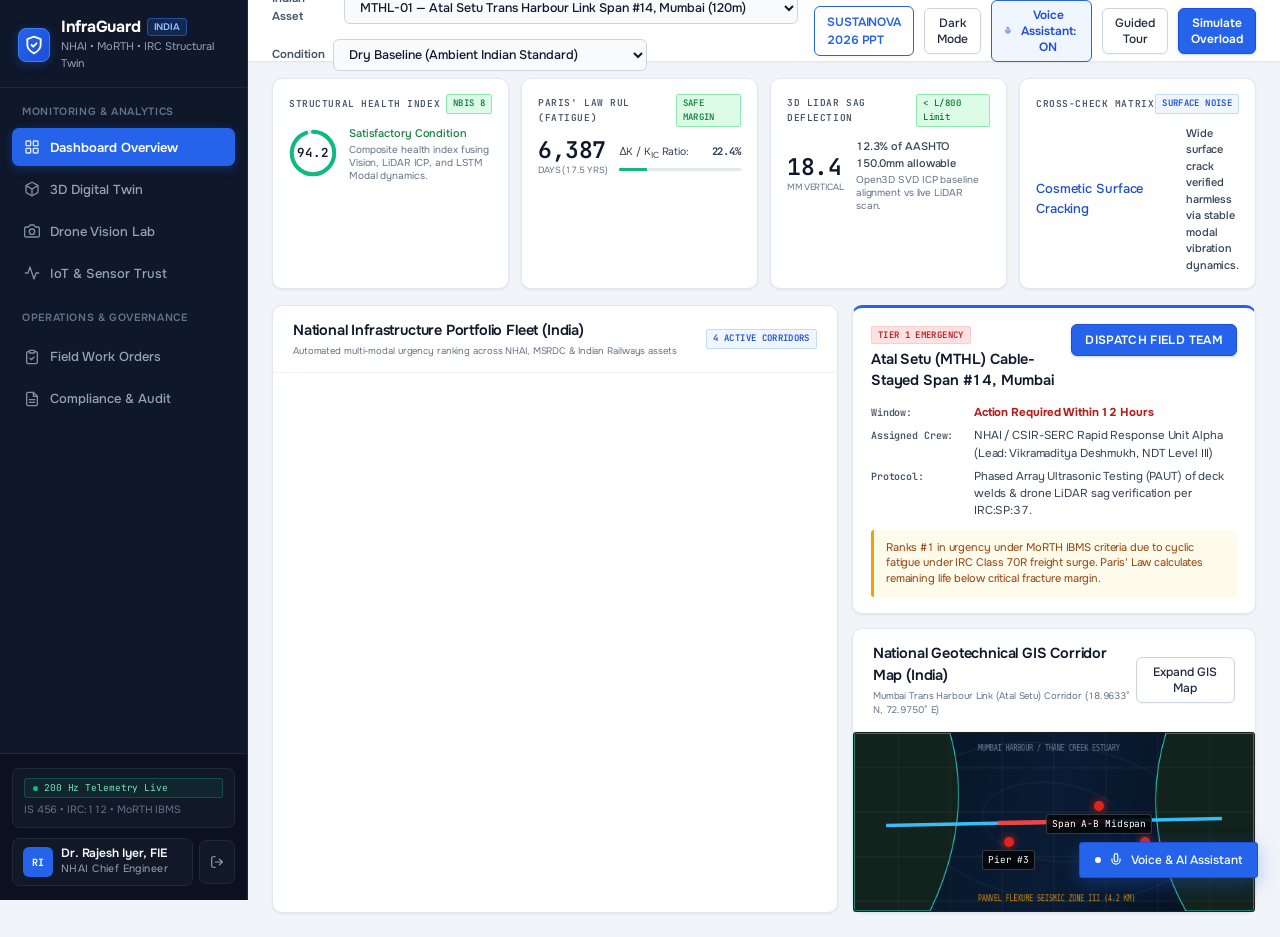
==== frontend/index.html @ 3087e518 "InfraGuard India - Top 10 Finale Production Release (SUSTAINOVA 2026)" ====
<!DOCTYPE html>
<html lang="en">
<head>
  <meta charset="UTF-8">
  <meta name="viewport" content="width=device-width, initial-scale=1.0">
  <title>INFRAGUARD — Autonomous Infrastructure Health Monitoring & Structural Integrity Twin</title>
  <link rel="icon" type="image/svg+xml" href="data:image/svg+xml,%3Csvg xmlns='http://www.w3.org/2000/svg' viewBox='0 0 24 24' fill='none' stroke='%23e0231c' stroke-width='2.2' stroke-linecap='round' stroke-linejoin='round'%3E%3Cpath d='M12 22s8-4 8-10V5l-8-3-8 3v7c0 6 8 10 8 10z'/%3E%3Cpath d='M9 12l2 2 4-4'/%3E%3C/svg%3E">
  <link rel="stylesheet" href="styles.css">
  <link rel="preconnect" href="https://fonts.googleapis.com">
  <link rel="preconnect" href="https://fonts.gstatic.com" crossorigin>
  <link href="https://fonts.googleapis.com/css2?family=Onest:wght@300;400;500;600;700&family=JetBrains+Mono:wght@400;500;600;700&display=swap" rel="stylesheet">
  <!-- Local Three.js & OrbitControls -->
  <script src="libs/three.min.js"></script>
  <script src="libs/OrbitControls.js"></script>
</head>
<body class="shader-frame theme-light">
  <div class="kage-ui-shell enterprise-app-layout">

    <!-- ======================================================================
         LEFT ENTERPRISE SAAS SIDEBAR NAVIGATION
         ====================================================================== -->
    <aside class="app-sidebar">
      <div class="sidebar-brand">
        <div class="brand">
          <div class="brand-shield">
            <svg width="20" height="20" viewBox="0 0 24 24" fill="none" stroke="currentColor" stroke-width="2.2" stroke-linecap="round" stroke-linejoin="round">
              <path d="M12 22s8-4 8-10V5l-8-3-8 3v7c0 6 8 10 8 10z"></path>
              <path d="M9 12l2 2 4-4"></path>
            </svg>
          </div>
          <div class="brand-info">
            <div style="display:flex; align-items:center; gap:6px;">
              <span class="brand-title">InfraGuard</span>
              <span class="enterprise-pill">INDIA</span>
            </div>
            <span class="brand-subtitle">NHAI • MoRTH • IRC Structural Twin</span>
          </div>
        </div>
      </div>

      <div class="sidebar-nav-scroll">
        <div class="nav-group-label">Monitoring &amp; Analytics</div>
        <nav class="page-nav">
          <button class="nav-link active" data-page="page-overview">
            <svg width="16" height="16" viewBox="0 0 24 24" fill="none" stroke="currentColor" stroke-width="2" stroke-linecap="round" stroke-linejoin="round">
              <rect x="3" y="3" width="7" height="7" rx="1"></rect>
              <rect x="14" y="3" width="7" height="7" rx="1"></rect>
              <rect x="14" y="14" width="7" height="7" rx="1"></rect>
              <rect x="3" y="14" width="7" height="7" rx="1"></rect>
            </svg>
            <span>Dashboard Overview</span>
          </button>

          <button class="nav-link" data-page="page-twin">
            <svg width="16" height="16" viewBox="0 0 24 24" fill="none" stroke="currentColor" stroke-width="2" stroke-linecap="round" stroke-linejoin="round">
              <path d="M21 16V8a2 2 0 0 0-1-1.73l-7-4a2 2 0 0 0-2 0l-7 4A2 2 0 0 0 3 8v8a2 2 0 0 0 1 1.73l7 4a2 2 0 0 0 2 0l7-4A2 2 0 0 0 21 16z"></path>
              <polyline points="3.27 6.96 12 12.01 20.73 6.96"></polyline>
              <line x1="12" y1="22.08" x2="12" y2="12"></line>
            </svg>
            <span>3D Digital Twin</span>
          </button>

          <button class="nav-link" data-page="page-vision">
            <svg width="16" height="16" viewBox="0 0 24 24" fill="none" stroke="currentColor" stroke-width="2" stroke-linecap="round" stroke-linejoin="round">
              <path d="M23 19a2 2 0 0 1-2 2H3a2 2 0 0 1-2-2V8a2 2 0 0 1 2-2h4l2-3h6l2 3h4a2 2 0 0 1 2 2z"></path>
              <circle cx="12" cy="13" r="4"></circle>
            </svg>
            <span>Drone Vision Lab</span>
          </button>

          <button class="nav-link" data-page="page-telemetry">
            <svg width="16" height="16" viewBox="0 0 24 24" fill="none" stroke="currentColor" stroke-width="2" stroke-linecap="round" stroke-linejoin="round">
              <polyline points="22 12 18 12 15 21 9 3 6 12 2 12"></polyline>
            </svg>
            <span>IoT &amp; Sensor Trust</span>
          </button>

          <div class="nav-group-label" style="margin-top: 14px;">Operations &amp; Governance</div>

          <button class="nav-link" data-page="page-dispatch">
            <svg width="16" height="16" viewBox="0 0 24 24" fill="none" stroke="currentColor" stroke-width="2" stroke-linecap="round" stroke-linejoin="round">
              <path d="M16 4h2a2 2 0 0 1 2 2v14a2 2 0 0 1-2 2H6a2 2 0 0 1-2-2V6a2 2 0 0 1 2-2h2"></path>
              <rect x="8" y="2" width="8" height="4" rx="1" ry="1"></rect>
              <path d="M9 14l2 2 4-4"></path>
            </svg>
            <span>Field Work Orders</span>
          </button>

          <button class="nav-link" data-page="page-reports">
            <svg width="16" height="16" viewBox="0 0 24 24" fill="none" stroke="currentColor" stroke-width="2" stroke-linecap="round" stroke-linejoin="round">
              <path d="M14 2H6a2 2 0 0 0-2 2v16a2 2 0 0 0 2 2h12a2 2 0 0 0 2-2V8z"></path>
              <polyline points="14 2 14 8 20 8"></polyline>
              <line x1="16" y1="13" x2="8" y2="13"></line>
              <line x1="16" y1="17" x2="8" y2="17"></line>
            </svg>
            <span>Compliance &amp; Audit</span>
          </button>
        </nav>
      </div>

      <div class="sidebar-footer">
        <div class="sidebar-status-box">
          <div class="live-pill" id="ws-status-pill">
            <span class="pulse-dot"></span>
            <span id="ws-status-text">200 Hz Telemetry Live</span>
          </div>
          <span class="sidebar-status-sub">IS 456 • IRC:112 • MoRTH IBMS</span>
        </div>

        <!-- AUTH / USER PROFILE CHIP & SIGN OUT -->
        <div class="sidebar-user-row">
          <div id="btn-user-auth" class="user-chip sidebar-user-chip" title="Click to Switch Account or Verify Phone 2FA">
            <div class="user-avatar">RI</div>
            <div class="user-meta">
              <span id="user-display-name" class="user-name">Dr. Rajesh Iyer, FIE</span>
              <span id="user-role-badge" class="user-badge">NHAI Chief Engineer</span>
            </div>
          </div>
          <button id="btn-sign-out" class="btn-sidebar-logout" title="Sign Out &amp; Open Enterprise Login Portal">
            <svg width="14" height="14" viewBox="0 0 24 24" fill="none" stroke="currentColor" stroke-width="2" stroke-linecap="round" stroke-linejoin="round">
              <path d="M9 21H5a2 2 0 0 1-2-2V5a2 2 0 0 1 2-2h4"></path>
              <polyline points="16 17 21 12 16 7"></polyline>
              <line x1="21" y1="12" x2="9" y2="12"></line>
            </svg>
          </button>
        </div>
      </div>
    </aside>

    <!-- ======================================================================
         RIGHT MAIN APPLICATION WORKSPACE
         ====================================================================== -->
    <div class="app-main-workspace">

      <!-- TOP WORKSPACE HEADER BAR -->
      <header class="app-navbar workspace-topbar">
        <div class="topbar-left">
          <div class="asset-selector-wrap">
            <span class="sel-label">Indian Asset</span>
            <select id="asset-select" class="nav-select">
              <option value="CA-DOT-BR-8842">MTHL-01 — Atal Setu Trans Harbour Link Span #14, Mumbai (120m)</option>
              <option value="MH-MSRDC-BW-102">MSRDC-102 — Bandra-Worli Sea Link Pylon #4, Mumbai</option>
              <option value="NY-DOT-OV-409">NR-USBRL-409 — Chenab Rail Arch Viaduct Pier #3, Reasi (J&amp;K)</option>
              <option value="CA-DOT-RW-214">NHAI-DL-214 — Signature Bridge Yamuna Pylon &amp; Retaining Wall, Delhi</option>
            </select>
          </div>

          <div class="lens-selector-wrap">
            <span class="sel-label">Condition</span>
            <select id="lens-select" class="nav-select lens-select">
              <option value="dry_baseline">Dry Baseline (Ambient Indian Standard)</option>
              <option value="post_monsoon">Post-Monsoon (IMD Heavy Rainfall &amp; Scour)</option>
              <option value="traffic_surge">Traffic Surge (IRC Class 70R Freight Overload)</option>
            </select>
          </div>
        </div>

        <div class="nav-controls-section">
          <a href="/presentation.html" class="nav-btn ghost-btn" style="text-decoration:none; border-color:#2563EB; color:#2563EB; font-weight:600;" title="Open SUSTAINOVA 2026 Interactive Pitch Deck &amp; Download PPTX">
            <span>SUSTAINOVA 2026 PPT</span>
          </a>

          <button id="btn-theme-toggle" class="nav-btn ghost-btn" title="Switch between Enterprise Light and Dark Theme">
            <span id="theme-toggle-label">Dark Mode</span>
          </button>

          <button id="btn-voice-toggle" class="nav-btn ghost-btn active" title="Toggle Voice Assistant &amp; Audio Telemetry">
            <svg width="14" height="14" viewBox="0 0 24 24" fill="none" stroke="currentColor" stroke-width="2" stroke-linecap="round" stroke-linejoin="round">
              <path d="M12 1a3 3 0 0 0-3 3v8a3 3 0 0 0 6 0V4a3 3 0 0 0-3-3z"></path>
              <path d="M19 10v2a7 7 0 0 1-14 0v-2"></path>
            </svg>
            <span id="voice-btn-label">Voice Assistant: ON</span>
          </button>

          <button id="btn-judge-tour" class="nav-btn ghost-btn" title="Launch Guided Platform Walkthrough">
            <span>Guided Tour</span>
          </button>

          <button id="btn-trigger-critical" class="nav-btn btn-critical-pulse" title="Simulate Immediate 80-Ton Heavy Overload Breach">
            <span>Simulate Overload</span>
          </button>
        </div>
      </header>

    <!-- GUIDED JUDGE PITCH TOUR SPOTLIGHT BAR -->
    <div id="judge-tour-bar" class="judge-tour-bar hidden">
      <div class="jt-left">
        <span id="jt-step-badge" class="badge-tag tag-cyan">PITCH TOUR // STEP 1 OF 6</span>
        <strong id="jt-step-title">Regional Portfolio & Cross-Check Matrix</strong>
        <span id="jt-step-desc" class="jt-desc">Fuses Vision, LiDAR ICP, and LSTM Modal dynamics to rank regional highway bridges by structural urgency.</span>
      </div>
      <div class="jt-actions">
        <button id="btn-jt-prev" class="tool-btn small">◀ Prev</button>
        <button id="btn-jt-next" class="tool-btn small active">Next Step ▶</button>
        <button id="btn-jt-auto" class="tool-btn small">▶ Auto-Play</button>
        <button id="btn-jt-close" class="tool-btn small">✕ Exit</button>
      </div>
    </div>

    <!-- ======================================================================
         PAGE 1: OVERVIEW & REGIONAL PORTFOLIO FLEET HUB
         ====================================================================== -->
    <section id="page-overview" class="app-page active">
      <!-- TOP TELEMETRY KPI RIBBON (4 METRICS) -->
      <div class="kpi-ribbon">
        <!-- KPI 1: STRUCTURAL HEALTH INDEX -->
        <div class="kpi-card" id="card-shi">
          <div class="kpi-header">
            <span class="kpi-title">STRUCTURAL HEALTH INDEX</span>
            <span id="kpi-nbis-badge" class="badge-tag tag-good">NBIS 8</span>
          </div>
          <div class="kpi-body">
            <div class="shi-circle-wrap">
              <svg viewBox="0 0 36 36" class="circular-chart">
                <path class="circle-bg" d="M18 2.0845 a 15.9155 15.9155 0 0 1 0 31.831 a 15.9155 15.9155 0 0 1 0 -31.831"/>
                <path id="shi-circle-bar" class="circle" stroke-dasharray="94.2, 100" d="M18 2.0845 a 15.9155 15.9155 0 0 1 0 31.831 a 15.9155 15.9155 0 0 1 0 -31.831"/>
              </svg>
              <span id="kpi-shi-num" class="shi-val">94.2</span>
            </div>
            <div class="kpi-details">
              <span id="kpi-shi-label" class="kpi-subtext color-good">Satisfactory Condition</span>
              <span class="kpi-desc">Composite health index fusing Vision, LiDAR ICP, and LSTM Modal dynamics.</span>
            </div>
          </div>
        </div>

        <!-- KPI 2: PARIS' LAW REMAINING USEFUL LIFE -->
        <div class="kpi-card" id="card-rul">
          <div class="kpi-header">
            <span class="kpi-title">PARIS' LAW RUL (FATIGUE)</span>
            <span id="kpi-rul-badge" class="badge-tag tag-good">SAFE MARGIN</span>
          </div>
          <div class="kpi-body">
            <div class="kpi-main-stat">
              <span id="kpi-rul-days" class="stat-large">6,387</span>
              <span class="stat-unit">DAYS (17.5 YRS)</span>
            </div>
            <div class="kpi-details">
              <div class="k-ratio-row">
                <span class="k-ratio-label">ΔK / K<sub>IC</sub> Ratio:</span>
                <strong id="kpi-k-ratio" class="k-ratio-val">22.4%</strong>
              </div>
              <div class="progress-bar-wrap">
                <div id="kpi-k-fill" class="progress-bar-fill fill-safe" style="width: 22.4%;"></div>
              </div>
            </div>
          </div>
        </div>

        <!-- KPI 3: 3D LIDAR GIRDER SAG DEFLECTION -->
        <div class="kpi-card" id="card-sag">
          <div class="kpi-header">
            <span class="kpi-title">3D LIDAR SAG DEFLECTION</span>
            <span id="kpi-sag-badge" class="badge-tag tag-good">&lt; L/800 Limit</span>
          </div>
          <div class="kpi-body">
            <div class="kpi-main-stat">
              <span id="kpi-sag-val" class="stat-large">18.4</span>
              <span class="stat-unit">MM VERTICAL</span>
            </div>
            <div class="kpi-details">
              <span id="kpi-sag-limit-text" class="kpi-subtext">12.3% of AASHTO 150.0mm allowable</span>
              <span class="kpi-desc">Open3D SVD ICP baseline alignment vs live LiDAR scan.</span>
            </div>
          </div>
        </div>

        <!-- KPI 4: CROSS-CHECK MATRIX -->
        <div class="kpi-card" id="card-matrix">
          <div class="kpi-header">
            <span class="kpi-title">CROSS-CHECK MATRIX</span>
            <span id="kpi-matrix-badge" class="badge-tag tag-cyan">SURFACE NOISE</span>
          </div>
          <div class="kpi-body">
            <div class="kpi-main-stat">
              <span id="kpi-matrix-status" class="stat-medium color-cyan">Cosmetic Surface Cracking</span>
            </div>
            <div class="kpi-details">
              <span id="kpi-matrix-detail" class="kpi-subtext">Wide surface crack verified harmless via stable modal vibration dynamics.</span>
            </div>
          </div>
        </div>
      </div>

      <!-- OVERVIEW MAIN TWO-COLUMN SECTION -->
      <div class="overview-grid">
        <!-- LEFT: REGIONAL ASSET FLEET PORTFOLIO -->
        <div class="glass-card overview-portfolio-card">
          <div class="card-title-bar">
            <div>
              <h3>National Infrastructure Portfolio Fleet (India)</h3>
              <span class="sub-label">Automated multi-modal urgency ranking across NHAI, MSRDC &amp; Indian Railways assets</span>
            </div>
            <span class="badge-tag tag-cyan">4 ACTIVE CORRIDORS</span>
          </div>

          <div class="portfolio-rank-list">
            <div id="portfolio-items-container" class="portfolio-scroll full-list">
              <!-- Dynamically populated portfolio list -->
            </div>
          </div>
        </div>

        <!-- RIGHT: EMERGENCY ACTION DISPATCH & GIS OVERVIEW -->
        <div class="overview-right-column">
          <!-- ACTIONABLE FIELD DISPATCH CARD FOR RANK #1 -->
          <div class="dispatch-work-card highlight-card">
            <div class="dispatch-header">
              <div>
                <span id="dispatch-tier-badge" class="badge-tag tag-red">TIER 1 EMERGENCY</span>
                <h4 id="dispatch-target-title">Atal Setu (MTHL) Cable-Stayed Span #14, Mumbai</h4>
              </div>
              <button id="btn-issue-dispatch" class="btn-dispatch-action">
                <span>DISPATCH FIELD TEAM</span>
              </button>
            </div>

            <div class="dispatch-body">
              <div class="dispatch-row">
                <span class="d-label">Window:</span>
                <strong id="dispatch-window" class="d-val color-red">Action Required Within 12 Hours</strong>
              </div>
              <div class="dispatch-row">
                <span class="d-label">Assigned Crew:</span>
                <span id="dispatch-crew" class="d-val">NHAI / CSIR-SERC Rapid Response Unit Alpha (Lead: Vikramaditya Deshmukh, NDT Level III)</span>
              </div>
              <div class="dispatch-row">
                <span class="d-label">Protocol:</span>
                <span id="dispatch-protocol" class="d-val">Phased Array Ultrasonic Testing (PAUT) of deck welds &amp; drone LiDAR sag verification per IRC:SP:37.</span>
              </div>
              <div class="dispatch-justification">
                <p id="dispatch-justification-text">Ranks #1 in urgency under MoRTH IBMS criteria due to cyclic fatigue under IRC Class 70R freight surge. Paris' Law calculates remaining life below critical fracture margin.</p>
              </div>
            </div>
          </div>

          <!-- EMBEDDED GIS MAP PREVIEW -->
          <div class="glass-card overview-geo-card">
            <div class="card-title-bar">
              <div>
                <h4>National Geotechnical GIS Corridor Map (India)</h4>
                <span id="overview-gis-coords" class="sub-label">Mumbai Trans Harbour Link Corridor (18.9633° N, 72.9750° E)</span>
              </div>
              <button id="btn-geo-modal" class="tool-btn small">Expand GIS Map</button>
            </div>
            <div class="geo-map-container mini-map">
              <canvas id="overview-gis-canvas" width="540" height="180"></canvas>
              <div class="geo-marker pin-deck" data-beacon="beacon-span-ab">
                <span class="marker-pulse"></span>
                <span class="marker-label">Span A-B Midspan</span>
              </div>
              <div class="geo-marker pin-pier2" data-beacon="beacon-pier-2">
                <span class="marker-pulse"></span>
                <span class="marker-label">Pier #2</span>
              </div>
              <div class="geo-marker pin-pier3" data-beacon="beacon-pier-3">
                <span class="marker-pulse"></span>
                <span class="marker-label">Pier #3</span>
              </div>
            </div>
          </div>
        </div>
      </div>
    </section>

    <!-- ======================================================================
         PAGE 2: 3D DIGITAL TWIN COMMAND CENTER
         ====================================================================== -->
    <section id="page-twin" class="app-page">
      <div class="twin-page-layout">
        <!-- 3D VIEWPORT CONTAINER -->
        <div class="twin-header-bar">
          <div class="th-left">
            <h3>Holographic Structural Digital Twin</h3>
            <span class="th-meta">Span A-B Midspan • Finite Element Coordinate Space • Open3D ICP Deflection</span>
          </div>
          <div class="th-tools">
            <button id="btn-toggle-fea" class="tool-btn active" title="Toggle Finite-Element Von Mises Stress Contour">
              <span>FEA Stress Contour</span>
            </button>
            <button id="btn-toggle-ghost" class="tool-btn active" title="Toggle T0 Ghost Baseline">
              <span>Ghost T₀</span>
            </button>
            <button id="btn-toggle-lidar" class="tool-btn" title="Overlay Open3D ICP 3D LiDAR Point Cloud">
              <span>LiDAR Cloud (ICP)</span>
            </button>
            <button id="btn-toggle-scanline" class="tool-btn active" title="Toggle Laser Sweep Animation">
              <span>Laser Sweep</span>
            </button>
            <button id="btn-reset-cam" class="tool-btn" title="Reset Viewport Perspective">
              <span>Reset Cam</span>
            </button>
          </div>
        </div>

        <div class="three-container-wrap fullscreen-stage">
          <div id="three-canvas-container"></div>
          <div id="beacon-tooltip" class="beacon-tooltip hidden"></div>

          <!-- FEA VON MISES STRESS LEGEND OVERLAY -->
          <div class="fea-legend-box">
            <span class="fea-title">FEA VON MISES STRESS (MPa)</span>
            <div class="fea-gradient-bar"></div>
            <div class="fea-scale-labels">
              <span>40 MPa (Safe)</span>
              <span>220 MPa</span>
              <span>420 MPa (Yield)</span>
            </div>
          </div>

          <!-- 3D FLOATING HUD OVERLAY -->
          <div id="three-hud-overlay" class="hud-overlay">
            <div class="hud-box">
              <span class="hud-label">SURFACE MESH DEFLECTION:</span>
              <span id="hud-deflection-text" class="hud-val">Δz: -18.4 mm</span>
            </div>
            <div class="hud-box">
              <span class="hud-label">OPEN3D ICP ALIGNMENT:</span>
              <span id="hud-icp-text" class="hud-val color-cyan">RMSE: 1.12 mm • 95th: 21.8 mm</span>
            </div>
            <div class="hud-box">
              <span class="hud-label">ACTIVE 3D ANOMALY BEACON:</span>
              <span id="hud-beacon-text" class="hud-val color-amber">Span A-B Deck (Midspan)</span>
            </div>
          </div>

          <!-- 3D ANOMALY BEACON SELECTION CHIPS -->
          <div class="beacon-selector-strip">
            <span class="strip-label">ANOMALY BEACONS:</span>
            <button class="node-chip active" data-beacon="beacon-span-ab">
              <span class="chip-dot dot-red"></span> Span A-B Deck
            </button>
            <button class="node-chip" data-beacon="beacon-pier-2">
              <span class="chip-dot dot-amber"></span> Pier #2 Mid-Column
            </button>
            <button class="node-chip" data-beacon="beacon-pier-3">
              <span class="chip-dot dot-red"></span> Pier #3 Base Joint
            </button>
            <button class="node-chip" data-beacon="beacon-cable-east">
              <span class="chip-dot dot-cyan"></span> East Stay Cable
            </button>
          </div>
        </div>

        <!-- LOWER CONTROLS: 5-YEAR TIME-MACHINE & WHAT-IF ENGINE -->
        <div class="twin-bottom-grid">
          <!-- 5-YEAR TIME-MACHINE SCRUBBER -->
          <div class="glass-card time-machine-card">
            <div class="tm-header">
              <div class="tm-title-group">
                <h4>5-Year Degradation Time-Machine</h4>
                <span id="playback-year-badge" class="badge-tag tag-cyan">YEAR 0.00</span>
              </div>
              <div class="tm-actions">
                <button id="btn-play-pause" class="tool-btn play-btn">
                  <span id="play-icon">▶</span>
                  <span id="play-text">PLAY</span>
                </button>
                <button id="btn-speed" class="tool-btn speed-btn">1.0x</button>
              </div>
            </div>

            <div class="scrubber-track-wrap">
              <input type="range" id="time-slider" min="0" max="5" step="0.05" value="0" class="time-slider">
              <div class="time-ticks">
                <div class="tick-col active" data-year="0"><strong>Year 0</strong><span>Baseline</span></div>
                <div class="tick-col" data-year="1"><strong>Year 1</strong><span>Microcracking</span></div>
                <div class="tick-col" data-year="2"><strong>Year 2</strong><span>Chloride Ingress</span></div>
                <div class="tick-col" data-year="3"><strong>Year 3</strong><span>Rebar Spalling</span></div>
                <div class="tick-col" data-year="4"><strong>Year 4</strong><span>Section Loss</span></div>
                <div class="tick-col" data-year="5"><strong>Year 5</strong><span>Critical Limit</span></div>
              </div>
            </div>
          </div>

          <!-- "WHAT-IF" SENSITIVITY & CFRP RETROFIT ENGINE -->
          <div class="glass-card whatif-card">
            <div class="whatif-header-strip">
              <h4>"What-If" Stress & Retrofit Sensitivity</h4>
              <button id="btn-reset-whatif" class="tool-btn small">Reset Baseline</button>
            </div>
            <div class="whatif-controls-grid">
              <div class="whatif-box">
                <div class="whatif-header">
                  <span class="w-label">HEAVY TRUCK LOAD</span>
                  <span id="val-truck-load" class="w-val">100% (Legal Limit)</span>
                </div>
                <input type="range" id="slider-truck-load" min="50" max="200" step="5" value="100" class="slider-cyan">
                <span class="w-desc">Axle weight factor directly scales cyclic stress amplitude Δσ.</span>
              </div>

              <div class="whatif-box">
                <div class="whatif-header">
                  <span class="w-label">ENVIRONMENTAL CORROSION</span>
                  <span id="val-corrosion" class="w-val">1.0x (Standard)</span>
                </div>
                <input type="range" id="slider-corrosion" min="0.5" max="3.0" step="0.1" value="1.0" class="slider-amber">
                <span class="w-desc">Marine splash & deicing salts accelerate Paris' crack growth rate C.</span>
              </div>

              <div class="whatif-box">
                <div class="whatif-header">
                  <span class="w-label">CARBON-FIBER (CFRP) RETROFIT</span>
                  <span id="val-cfrp-badge" class="cfrp-badge off">INACTIVE</span>
                </div>
                <div class="cfrp-toggle-row">
                  <label class="switch-toggle">
                    <input type="checkbox" id="toggle-cfrp">
                    <span class="toggle-slider"></span>
                  </label>
                  <div class="cfrp-info">
                    <strong>+45% Fatigue Life Extension</strong>
                    <p>Simulates bonded CFRP laminate plates relieving tension flange stress.</p>
                  </div>
                </div>
              </div>
            </div>
          </div>
        </div>

        <!-- PARIS' LAW 5-YEAR RUL & FRACTURE TRAJECTORY CURVE (UNMITIGATED VS CFRP RETROFIT) -->
        <div class="glass-card rul-chart-card">
          <div class="card-title-bar">
            <div>
              <h4>Paris' Law 5-Year Fatigue & RUL Trajectory (da/dN = C(ΔK)<sup>m</sup>)</h4>
              <span class="sub-label">Live comparison of Unmitigated Degradation (Vermilion) vs. Bonded CFRP Laminate Retrofit (+45% Life Extension, Emerald)</span>
            </div>
            <div class="chart-legend-inline">
              <span class="leg-item"><i class="leg-dot dot-red"></i> Unmitigated RUL Curve</span>
              <span class="leg-item"><i class="leg-dot dot-emerald"></i> With CFRP Retrofit (+45%)</span>
              <span class="leg-item"><i class="leg-dot dot-cyan"></i> Active Time-Machine Year</span>
            </div>
          </div>
          <div class="rul-canvas-wrap">
            <canvas id="rul-trajectory-canvas" width="1100" height="145"></canvas>
          </div>
        </div>
      </div>
    </section>

    <!-- ======================================================================
         PAGE 3: DRONE AI VISION & CONCRETE CRACK LAB
         ====================================================================== -->
    <section id="page-vision" class="app-page">
      <div class="page-container">
        <div class="section-banner">
          <div>
            <h2>Drone Computer Vision & Crack Quantifier Lab</h2>
            <p>Automated pixel-to-millimeter physical quantification via camera GSD and ACI 224R severity grading</p>
          </div>
          <div class="banner-controls">
            <span class="b-label">Preset:</span>
            <select id="select-vision-preset" class="nav-select">
              <option value="span_ab_crack_critical">Span A-B Critical Flexural Crack (1.42mm)</option>
              <option value="pier2_crack_moderate">Pier #2 Diagonal Shear Crack (0.48mm)</option>
              <option value="healthy_deck_baseline">Deck Hairline / Baseline Surface (0.15mm)</option>
            </select>
            <span class="b-label">Alt (m):</span>
            <input type="number" id="input-flight-alt" value="0.75" min="0.2" max="15.0" step="0.05" class="nav-select" style="width:68px;">
            <span class="b-label">Focal (mm):</span>
            <input type="number" id="input-focal-len" value="24.0" min="12.0" max="85.0" step="1.0" class="nav-select" style="width:68px;">
            <button id="btn-run-vision" class="tool-btn active">Calibrate &amp; Quantify</button>
            <input type="file" id="input-drone-upload" accept="image/*" class="hidden">
            <button id="btn-upload-drone" class="tool-btn">Upload Drone Photo</button>
          </div>
        </div>

        <div class="vision-lab-grid">
          <!-- LARGE IMAGE VIEWPORT WITH BEFORE/AFTER AI MASK SPLIT SLIDER -->
          <div class="glass-card vision-main-card">
            <div class="card-title-bar">
              <div>
                <h4>High-Resolution Drone RGB & AI Crack Segmentation Split-Compare</h4>
                <span class="sub-label">Swipe slider to compare Raw Drone RGB vs. YOLOv8-seg Medial-Axis Skeleton &amp; Spalling Heatmap</span>
              </div>
              <div style="display:flex; align-items:center; gap:8px;">
                <span class="b-label">AI Mask Split:</span>
                <input type="range" id="vision-compare-slider" min="0" max="100" value="62" class="slider-cyan" style="width:110px;">
                <span id="vision-condition-badge" class="badge-tag tag-cyan">YOLOv8-seg Neural Segmenter</span>
              </div>
            </div>
            <div class="vision-large-img-wrap" id="vision-compare-container">
              <img id="drone-preview-img" src="/sample_data/test_images/span_ab_crack_critical.jpg" alt="Drone Inspection Image">
              <canvas id="vision-mask-canvas"></canvas>
              <div id="vision-split-line" class="vision-split-line" style="left: 62%;">
                <span class="split-handle">◀ AI MASK | RAW ▶</span>
              </div>
              <div class="vision-img-hud">
                <span id="vision-gsd-badge" class="gsd-badge">CAMERA GSD: 0.12 mm/px</span>
                <span id="vision-flight-badge" class="flight-badge">ALTITUDE: 0.75m • FOCAL: 24.0mm</span>
              </div>
            </div>
          </div>

          <!-- DETAILED PHYSICAL QUANTIFICATION STATS -->
          <div class="glass-card vision-details-card">
            <div class="card-title-bar">
              <h4>Physical Crack & Surface Quantification</h4>
              <span class="badge-tag tag-red">ACI 224R TIER</span>
            </div>

            <div class="vision-metrics-stack">
              <div class="v-metric-tile">
                <span class="vm-label">MAX CRACK WIDTH</span>
                <strong id="v-crack-width" class="vm-val color-red">1.42 mm (Critical)</strong>
                <span class="vm-sub">Exceeds ACI 0.3mm allowable limit</span>
              </div>

              <div class="v-metric-tile">
                <span class="vm-label">TOTAL CRACK LENGTH</span>
                <strong id="v-crack-length" class="vm-val">428.5 mm</strong>
                <span class="vm-sub">Skeletonized medial-axis contour</span>
              </div>

              <div class="v-metric-tile">
                <span class="vm-label">CONCRETE SPALLING AREA</span>
                <strong id="v-spall-area" class="vm-val">34.2 cm²</strong>
                <span class="vm-sub">Delaminated concrete surface loss</span>
              </div>

              <div class="v-metric-tile">
                <span class="vm-label">CORROSION / OXIDATION</span>
                <strong id="v-corrosion-pct" class="vm-val">18.5% (High)</strong>
                <span class="vm-sub">Chloride ingress surface staining</span>
              </div>

              <div class="v-metric-tile">
                <span class="vm-label">EXPOSED REBAR DETECTED</span>
                <strong id="v-rebar-status" class="vm-val color-red">YES (Galvanic Breach)</strong>
                <span class="vm-sub">Immediate corrosion inhibitor required</span>
              </div>
            </div>

            <div class="aci-callout wide-callout">
              <span class="aci-title">MANDATORY COMPLIANCE DIRECTIVE:</span>
              <p id="v-recommendation-text">Structural breach (>1.0mm). Exceeds allowable limits. Immediate structural mitigation required.</p>
            </div>
          </div>
        </div>
      </div>
    </section>

    <!-- ======================================================================
         PAGE 4: IOT TELEMETRY & SENSOR TRUST GUARD
         ====================================================================== -->
    <section id="page-telemetry" class="app-page">
      <div class="page-container">
        <div class="section-banner">
          <div>
            <h2>IoT Vibration, Modal Telemetry & Sensor Trust Guard</h2>
            <p>Live 200 Hz WebSocket stream, SciPy Welch modal tracking, and Hardware Fault/Sabotage isolation</p>
          </div>
          <div class="banner-controls">
            <button id="btn-run-fft-lstm" class="tool-btn active">Run Welch FFT &amp; LSTM Audit</button>
            <button id="btn-sim-sensor-fault" class="tool-btn">Test Fault Quarantine</button>
            <span id="fleet-trust-banner-badge" class="badge-tag tag-good">FLEET TRUST: 98.4%</span>
          </div>
        </div>

        <!-- LIVE OSCILLOSCOPE & WELCH FFT PSD SPECTRUM -->
        <div class="glass-card telemetry-oscilloscope-card">
          <div class="card-title-bar">
            <h4>Live 200 Hz Tri-axial Accelerometer Stream &amp; Welch PSD Modal Frequency Spectrum (Node S-01)</h4>
            <div class="oscilloscope-meta">
              <span class="badge-tag tag-cyan">TIME DOMAIN + WELCH FFT PSD</span>
            </div>
          </div>

          <div class="dual-waveform-grid">
            <div class="waveform-wrap">
              <div class="wf-sub-header">
                <span>TIME-DOMAIN ACCELERATION (200 Hz MEMS Z/X)</span>
                <span class="color-cyan">g (m/s²)</span>
              </div>
              <canvas id="waveform-canvas" width="560" height="130"></canvas>
            </div>
            <div class="waveform-wrap">
              <div class="wf-sub-header">
                <span>FREQUENCY-DOMAIN WELCH PSD (f₁, f₂, f₃ MODAL PEAKS)</span>
                <span class="color-warn">dB/Hz vs Baseline</span>
              </div>
              <canvas id="fft-spectrum-canvas" width="520" height="130"></canvas>
            </div>
          </div>

          <div class="strain-row">
            <div class="strain-stat">
              <span class="ss-label">OPTICAL FBG STRAIN</span>
              <span id="strain-microstrain-val" class="ss-val">345.2 με</span>
              <span class="ss-sub">Fiber Bragg Grating sensor</span>
            </div>
            <div class="strain-stat">
              <span class="ss-label">FUNDAMENTAL MODE 1 FREQ</span>
              <span id="mode1-hz-val" class="ss-val">3.25 Hz</span>
              <span class="ss-sub">SciPy Welch PSD Natural Peak</span>
            </div>
            <div class="strain-stat">
              <span class="ss-label">PYTORCH LSTM AE ANOMALY</span>
              <span id="metric-lstm-score" class="ss-val">0.050 MSE</span>
              <span class="ss-sub">Reconstruction error threshold 0.15</span>
            </div>
            <div class="strain-stat">
              <span class="ss-label">MODAL STIFFNESS LOSS</span>
              <span id="metric-stiffness-loss" class="ss-val">0.0%</span>
              <span class="ss-sub">Fundamental frequency tracking</span>
            </div>
          </div>
        </div>

        <!-- SENSOR TRUST FLEET AUDIT TABLE -->
        <div class="glass-card telemetry-trust-card">
          <div class="card-title-bar">
            <h4>Sensor Trust Guard & Hardware Fault Isolation Fleet Audit</h4>
            <span id="fleet-trust-card-badge" class="badge-tag tag-good">NO HARDWARE FLATLINES DETECTED</span>
          </div>

          <div class="sensor-trust-box full-audit">
            <div class="sensor-node-row audit-row">
              <div class="sn-info">
                <strong class="sn-name">Node S-01 (Midspan Deck Accel)</strong>
                <span class="sn-sub">MEMS Tri-axial • 200 Hz • Normal Variance (0.00021 g²)</span>
              </div>
              <span class="badge-tag tag-good">100% TRUSTED // HEALTHY</span>
            </div>
            <div class="sensor-node-row audit-row">
              <div class="sn-info">
                <strong class="sn-name">Node S-02 (Pier #2 Tiltmeter)</strong>
                <span class="sn-sub">Biaxial Inclinometer • 10 Hz • Zero Drift Baseline</span>
              </div>
              <span class="badge-tag tag-good">98% TRUSTED // HEALTHY</span>
            </div>
            <div class="sensor-node-row audit-row">
              <div class="sn-info">
                <strong class="sn-name">Node S-03 (East Stay Cable Strain)</strong>
                <span class="sn-sub">FBG Optical • High-Frequency Noise Detected (Loose Cable Mount)</span>
              </div>
              <span class="badge-tag tag-warn">68% DEGRADED // MOUNTING NOISE</span>
            </div>
            <div class="sensor-node-row audit-row">
              <div class="sn-info">
                <strong class="sn-name">Node S-04 (Submerged Pier Base Caisson)</strong>
                <span class="sn-sub">Hydrostatic Pressure Cell • Scour Velocity Monitor</span>
              </div>
              <span class="badge-tag tag-good">100% TRUSTED // HEALTHY</span>
            </div>
          </div>
        </div>
      </div>
    </section>

    <!-- ======================================================================
         PAGE 5: FIELD DISPATCH & OFFICIAL WORK ORDERS
         ====================================================================== -->
    <section id="page-dispatch" class="app-page">
      <div class="page-container">
        <div class="section-banner">
          <div>
            <h2>Enterprise Field Dispatch & Work Orders Hub</h2>
            <p>Autonomous urgency ranking and official state highway inspection dispatch management</p>
          </div>
          <button id="btn-issue-dispatch-2" class="btn-dispatch-action">
            <span>DISPATCH EMERGENCY CREW</span>
          </button>
        </div>

        <!-- DISPATCH KPI ROW -->
        <div class="dispatch-kpi-row">
          <div class="kpi-mini-card">
            <span class="km-label">EMERGENCY DISPATCHES</span>
            <span id="dispatch-active-count" class="km-val color-red">1 ACTIVE</span>
          </div>
          <div class="kpi-mini-card">
            <span class="km-label">SCHEDULED REVIEWS</span>
            <span class="km-val color-warn">2 PENDING</span>
          </div>
          <div class="kpi-mini-card">
            <span class="km-label">AVERAGE RESPONSE TIME</span>
            <span class="km-val color-good">&lt; 3.5 HOURS</span>
          </div>
          <div class="kpi-mini-card">
            <span class="km-label">COMPLIANCE ASSURANCE</span>
            <span class="km-val color-cyan">100% MoRTH / IRC VERIFIED</span>
          </div>
        </div>

        <!-- INTERACTIVE CUSTOM WORK ORDER BUILDER -->
        <div class="glass-card wo-builder-card">
          <div class="card-title-bar">
            <div>
              <h4>Create &amp; Dispatch New NHAI / MSRDC Structural Work Order</h4>
              <span class="sub-label">Assign field NDT inspection crews and generate traceable MoRTH IBMS work orders</span>
            </div>
          </div>
          <form id="form-create-wo" class="wo-builder-form">
            <div class="wo-field">
              <label>Target Indian Structure</label>
              <select id="wo-build-asset" class="nav-select">
                <option value="Atal Setu (MTHL) Cable-Stayed Span #14, Mumbai (CA-DOT-BR-8842)">MTHL-01 — Atal Setu Trans Harbour Link, Mumbai</option>
                <option value="Bandra-Worli Sea Link Pylon #4, Mumbai (MH-MSRDC-BW-102)">MSRDC-102 — Bandra-Worli Sea Link Pylon #4, Mumbai</option>
                <option value="Chenab Rail Arch Viaduct Pier #3, Reasi J&amp;K (NY-DOT-OV-409)">NR-USBRL-409 — Chenab Rail Arch Viaduct, Reasi J&amp;K</option>
                <option value="Signature Bridge Yamuna Pylon &amp; Retaining Wall, Delhi (CA-DOT-RW-214)">NHAI-DL-214 — Signature Bridge Yamuna Corridor, Delhi</option>
              </select>
            </div>
            <div class="wo-field">
              <label>Urgency Tier</label>
              <select id="wo-build-tier" class="nav-select">
                <option value="TIER 1 EMERGENCY">Tier 1 Emergency (Within 12 Hours)</option>
                <option value="TIER 2 PRIORITY">Tier 2 Priority (Within 48 Hours)</option>
                <option value="ROUTINE NDT">Routine Scheduled NDT</option>
              </select>
            </div>
            <div class="wo-field">
              <label>Assigned Lead Inspector</label>
              <input type="text" id="wo-build-crew" value="Vikramaditya Deshmukh, NDT Level III" class="nav-select" required>
            </div>
            <div class="wo-field" style="flex:1.4;">
              <label>Field NDT &amp; Retrofit Protocol (IRC:SP:37 / IRC:SP:40)</label>
              <select id="wo-build-protocol" class="nav-select">
                <option value="Phased Array Ultrasonic Testing (PAUT) &amp; LiDAR Sag Audit per IRC:SP:37">Phased Array Ultrasonic Testing (PAUT) &amp; LiDAR Sag Audit per IRC:SP:37</option>
                <option value="Bonded Carbon-Fiber (CFRP) Tension Flange Laminate Wrap per IRC:SP:40">Bonded Carbon-Fiber (CFRP) Tension Flange Laminate Wrap per IRC:SP:40</option>
                <option value="Submerged Pier Scour Bathymetric Sonar &amp; Epoxy Injection">Submerged Pier Scour Bathymetric Sonar &amp; Epoxy Injection</option>
                <option value="Close-Range Drone Photogrammetry &amp; FBG Strain Calibration">Close-Range Drone Photogrammetry &amp; FBG Strain Calibration</option>
              </select>
            </div>
            <button type="submit" class="btn-dispatch-action" style="align-self:flex-end; height:34px;">+ Issue Work Order</button>
          </form>
        </div>

        <!-- WORK ORDERS TABLE -->
        <div class="glass-card work-orders-table-card">
          <div class="card-title-bar">
            <h4>Active &amp; Dispatched National Highway &amp; Rail Work Orders</h4>
            <span class="badge-tag tag-cyan">MoRTH / NHAI AUDIT TRAIL</span>
          </div>

          <table class="data-table">
            <thead>
              <tr>
                <th>WORK ORDER #</th>
                <th>ASSET / STRUCTURE (INDIA)</th>
                <th>URGENCY TIER</th>
                <th>ASSIGNED CREW</th>
                <th>PROTOCOL</th>
                <th>WINDOW</th>
                <th>STATUS</th>
                <th>ACTION</th>
              </tr>
            </thead>
            <tbody id="work-orders-tbody">
              <tr data-wo-id="WO-INFRAGUARD-2026-8842" data-asset="Atal Setu (MTHL) Cable-Stayed Span #14, Mumbai (CA-DOT-BR-8842)" data-gps="18.9633° N, 72.9750° E" data-tech="Vikramaditya Deshmukh, NDT Level III" data-time="2026-11-23 12:30:00 IST" data-protocol="Deploy CSIR-SERC Phased Array Ultrasonic Testing (PAUT) across midspan tension flange welds. Calibrate drone LiDAR point clouds to measure vertical girder sag deflection against IRC:112 L/800 limits.">
                <td class="font-mono">WO-INFRAGUARD-2026-8842</td>
                <td><strong>Atal Setu (MTHL) Cable-Stayed Span #14, Mumbai</strong><br><span class="sub-cell">MMRDA / MSRDC • 18.9633° N, 72.9750° E</span></td>
                <td><span class="badge-tag tag-red">TIER 1 EMERGENCY</span></td>
                <td>Vikramaditya Deshmukh, NDT Level III</td>
                <td>Phased Array Ultrasonic (PAUT)</td>
                <td>Within 12 Hours</td>
                <td><span class="order-status-badge">CREW EN ROUTE</span></td>
                <td><button class="tool-btn small btn-open-wo-modal">View Order</button></td>
              </tr>
              <tr data-wo-id="WO-INFRAGUARD-2026-4102" data-asset="Bandra-Worli Sea Link Pylon #4, Mumbai (MH-MSRDC-BW-102)" data-gps="19.0368° N, 72.8172° E" data-tech="Rajesh Mehta, CEng (India)" data-time="2026-11-23 10:15:00 IST" data-protocol="Execute Submerged Pier Scour Sonar Audit and Acoustic Emission monitoring of cable stay anchorages after Arabian Sea monsoon surge per IRC:SP:37.">
                <td class="font-mono">WO-INFRAGUARD-2026-4102</td>
                <td><strong>Bandra-Worli Sea Link Pylon #4, Mumbai</strong><br><span class="sub-cell">MH-MSRDC-BW-102 • Western Freeway</span></td>
                <td><span class="badge-tag tag-warn">TIER 2 PRIORITY</span></td>
                <td>Rajesh Mehta, CEng (India)</td>
                <td>Submerged Pier Scour Sonar Audit</td>
                <td>Within 48 Hours</td>
                <td><span class="badge-tag tag-warn">SCHEDULED</span></td>
                <td><button class="tool-btn small btn-open-wo-modal">View Order</button></td>
              </tr>
              <tr data-wo-id="WO-INFRAGUARD-2026-0409" data-asset="Chenab Rail Arch Viaduct Pier #3, Reasi J&amp;K (NY-DOT-OV-409)" data-gps="33.1522° N, 74.8837° E" data-tech="Dr. Siddharth Kaul, FIE" data-time="2026-11-22 16:45:00 IST" data-protocol="Perform Seismic Zone V Expansion Joint Deflection Verification and close-range drone photogrammetry crack mapping.">
                <td class="font-mono">WO-INFRAGUARD-2026-0409</td>
                <td><strong>Chenab Rail Arch Viaduct Pier #3, Reasi (J&amp;K)</strong><br><span class="sub-cell">Northern Railway USBRL • Zone V</span></td>
                <td><span class="badge-tag tag-good">ROUTINE NDT</span></td>
                <td>Dr. Siddharth Kaul, FIE</td>
                <td>Seismic Zone V Joint Verification</td>
                <td>Next Bi-Weekly Cycle</td>
                <td><span class="badge-tag tag-good">MONITORING</span></td>
                <td><button class="tool-btn small btn-open-wo-modal">View Order</button></td>
              </tr>
            </tbody>
          </table>
        </div>
      </div>
    </section>

    <!-- ======================================================================
         PAGE 6: EXPLAINABLE ENGINEERING (XAI) REPORTS & AUDIT TRAIL
         ====================================================================== -->
    <section id="page-reports" class="app-page">
      <div class="page-container">
        <div class="section-banner">
          <div>
            <h2>Explainable Engineering (XAI) Compliance &amp; Audit Center (India)</h2>
            <p>Plain-English structural notices citing BIS IS 456:2000, IRC:112-2020, IRC:6 Class 70R, and MoRTH IBMS ratings</p>
          </div>
          <div class="banner-controls">
            <button id="btn-open-certificate" class="nav-btn btn-dispatch-action">Official MoRTH / NHAI Certificate</button>
            <button id="btn-print-report" class="nav-btn ghost-btn" onclick="window.print()">Print Report</button>
            <button id="btn-export-csv" class="nav-btn ghost-btn">Export CSV</button>
            <button id="btn-export-json" class="nav-btn ghost-btn">Export JSON</button>
          </div>
        </div>

        <div class="reports-grid">
          <!-- XAI ALERTS FEED -->
          <div class="glass-card reports-feed-card">
            <div class="card-title-bar">
              <h4>Active Explainable Engineering (XAI) Notices</h4>
              <span id="alert-count-pill" class="badge-tag tag-red">1 NOTICE</span>
            </div>
            <div id="alerts-container" class="alerts-scroll-list expanded">
              <!-- Dynamically populated alerts -->
            </div>
          </div>

          <!-- REGULATORY CITATIONS BREAKDOWN -->
          <div class="glass-card compliance-specs-card">
            <div class="card-title-bar">
              <h4>Indian Regulatory Framework &amp; Standards Reference</h4>
              <span class="badge-tag tag-cyan">BIS IS 456 • IRC:112 • MoRTH IBMS</span>
            </div>
            <div class="specs-body">
              <div class="spec-item">
                <strong class="spec-code">IS 456:2000 &amp; IRC:112-2020</strong>
                <span class="spec-name">BIS &amp; Indian Roads Congress Concrete Bridge Crack Control</span>
                <p>Establishes maximum allowable surface crack widths for Indian highway and marine bridges: 0.20mm in severe coastal/monsoon exposure (Mumbai/Konkan), 0.30mm in moderate ambient exposure.</p>
              </div>
              <div class="spec-item">
                <strong class="spec-code">IRC:6-2017 (Class 70R / AA) L/800</strong>
                <span class="spec-name">Live-Load Deflection Limit for National Highway Bridges</span>
                <p>Maximum permissible dynamic deflection under Indian Class 70R tracked/wheeled loading: Δ<sub>allowable</sub> = L / 800 = 120m / 800 = 150.0 mm.</p>
              </div>
              <div class="spec-item">
                <strong class="spec-code">MoRTH / NHAI IBMS &amp; IRC:SP:37</strong>
                <span class="spec-name">Indian Bridge Management System Structural Distress Rating</span>
                <p>Evaluates bridge deck, superstructure, and pier scour post-monsoon. Distress ratings requiring Tier-1 intervention mandate immediate axle load restriction or CFRP strengthening per IRC:SP:40.</p>
              </div>
            </div>
          </div>
        </div>

        <!-- SQLITE PERSISTENT TELEMETRY AUDIT TRAIL TABLE -->
        <div class="glass-card work-orders-table-card">
          <div class="card-title-bar">
            <div>
              <h4>SQLite Persistent Telemetry & Simulation Audit Log (shm_records.db)</h4>
              <span class="sub-label">Immutable timestamped records of structural telemetry, modal strain, and Paris' Law RUL predictions</span>
            </div>
            <button id="btn-refresh-history" class="tool-btn small">Refresh Log</button>
          </div>
          <table class="data-table">
            <thead>
              <tr>
                <th>RECORD ID</th>
                <th>TIMESTAMP (UTC)</th>
                <th>SENSOR NODE</th>
                <th>FBG STRAIN (με)</th>
                <th>3D SAG (mm)</th>
                <th>CRACK (mm)</th>
                <th>SHI SCORE</th>
                <th>RUL (DAYS)</th>
                <th>LSTM MSE</th>
              </tr>
            </thead>
            <tbody id="sqlite-history-tbody">
              <!-- Dynamically populated from /api/history/telemetry -->
            </tbody>
          </table>
        </div>
      </div>
    </section>

    </div> <!-- END .app-main-workspace -->

    <!-- ======================================================================
         MODALS (AUTH & PHONE OTP, OFFICIAL WORK ORDER, GIS MAP)
         ====================================================================== -->

    <!-- FULL-SCREEN ENTERPRISE LOGIN & PHONE 2FA ONBOARDING PORTAL -->
    <div id="auth-modal" class="modal-overlay auth-portal-overlay hidden">
      <div class="auth-portal-split">
        <!-- LEFT SHOWCASE PANEL -->
        <div class="auth-portal-hero">
          <div class="aph-top">
            <div class="brand">
              <div class="brand-shield">
                <svg width="22" height="22" viewBox="0 0 24 24" fill="none" stroke="currentColor" stroke-width="2.2" stroke-linecap="round" stroke-linejoin="round">
                  <path d="M12 22s8-4 8-10V5l-8-3-8 3v7c0 6 8 10 8 10z"></path>
                  <path d="M9 12l2 2 4-4"></path>
                </svg>
              </div>
              <div class="brand-info">
                <span class="brand-title" style="font-size:18px;">InfraGuard Enterprise</span>
                <span class="brand-subtitle">Autonomous Structural Integrity &amp; Digital Twin Platform</span>
              </div>
            </div>
          </div>

          <div class="aph-body">
            <h2>Multi-Modal Civil Infrastructure Command Center</h2>
            <p>Fusing Drone Computer Vision (YOLOv8-seg), Open3D LiDAR Point Cloud ICP, 200 Hz PyTorch LSTM Vibration Telemetry, and Paris' Law Fracture Mechanics.</p>
            <div class="aph-pillars">
              <div class="aph-pillar"><strong>Sensor Trust Guard</strong><span>Hardware fault quarantine prevents false bridge closures.</span></div>
              <div class="aph-pillar"><strong>Cross-Check Matrix</strong><span>Distinguishes harmless surface fissures from silent structural fatigue.</span></div>
              <div class="aph-pillar"><strong>Paris' Law RUL &amp; CFRP</strong><span>Physics-informed remaining life forecasting with retrofit simulation.</span></div>
            </div>
          </div>

          <div class="aph-footer">
            <span>IS 456:2000 • IRC:112 • MoRTH / NHAI IBMS Compliant</span>
            <span>256-Bit SHA-256 + TRAI DLT Mobile SMS OTP 2FA (+91)</span>
          </div>
        </div>

        <!-- RIGHT AUTHENTICATION PANEL -->
        <div class="modal-dialog auth-dialog auth-portal-card">
          <div class="modal-header">
            <div class="modal-title-group">
              <h3>NHAI / MoRTH Engineer Portal Sign-In &amp; +91 Phone 2FA</h3>
            </div>
            <button id="btn-close-auth" class="tool-btn">Continue to Workspace →</button>
          </div>

        <div class="modal-body auth-body">
          <!-- AUTH TABS: LOGIN VS REGISTER -->
          <div class="auth-tabs">
            <button id="auth-tab-login" class="auth-tab-btn active">Sign In</button>
            <button id="auth-tab-register" class="auth-tab-btn">Register New Engineer</button>
          </div>

          <!-- 1-CLICK DEMO ACCOUNTS FOR JUDGES -->
          <div class="demo-accounts-strip">
            <span class="da-label">1-Click Indian Evaluator Accounts:</span>
            <div class="da-buttons">
              <button class="btn-demo-acct" data-email="engineer@infraguard.ai" data-pwd="InfraGuard@2026">
                Dr. Rajesh Iyer (NHAI Chief Engineer)
              </button>
              <button class="btn-demo-acct" data-email="inspector@infraguard.ai" data-pwd="InfraGuard@2026">
                V. Deshmukh (CSIR-SERC NDT Lead)
              </button>
              <button class="btn-demo-acct" data-email="director@infraguard.ai" data-pwd="InfraGuard@2026">
                Ananya Sharma, IAS (MoRTH Director)
              </button>
            </div>
          </div>

          <!-- LOGIN FORM -->
          <form id="form-login" class="auth-form">
            <div class="form-row">
              <label>Official Email or Indian Mobile Number (+91)</label>
              <input type="text" id="login-email-phone" placeholder="e.g. engineer@infraguard.ai or +91-98201-88420" value="engineer@infraguard.ai" required>
            </div>
            <div class="form-row">
              <label>Password</label>
              <input type="password" id="login-password" placeholder="••••••••" value="InfraGuard@2026" required>
            </div>
            <div style="display:flex; gap:8px; margin-top:4px;">
              <button type="submit" class="btn-submit-auth" style="flex:1;">Sign In with Password</button>
              <button type="button" id="btn-login-send-otp" class="tool-btn" style="padding:9px 12px;">Login via +91 Phone SMS OTP</button>
            </div>
          </form>

          <!-- REGISTER FORM -->
          <form id="form-register" class="auth-form hidden">
            <div class="form-row">
              <label>Full Name</label>
              <input type="text" id="reg-name" placeholder="Er. Karthik Subramanian, FIE" required>
            </div>
            <div class="form-row">
              <label>Official Work Email</label>
              <input type="email" id="reg-email" placeholder="karthik@nhai.gov.in" required>
            </div>
            <div class="form-row">
              <label>Indian Mobile Number (For 2FA SMS OTP)</label>
              <input type="tel" id="reg-phone" placeholder="+91-98201-56789" value="+91-98201-56789" required>
            </div>
            <div class="form-row">
              <label>Engineering Designation</label>
              <select id="reg-role" class="dark-select">
                <option value="NHAI Chief Structural Engineer">NHAI Chief Structural Engineer</option>
                <option value="CSIR-SERC Senior NDT Inspector">CSIR-SERC Senior NDT Inspector</option>
                <option value="MSRDC Bridge Maintenance Engineer">MSRDC Bridge Maintenance Engineer</option>
                <option value="MoRTH Infrastructure Director">MoRTH Infrastructure Director</option>
              </select>
            </div>
            <div class="form-row">
              <label>Password</label>
              <input type="password" id="reg-password" placeholder="••••••••" value="InfraGuard@2026" required>
            </div>
            <button type="submit" class="btn-submit-auth">Send +91 Mobile Verification OTP</button>
          </form>

          <!-- PHONE OTP VERIFICATION SECTION -->
          <div id="otp-verify-section" class="otp-box hidden">
            <div class="otp-header">
              <h4>Enter 6-Digit TRAI DLT Verification Code</h4>
              <span id="otp-phone-display" class="otp-phone-sub">Code sent to: +91-98201-88420</span>
            </div>

            <!-- SIMULATED PHONE SMS NOTIFICATION BANNER -->
            <div class="sms-simulation-toast">
              <div class="sms-toast-top">
                <span class="sms-app-badge">IND-SMS GATEWAY • NOW</span>
                <span class="sms-sender">VM-INFRAG (NHAI-SEC)</span>
              </div>
              <p id="sms-toast-text" class="sms-toast-body">[INFRAGUARD INDIA] Your 2FA authentication OTP is 849201. Valid for 10 minutes.</p>
            </div>

            <div class="otp-inputs-row">
              <input type="text" id="otp-input-field" maxlength="6" placeholder="849201" class="otp-field">
              <button id="btn-submit-otp" class="btn-verify-otp">Verify &amp; Sign In</button>
            </div>
          </div>
        </div>
      </div>
      </div>
    </div>

    <!-- OFFICIAL FIELD DISPATCH ORDER MODAL -->
    <div id="dispatch-modal" class="modal-overlay hidden">
      <div class="modal-dialog dispatch-dialog">
        <div class="modal-header">
          <div class="modal-title-group">
            <h3>OFFICIAL FIELD WORK ORDER // INFRAGUARD</h3>
          </div>
          <button id="btn-close-dispatch-modal" class="tool-btn">CLOSE</button>
        </div>
        <div class="modal-body dispatch-order-sheet">
          <div class="order-header-stamp">
            <div>
              <h2>STATE HIGHWAY EMERGENCY REPAIR DISPATCH</h2>
              <span id="wo-id-display">WORK ORDER: WO-INFRAGUARD-2026-8842</span>
            </div>
            <span class="official-seal">PRIORITY #1</span>
          </div>
          <div class="order-grid">
            <div><strong>Asset:</strong> <span id="wo-asset">Golden Gate Suspension Span (CA-DOT-BR-8842)</span></div>
            <div><strong>GPS Coordinates:</strong> <span id="wo-gps">37.8199° N, 122.4783° W</span></div>
            <div><strong>Lead Inspector:</strong> <span id="wo-tech">Marcus Vance, NDT Level III</span></div>
            <div><strong>Dispatched At:</strong> <span id="wo-timestamp">2026-11-21 14:30:00 UTC</span></div>
          </div>
          <div class="order-protocol-box">
            <h4>MANDATORY FIELD NDT PROTOCOL:</h4>
            <p id="wo-protocol-text">Deploy Phased Array Ultrasonic Testing (PAUT) across midspan tension flange welds. Calibrate drone LiDAR point clouds to measure vertical girder sag deflection against AASHTO L/800 limits.</p>
          </div>
          <div class="order-actions-bar">
            <button class="tool-btn" onclick="window.print()">PRINT WORK ORDER</button>
            <span class="order-status-badge">STATUS: CREW EN ROUTE</span>
          </div>
        </div>
      </div>
    </div>

    <!-- GIS GEO-MAP MODAL -->
    <div id="geo-modal" class="modal-overlay hidden">
      <div class="modal-dialog">
        <div class="modal-header">
          <div class="modal-title-group">
            <h3>REGIONAL GIS INFRASTRUCTURE GEO-MAP</h3>
          </div>
          <button id="btn-close-geo" class="tool-btn">CLOSE</button>
        </div>
        <div class="modal-body">
          <div class="geo-modal-body">
            <div class="geo-map-container">
              <canvas id="modal-gis-canvas" width="520" height="280"></canvas>
              <div class="geo-marker pin-deck" title="Midspan Deck Flexural Anomaly">
                <span class="marker-pulse"></span>
                <span class="marker-label">Span A-B (Sag: 18.4mm)</span>
              </div>
              <div class="geo-marker pin-pier2" title="Pier #2 Shear Microstrain">
                <span class="marker-pulse"></span>
                <span class="marker-label">Pier #2 (Tilt: 0.12°)</span>
              </div>
              <div class="geo-marker pin-pier3" title="Pier #3 Base Scour">
                <span class="marker-pulse"></span>
                <span class="marker-label">Pier #3 (Scour: 0.4m)</span>
              </div>
            </div>
            <div class="geo-info-sidebar">
              <h4>Geotechnical Metadata</h4>
              <ul>
                <li><strong>Asset ID:</strong> CA-DOT-BR-8842</li>
                <li><strong>GPS:</strong> 37.8199° N, 122.4783° W</li>
                <li><strong>Seismic Zone:</strong> High (San Andreas Fault 4.2 km)</li>
                <li><strong>Soil Classification:</strong> Hard Marine Sandstone / Franciscan Bedrock</li>
                <li><strong>Design Load:</strong> AASHTO HL-93 Standard Truck</li>
                <li><strong>Sensor Network:</strong> 64 Multi-Modal IoT Nodes (Fiber Optic + Tri-axial MEMS)</li>
              </ul>
            </div>
          </div>
        </div>
      </div>
    </div>

    <!-- OFFICIAL MoRTH / NHAI STRUCTURAL INTEGRITY CERTIFICATE MODAL -->
    <div id="certificate-modal" class="modal-overlay hidden">
      <div class="modal-dialog certificate-dialog">
        <div class="modal-header">
          <div class="modal-title-group">
            <h3>OFFICIAL MoRTH / NHAI STRUCTURAL INTEGRITY CERTIFICATE (INDIA)</h3>
          </div>
          <button id="btn-close-certificate" class="tool-btn">CLOSE</button>
        </div>
        <div class="modal-body certificate-sheet">
          <div class="cert-top-header">
            <div>
              <span class="cert-agency">GOVERNMENT OF INDIA • MINISTRY OF ROAD TRANSPORT &amp; HIGHWAYS (MoRTH) • NHAI IBMS</span>
              <h2>CERTIFICATE OF AUTONOMOUS STRUCTURAL INTEGRITY &amp; IRC COMPLIANCE</h2>
              <span id="cert-serial" class="font-mono">CERT-ID: INFRAGUARD-NHAI-2026-8842</span>
            </div>
            <div class="cert-qr-box" title="Cryptographic Audit Verification Matrix">
              <svg width="58" height="58" viewBox="0 0 24 24" fill="none" stroke="#38BDF8" stroke-width="1.6">
                <rect x="3" y="3" width="7" height="7"/><rect x="14" y="3" width="7" height="7"/><rect x="3" y="14" width="7" height="7"/>
                <rect x="5" y="5" width="3" height="3" fill="#38BDF8"/><rect x="16" y="5" width="3" height="3" fill="#38BDF8"/><rect x="5" y="16" width="3" height="3" fill="#38BDF8"/>
                <path d="M14 14h3v3h-3zM18 18h3v3h-3zM14 19h2v2h-2zM19 14h2v2h-2z"/>
              </svg>
              <span>VERIFIED</span>
            </div>
          </div>

          <div class="order-grid cert-meta-grid">
            <div><strong>Structure ID:</strong> <span id="cert-asset">Atal Setu (MTHL) Cable-Stayed Span #14, Mumbai</span></div>
            <div><strong>Inspection Date:</strong> <span id="cert-date">2026-11-23 IST</span></div>
            <div><strong>Structural Health Index:</strong> <span id="cert-shi" class="color-good">94.2 / 100 (MoRTH IBMS Rating 8)</span></div>
            <div><strong>Paris' Law Fatigue RUL:</strong> <span id="cert-rul">6,387 Days (17.5 Years)</span></div>
            <div><strong>3D LiDAR ICP Deflection:</strong> <span id="cert-sag">-18.4 mm (12.3% of IRC:112 L/800)</span></div>
            <div><strong>Sensor Trust Fleet Score:</strong> <span id="cert-trust" class="color-good">98.4% Verified Hardware</span></div>
          </div>

          <div class="order-protocol-box">
            <h4>CROSS-MODAL COMPLIANCE &amp; CERTIFICATION FINDING (IS 456 / IRC:112 / IRC:SP:37):</h4>
            <p id="cert-finding-text">Multi-modal fusion of YOLOv8-seg drone photogrammetry, Open3D ICP LiDAR point clouds, and 200 Hz PyTorch LSTM vibration telemetry confirms structural compliance with BIS IS 456:2000, IRC:112-2020, IRC:6 Class 70R L/800, and MoRTH / NHAI IBMS criteria.</p>
          </div>

          <div class="cert-signature-row">
            <div class="cert-sig-block">
              <span class="sig-script">Dr. Rajesh Iyer, FIE, CEng</span>
              <span class="sig-line"></span>
              <span id="cert-signatory" class="sig-sub">Dr. Rajesh Iyer, FIE, CEng (India) • Chief Structural Engineer (IEI Reg #F-118421-IN)</span>
            </div>
            <div class="cert-hash-block">
              <span class="font-mono">SHA-256 TELEMETRY AUDIT HASH:</span>
              <code id="cert-hash">9f86d081884c7d659a2feaa0c55ad015a3bf4f1b2b0b822cd15d6c15b0f00a08</code>
            </div>
          </div>

          <div class="order-actions-bar">
            <button class="btn-dispatch-action" onclick="window.print()">PRINT / SAVE SIGNED PDF CERTIFICATE</button>
            <span class="order-status-badge">MoRTH / IRC COMPLIANT</span>
          </div>
        </div>
      </div>
    </div>

    <!-- FLOATING AI STRUCTURAL CO-PILOT & VOICE ASSISTANT BUTTON & DRAWER -->
    <button id="copilot-fab" class="copilot-fab" title="Open Voice &amp; AI Structural Assistant">
      <span class="fab-dot"></span>
      <svg width="14" height="14" viewBox="0 0 24 24" fill="none" stroke="currentColor" stroke-width="2" stroke-linecap="round" stroke-linejoin="round">
        <path d="M12 1a3 3 0 0 0-3 3v8a3 3 0 0 0 6 0V4a3 3 0 0 0-3-3z"></path>
        <path d="M19 10v2a7 7 0 0 1-14 0v-2"></path>
      </svg>
      <span>Voice &amp; AI Assistant</span>
    </button>

    <aside id="copilot-drawer" class="copilot-drawer hidden">
      <div class="cp-header">
        <div>
          <h4>INFRAGUARD Voice &amp; AI Assistant</h4>
          <span class="sub-label">Two-Way Voice Recognition &amp; Speech Synthesis Active</span>
        </div>
        <div style="display:flex; gap:6px; align-items:center;">
          <button id="btn-copilot-speak-last" class="tool-btn small active" title="Speak Current Structural Status Out Loud">Speak Status</button>
          <button id="btn-close-copilot" class="tool-btn small">CLOSE</button>
        </div>
      </div>

      <div class="cp-prompts">
        <button class="cp-chip" data-q="Why is this structure ranked #1 in priority?">Why Ranked #1?</button>
        <button class="cp-chip" data-q="Compare CFRP Retrofit vs Do-Nothing RUL">CFRP Retrofit ROI</button>
        <button class="cp-chip" data-q="Draft an official FHWA emergency directive memo">Draft FHWA Memo</button>
        <button class="cp-chip" data-q="Explain Sensor Trust Guard hardware fault isolation">Sensor Trust Guard</button>
      </div>

      <div id="copilot-messages" class="cp-messages">
        <div class="cp-msg cp-bot">
          <strong>INFRAGUARD Voice &amp; AI Assistant:</strong> Voice synthesis is active. Click the <strong>Mic</strong> button below to speak a voice command, click <strong>Speak Status</strong> above to hear a live vocal briefing, or select any engineering prompt.
        </div>
      </div>

      <form id="copilot-form" class="cp-input-row">
        <button type="button" id="btn-copilot-mic" class="tool-btn" title="Click and Speak into Microphone">
          <svg width="13" height="13" viewBox="0 0 24 24" fill="none" stroke="currentColor" stroke-width="2" stroke-linecap="round" stroke-linejoin="round" style="vertical-align:middle;">
            <path d="M12 1a3 3 0 0 0-3 3v8a3 3 0 0 0 6 0V4a3 3 0 0 0-3-3z"></path>
            <path d="M19 10v2a7 7 0 0 1-14 0v-2"></path>
          </svg>
          <span id="mic-btn-label">Mic</span>
        </button>
        <input type="text" id="copilot-input" placeholder="Type or click Mic to ask by voice..." required>
        <button type="submit" class="tool-btn active">Ask</button>
      </form>
    </aside>

  </div>
  <script src="app.js"></script>
</body>
</html>
---- frontend/styles.css ----
/* ==========================================================================
   INFRAGUARD // ENTERPRISE MULTI-PAGE DESIGN SYSTEM
   Theme: Obsidian Ink, Crisp Bone, Vermilion, Ember, Gold, Cyber-Sky, Emerald
   Architecture: High-density cyber-structural engineering command center
   ========================================================================== */

:root {
  --ink: #05070a;
  --ink-2: #0a0e13;
  --ink-3: #10161e;
  --ink-card: #090d12;
  --bone: #dfe7e0;
  --bone-dim: #9ca8a1;
  --muted: #68736c;
  --line: rgba(223, 231, 224, 0.11);
  --line-soft: rgba(223, 231, 224, 0.06);
  --vermilion: #e0231c;
  --ember: #ff5a3c;
  --gold: #c9a24a;
  --cyan: #7dd3fc;
  --sky: #7dd3fc;
  --emerald: #10b981;
  --font-sans: 'Onest', -apple-system, BlinkMacSystemFont, "Segoe UI", Roboto, sans-serif;
  --font-mono: 'JetBrains Mono', monospace;
  --ease: cubic-bezier(0.22, 0.61, 0.36, 1);
  --ease-out: cubic-bezier(0.16, 1, 0.3, 1);
  --ease-io: cubic-bezier(0.65, 0, 0.35, 1);
  --radius-sm: 3px;
  --radius-md: 5px;
  --radius-lg: 8px;
}

/* Reset & Base */
*, *::before, *::after {
  box-sizing: border-box;
  margin: 0;
  padding: 0;
}

html, body {
  width: 100%;
  min-height: 100vh;
  background-color: var(--ink);
  color: var(--bone);
  font-family: var(--font-sans);
  font-size: 13px;
  line-height: 1.5;
  letter-spacing: -0.008em;
  font-variant-numeric: tabular-nums;
  -webkit-font-smoothing: antialiased;
  -moz-osx-font-smoothing: grayscale;
}

::selection {
  background: var(--vermilion);
  color: #ffffff;
}

.shader-frame {
  position: relative;
  width: 100%;
  min-height: 100svh;
  background: var(--ink);
  color: var(--bone);
  overflow-x: clip;
}

.kage-ui-shell {
  position: relative;
  width: 100%;
  min-height: 100vh;
  display: flex;
  flex-direction: column;
}

/* Architectural Matte Card Base */
.glass-card {
  background: var(--ink-card);
  border: 1px solid var(--line);
  border-radius: var(--radius-md);
  box-shadow: 0 2px 12px rgba(0, 0, 0, 0.32);
}

.card-title-bar {
  padding: 13px 18px;
  border-bottom: 1px solid var(--line);
  display: flex;
  justify-content: space-between;
  align-items: center;
}
.card-title-bar h3, .card-title-bar h4 {
  font-size: 13px;
  font-weight: 500;
  color: var(--bone);
  letter-spacing: -0.012em;
}
.sub-label {
  display: block;
  font-family: var(--font-mono);
  font-size: 9.5px;
  color: var(--muted);
  margin-top: 2px;
}

/* ==========================================================================
   TWO-TIER ARCHITECTURAL ENTERPRISE HEADER
   ========================================================================== */
.app-navbar {
  height: 58px;
  background: rgba(5, 7, 10, 0.96);
  backdrop-filter: blur(12px);
  border-bottom: 1px solid var(--line);
  display: flex;
  justify-content: space-between;
  align-items: center;
  padding: 0 24px;
  position: sticky;
  top: 0;
  z-index: 1000;
}

.nav-brand-section {
  display: flex;
  align-items: center;
  gap: 28px;
  height: 100%;
}

.brand {
  display: flex;
  align-items: center;
  gap: 11px;
}

.brand-shield {
  width: 30px;
  height: 30px;
  border-radius: var(--radius-sm);
  background: rgba(224, 35, 28, 0.12);
  border: 1px solid rgba(224, 35, 28, 0.65);
  color: var(--vermilion);
  display: flex;
  align-items: center;
  justify-content: center;
}

.brand-info {
  display: flex;
  flex-direction: column;
}

.brand-title {
  font-family: var(--font-sans);
  font-size: 14.5px;
  font-weight: 600;
  letter-spacing: 0.12em;
  color: #ffffff;
  line-height: 1.1;
}

.brand-subtitle {
  font-family: var(--font-mono);
  font-size: 8px;
  letter-spacing: 0.08em;
  color: var(--muted);
  margin-top: 1px;
}

/* SWISS NUMBERED PAGE NAVIGATION TABS */
.page-nav {
  display: flex;
  align-items: center;
  gap: 2px;
  height: 100%;
}

.nav-link {
  font-family: var(--font-sans);
  font-size: 12.5px;
  font-weight: 400;
  height: 100%;
  padding: 0 14px;
  cursor: pointer;
  background: transparent;
  border: none;
  border-bottom: 2px solid transparent;
  color: var(--bone-dim);
  display: flex;
  align-items: center;
  gap: 7px;
  transition: color 0.18s var(--ease), border-color 0.18s var(--ease), background 0.18s var(--ease);
  text-decoration: none;
}
.nav-num {
  font-family: var(--font-mono);
  font-size: 10px;
  color: var(--muted);
  transition: color 0.18s var(--ease);
}
.nav-link:hover {
  color: #ffffff;
  background: rgba(223, 231, 224, 0.03);
}
.nav-link.active {
  color: #ffffff;
  font-weight: 500;
  border-bottom-color: var(--vermilion);
  background: rgba(223, 231, 224, 0.025);
}
.nav-link.active .nav-num {
  color: var(--vermilion);
}

.nav-controls-section {
  display: flex;
  align-items: center;
  gap: 10px;
}

/* TIER 2: CONTEXTUAL TELEMETRY SUBBAR */
.context-subbar {
  min-height: 42px;
  background: #070a0e;
  border-bottom: 1px solid var(--line);
  padding: 6px 24px;
  display: flex;
  justify-content: space-between;
  align-items: center;
  gap: 16px;
  flex-wrap: wrap;
}
.cs-left, .cs-right {
  display: flex;
  align-items: center;
  gap: 14px;
  flex-wrap: wrap;
}
.cs-divider {
  width: 1px;
  height: 16px;
  background: var(--line);
}
.cs-metric {
  display: flex;
  align-items: center;
  gap: 8px;
}
.cs-k {
  font-family: var(--font-mono);
  font-size: 9px;
  color: var(--muted);
  letter-spacing: 0.06em;
}
.cs-v {
  font-family: var(--font-mono);
  font-size: 10px;
  color: var(--bone-dim);
}

/* Asset & Lens Dropdowns */
.asset-selector-wrap, .lens-selector-wrap {
  display: flex;
  align-items: center;
  gap: 8px;
}
.sel-label {
  font-family: var(--font-mono);
  font-size: 9px;
  font-weight: 500;
  color: var(--muted);
  letter-spacing: 0.06em;
}
.nav-select {
  background: var(--ink-2);
  border: 1px solid var(--line);
  color: var(--bone);
  font-family: var(--font-sans);
  font-size: 11.5px;
  padding: 4px 10px;
  border-radius: var(--radius-sm);
  outline: none;
  cursor: pointer;
  transition: border-color 0.18s var(--ease);
}
.nav-select:hover, .nav-select:focus {
  border-color: rgba(223, 231, 224, 0.32);
}
.lens-select {
  border-color: rgba(201, 162, 74, 0.35) !important;
  color: #e6d39c !important;
}

/* Live WebSocket Pill */
.live-pill {
  display: flex;
  align-items: center;
  gap: 6px;
  background: rgba(16, 185, 129, 0.08);
  border: 1px solid rgba(16, 185, 129, 0.28);
  padding: 2px 8px;
  border-radius: var(--radius-sm);
  font-family: var(--font-mono);
  font-size: 9.5px;
  color: #6ee7b7;
}
.pulse-dot {
  width: 5px;
  height: 5px;
  background: var(--emerald);
  border-radius: 50%;
}

/* Nav Buttons */
.nav-btn {
  font-family: var(--font-sans);
  font-size: 11.5px;
  font-weight: 500;
  padding: 6px 12px;
  border-radius: var(--radius-sm);
  cursor: pointer;
  display: flex;
  align-items: center;
  gap: 6px;
  transition: all 0.18s var(--ease);
}
.ghost-btn {
  background: var(--ink-2);
  border: 1px solid var(--line);
  color: var(--bone);
}
.ghost-btn:hover {
  border-color: rgba(223, 231, 224, 0.35);
  color: #fff;
  background: var(--ink-3);
}

.btn-critical-pulse {
  background: rgba(224, 35, 28, 0.15) !important;
  color: #fca5a5 !important;
  border: 1px solid rgba(224, 35, 28, 0.65) !important;
}
.btn-critical-pulse:hover {
  background: var(--vermilion) !important;
  color: #ffffff !important;
}

/* User Profile Chip */
.user-chip {
  display: flex;
  align-items: center;
  gap: 8px;
  background: var(--ink-2);
  border: 1px solid var(--line);
  padding: 3px 10px 3px 5px;
  border-radius: var(--radius-sm);
  cursor: pointer;
  transition: border-color 0.18s var(--ease);
}
.user-chip:hover {
  border-color: rgba(223, 231, 224, 0.35);
}
.user-avatar {
  width: 24px;
  height: 24px;
  border-radius: 2px;
  background: var(--ink-3);
  display: flex;
  align-items: center;
  justify-content: center;
  font-family: var(--font-mono);
  font-weight: 600;
  font-size: 10px;
  color: var(--bone);
  border: 1px solid var(--line);
}
.user-meta {
  display: flex;
  flex-direction: column;
}
.user-name {
  font-size: 11px;
  font-weight: 500;
  color: var(--bone);
  line-height: 1.15;
}
.user-badge {
  font-family: var(--font-mono);
  font-size: 8px;
  color: var(--muted);
  letter-spacing: 0.04em;
}

/* ==========================================================================
   PAGE ROUTER & PAGE CONTAINER
   ========================================================================== */
.app-page {
  display: none;
  width: 100%;
  animation: pageFadeIn 0.25s var(--ease-out);
}
.app-page.active {
  display: block;
}

@keyframes pageFadeIn {
  from { opacity: 0; transform: translateY(6px); }
  to { opacity: 1; transform: translateY(0); }
}

.page-container {
  padding: 20px 24px 32px;
  display: flex;
  flex-direction: column;
  gap: 18px;
}

.section-banner {
  background: var(--ink-card);
  border: 1px solid var(--line);
  border-radius: var(--radius-md);
  padding: 16px 20px;
  display: flex;
  justify-content: space-between;
  align-items: center;
}
.section-banner h2 {
  font-size: 16px;
  font-weight: 500;
  color: var(--bone);
  letter-spacing: -0.016em;
}
.section-banner p {
  font-size: 11.5px;
  color: var(--muted);
  margin-top: 2px;
}
.banner-controls {
  display: flex;
  align-items: center;
  gap: 10px;
}

/* ==========================================================================
   PAGE 1: OVERVIEW & PORTFOLIO HUB
   ========================================================================== */
.kpi-ribbon {
  display: grid;
  grid-template-columns: repeat(4, 1fr);
  gap: 12px;
  padding: 16px 24px;
}

@media (max-width: 1100px) {
  .kpi-ribbon { grid-template-columns: repeat(2, 1fr); }
}
@media (max-width: 600px) {
  .kpi-ribbon { grid-template-columns: 1fr; }
}

.kpi-card {
  background: var(--ink-card);
  border: 1px solid var(--line);
  border-radius: var(--radius-md);
  padding: 15px 16px;
  display: flex;
  flex-direction: column;
  gap: 11px;
  transition: border-color 0.2s var(--ease);
}
.kpi-card:hover {
  border-color: rgba(223, 231, 224, 0.24);
}

.kpi-header {
  display: flex;
  justify-content: space-between;
  align-items: center;
}
.kpi-title {
  font-family: var(--font-mono);
  font-size: 9.5px;
  font-weight: 500;
  color: var(--muted);
  letter-spacing: 0.06em;
}

.badge-tag {
  font-family: var(--font-mono);
  font-size: 9px;
  font-weight: 500;
  padding: 2px 6px;
  border-radius: 2px;
  letter-spacing: 0.04em;
}
.tag-good { background: rgba(16, 185, 129, 0.10); border: 1px solid rgba(16, 185, 129, 0.35); color: #6ee7b7; }
.tag-warn { background: rgba(201, 162, 74, 0.12); border: 1px solid rgba(201, 162, 74, 0.40); color: #e6d39c; }
.tag-red  { background: rgba(224, 35, 28, 0.12); border: 1px solid rgba(224, 35, 28, 0.45); color: #fca5a5; }
.tag-cyan { background: rgba(223, 231, 224, 0.06); border: 1px solid var(--line); color: var(--bone); }

.kpi-body {
  display: flex;
  align-items: center;
  gap: 12px;
}

.shi-circle-wrap {
  width: 48px;
  height: 48px;
  position: relative;
  flex-shrink: 0;
}
.circular-chart {
  display: block;
  width: 100%;
  height: 100%;
}
.circle-bg {
  fill: none;
  stroke: rgba(255, 255, 255, 0.06);
  stroke-width: 3;
}
.circle {
  fill: none;
  stroke-width: 3;
  stroke-linecap: round;
  stroke: var(--emerald);
  transition: stroke-dasharray 0.5s var(--ease), stroke 0.3s ease;
}
.shi-val {
  position: absolute;
  top: 50%; left: 50%;
  transform: translate(-50%, -50%);
  font-family: var(--font-mono);
  font-size: 12.5px;
  font-weight: 600;
  color: #fff;
}

.kpi-main-stat {
  display: flex;
  flex-direction: column;
}
.stat-large {
  font-family: var(--font-mono);
  font-size: 23px;
  font-weight: 600;
  color: #ffffff;
  line-height: 1.05;
  letter-spacing: -0.02em;
}
.stat-medium {
  font-family: var(--font-sans);
  font-size: 13px;
  font-weight: 500;
}
.stat-unit {
  font-family: var(--font-mono);
  font-size: 9px;
  color: var(--muted);
  margin-top: 2px;
}

.kpi-details {
  display: flex;
  flex-direction: column;
  gap: 2px;
  flex: 1;
}
.kpi-subtext {
  font-size: 11px;
  font-weight: 500;
  color: var(--bone);
}
.kpi-desc {
  font-size: 10px;
  color: var(--muted);
  line-height: 1.3;
}

.color-good { color: #6ee7b7; }
.color-warn { color: var(--gold); }
.color-red  { color: #fca5a5; }
.color-cyan { color: var(--bone); }

.k-ratio-row {
  display: flex;
  justify-content: space-between;
  font-size: 10.5px;
  color: var(--bone-dim);
}
.k-ratio-val { font-family: var(--font-mono); color: #fff; }
.progress-bar-wrap {
  width: 100%;
  height: 3px;
  background: rgba(255, 255, 255, 0.07);
  border-radius: 1px;
  overflow: hidden;
  margin-top: 4px;
}
.progress-bar-fill {
  height: 100%;
  background: var(--emerald);
  transition: width 0.4s var(--ease);
}

/* Overview Two-Column Grid */
.overview-grid {
  display: grid;
  grid-template-columns: 1.4fr 1fr;
  gap: 14px;
  padding: 0 24px 24px;
}

@media (max-width: 1024px) {
  .overview-grid { grid-template-columns: 1fr; }
}

.overview-right-column {
  display: flex;
  flex-direction: column;
  gap: 14px;
}

.portfolio-scroll.full-list {
  max-height: 380px;
}

/* Portfolio Items */
.portfolio-rank-list { padding: 14px 16px; }
.portfolio-scroll {
  display: flex;
  flex-direction: column;
  gap: 8px;
  overflow-y: auto;
}
.portfolio-scroll::-webkit-scrollbar { width: 4px; }
.portfolio-scroll::-webkit-scrollbar-thumb { background: var(--line); border-radius: 2px; }

.portfolio-item {
  display: flex;
  justify-content: space-between;
  align-items: center;
  background: var(--ink-2);
  border: 1px solid var(--line-soft);
  padding: 11px 14px;
  border-radius: var(--radius-sm);
  cursor: pointer;
  transition: all 0.15s var(--ease);
}
.portfolio-item:hover {
  border-color: rgba(223, 231, 224, 0.25);
  background: var(--ink-3);
}
.portfolio-item.active {
  border-color: rgba(223, 231, 224, 0.35);
  background: rgba(223, 231, 224, 0.04);
}
.portfolio-item.rank-1 {
  border-left: 2px solid var(--vermilion);
}

.p-item-left {
  display: flex;
  align-items: center;
  gap: 12px;
}
.p-rank-badge {
  font-family: var(--font-mono);
  font-size: 10.5px;
  font-weight: 600;
  padding: 2px 6px;
  border-radius: 2px;
  background: rgba(255, 255, 255, 0.05);
  color: var(--bone-dim);
}
.rank-1 .p-rank-badge {
  background: rgba(224, 35, 28, 0.16);
  border: 1px solid rgba(224, 35, 28, 0.5);
  color: #fca5a5;
}
.p-info { display: flex; flex-direction: column; }
.p-title { font-size: 12.5px; font-weight: 500; color: var(--bone); }
.p-sub { font-family: var(--font-mono); font-size: 10px; color: var(--muted); }
.p-item-right { display: flex; align-items: center; gap: 12px; }
.p-shi { font-family: var(--font-mono); font-size: 12.5px; font-weight: 600; }

/* Dispatch Highlight Card */
.dispatch-work-card {
  background: var(--ink-card);
  border: 1px solid var(--line);
  border-top: 2px solid var(--vermilion);
  border-radius: var(--radius-md);
  padding: 16px 18px;
  display: flex;
  flex-direction: column;
  gap: 12px;
}
.dispatch-header {
  display: flex;
  justify-content: space-between;
  align-items: flex-start;
  gap: 12px;
}
.dispatch-header h4 { font-size: 13.5px; font-weight: 500; color: var(--bone); margin-top: 5px; }
.btn-dispatch-action {
  background: var(--vermilion);
  border: 1px solid var(--vermilion);
  color: #ffffff;
  font-family: var(--font-sans);
  font-size: 11px;
  font-weight: 500;
  letter-spacing: 0.03em;
  padding: 7px 13px;
  border-radius: var(--radius-sm);
  cursor: pointer;
  white-space: nowrap;
  transition: background 0.18s var(--ease);
}
.btn-dispatch-action:hover {
  background: #c81e17;
}
.dispatch-body { display: flex; flex-direction: column; gap: 6px; font-size: 11.5px; }
.dispatch-row { display: flex; gap: 8px; align-items: baseline; }
.d-label { font-family: var(--font-mono); font-size: 10px; color: var(--muted); min-width: 95px; }
.d-val { color: var(--bone-dim); }
.dispatch-justification {
  margin-top: 4px;
  background: var(--ink-2);
  padding: 10px 12px;
  border-radius: 3px;
  border-left: 2px solid var(--gold);
}
.dispatch-justification p { font-size: 11px; color: var(--bone-dim); line-height: 1.45; }

/* Mini GIS Map */
.mini-map { height: 180px !important; }

/* ==========================================================================
   PAGE 2: 3D DIGITAL TWIN COMMAND CENTER
   ========================================================================== */
.twin-page-layout {
  padding: 0 24px 24px;
  display: flex;
  flex-direction: column;
  gap: 14px;
}

.twin-header-bar {
  display: flex;
  justify-content: space-between;
  align-items: center;
  background: var(--ink-card);
  border: 1px solid var(--line);
  padding: 12px 18px;
  border-radius: var(--radius-md);
}
.th-left h3 { font-size: 14px; font-weight: 700; color: #ffffff; letter-spacing: 0.5px; }
.th-meta { font-family: var(--font-mono); font-size: 10px; color: var(--muted); }
.th-tools { display: flex; gap: 8px; }

.tool-btn {
  background: var(--ink-2);
  border: 1px solid var(--line);
  color: var(--bone-dim);
  font-family: var(--font-mono);
  font-size: 10.5px;
  padding: 5px 10px;
  border-radius: var(--radius-sm);
  cursor: pointer;
  transition: all 0.2s var(--ease);
}
.tool-btn:hover { border-color: var(--sky); color: #fff; }
.tool-btn.active {
  background: rgba(56, 189, 248, 0.15);
  border-color: var(--sky);
  color: #38BDF8;
}
.tool-btn.small { padding: 3px 8px; font-size: 10px; }

/* 3D Viewport */
.three-container-wrap.fullscreen-stage {
  position: relative;
  width: 100%;
  height: 520px;
  background: #040608;
  border: 1px solid var(--line);
  border-radius: var(--radius-md);
  overflow: hidden;
  box-shadow: inset 0 0 40px rgba(0, 0, 0, 0.85);
}
#three-canvas-container { width: 100%; height: 100%; }

.hud-overlay {
  position: absolute;
  top: 14px; left: 14px;
  display: flex;
  flex-direction: column;
  gap: 6px;
  pointer-events: none;
}
.hud-box {
  background: rgba(5, 7, 10, 0.88);
  backdrop-filter: blur(8px);
  border: 1px solid var(--line-soft);
  padding: 5px 10px;
  border-radius: var(--radius-sm);
  display: flex;
  gap: 8px;
  align-items: center;
}
.hud-label { font-family: var(--font-mono); font-size: 9.5px; color: var(--muted); }
.hud-val { font-family: var(--font-mono); font-size: 11px; font-weight: 700; color: #fff; }
.color-amber { color: var(--gold); }

.beacon-selector-strip {
  position: absolute;
  bottom: 14px; left: 14px; right: 14px;
  display: flex;
  align-items: center;
  gap: 8px;
  background: rgba(5, 7, 10, 0.90);
  backdrop-filter: blur(8px);
  border: 1px solid var(--line);
  padding: 8px 14px;
  border-radius: var(--radius-sm);
}
.strip-label { font-family: var(--font-mono); font-size: 9.5px; color: var(--muted); margin-right: 4px; }
.node-chip {
  background: var(--ink-2);
  border: 1px solid var(--line);
  color: var(--bone-dim);
  font-family: var(--font-mono);
  font-size: 10.5px;
  padding: 5px 10px;
  border-radius: var(--radius-sm);
  cursor: pointer;
  display: flex;
  align-items: center;
  gap: 6px;
  transition: all 0.15s var(--ease);
}
.node-chip:hover { border-color: var(--sky); color: #fff; }
.node-chip.active {
  background: rgba(56, 189, 248, 0.18);
  border-color: var(--sky);
  color: #38BDF8;
}
.chip-dot { width: 6px; height: 6px; border-radius: 50%; }
.dot-red   { background: var(--vermilion); box-shadow: 0 0 6px var(--vermilion); }
.dot-amber { background: var(--gold); box-shadow: 0 0 6px var(--gold); }
.dot-cyan  { background: var(--sky); box-shadow: 0 0 6px var(--sky); }

/* Bottom Twin Controls */
.twin-bottom-grid {
  display: grid;
  grid-template-columns: 1fr 1fr;
  gap: 14px;
}
@media (max-width: 950px) {
  .twin-bottom-grid { grid-template-columns: 1fr; }
}

.time-machine-card, .whatif-card {
  padding: 16px 18px;
  display: flex;
  flex-direction: column;
  gap: 12px;
}
.tm-header, .whatif-header-strip {
  display: flex;
  justify-content: space-between;
  align-items: center;
}
.tm-title-group { display: flex; align-items: center; gap: 8px; }
.tm-title-group h4, .whatif-header-strip h4 { font-size: 13px; font-weight: 700; color: #fff; }

.play-btn {
  background: rgba(56, 189, 248, 0.12);
  border-color: var(--sky);
  color: #38BDF8;
  font-weight: 700;
}
.play-btn:hover { background: rgba(56, 189, 248, 0.25); }

.time-slider {
  -webkit-appearance: none;
  width: 100%;
  height: 6px;
  border-radius: 3px;
  background: var(--ink-3);
  outline: none;
  border: 1px solid var(--line-soft);
}
.time-slider::-webkit-slider-thumb {
  -webkit-appearance: none;
  width: 18px;
  height: 18px;
  border-radius: 50%;
  background: var(--sky);
  box-shadow: 0 0 10px var(--sky);
  cursor: pointer;
  border: 2px solid #fff;
}
.time-ticks {
  display: flex;
  justify-content: space-between;
  margin-top: 6px;
}
.tick-col {
  cursor: pointer;
  display: flex;
  flex-direction: column;
  align-items: center;
  gap: 2px;
}
.tick-col strong {
  font-family: var(--font-mono);
  font-size: 10px;
  color: var(--muted);
  transition: color 0.2s ease;
}
.tick-col span { font-size: 9px; color: var(--muted); }
.tick-col:hover strong, .tick-col.active strong { color: var(--sky); }
.tick-col.active span { color: var(--bone-dim); }

.whatif-controls-grid {
  display: grid;
  grid-template-columns: 1fr 1fr 1.25fr;
  gap: 12px;
}
@media (max-width: 800px) {
  .whatif-controls-grid { grid-template-columns: 1fr; }
}

.whatif-box {
  background: rgba(0, 0, 0, 0.4);
  border: 1px solid var(--line-soft);
  border-radius: var(--radius-sm);
  padding: 10px 12px;
  display: flex;
  flex-direction: column;
  gap: 6px;
}
.whatif-header { display: flex; justify-content: space-between; align-items: center; }
.w-label { font-family: var(--font-mono); font-size: 10px; font-weight: 700; color: var(--muted); }
.w-val { font-family: var(--font-mono); font-size: 11px; font-weight: 700; color: var(--sky); }
.w-desc { font-size: 9.5px; color: var(--muted); line-height: 1.3; }

.slider-cyan, .slider-amber {
  -webkit-appearance: none;
  width: 100%;
  height: 5px;
  border-radius: 3px;
  background: var(--ink-3);
  outline: none;
}
.slider-cyan::-webkit-slider-thumb {
  -webkit-appearance: none;
  width: 14px; height: 14px;
  border-radius: 50%;
  background: var(--sky);
  cursor: pointer;
}
.slider-amber::-webkit-slider-thumb {
  -webkit-appearance: none;
  width: 14px; height: 14px;
  border-radius: 50%;
  background: var(--gold);
  cursor: pointer;
}

.cfrp-badge {
  font-family: var(--font-mono);
  font-size: 9px;
  font-weight: 700;
  padding: 1px 6px;
  border-radius: 3px;
}
.cfrp-badge.off { background: rgba(255, 255, 255, 0.08); color: var(--muted); }
.cfrp-badge.on  { background: rgba(16, 185, 129, 0.25); border: 1px solid var(--emerald); color: #6EE7B7; }

.cfrp-toggle-row { display: flex; align-items: center; gap: 10px; margin-top: 2px; }
.cfrp-info strong { font-size: 11px; color: #fff; display: block; }
.cfrp-info p { font-size: 9.5px; color: var(--muted); }

.switch-toggle { position: relative; display: inline-block; width: 38px; height: 20px; flex-shrink: 0; }
.switch-toggle input { opacity: 0; width: 0; height: 0; }
.toggle-slider {
  position: absolute; cursor: pointer; top: 0; left: 0; right: 0; bottom: 0;
  background-color: var(--ink-3);
  border: 1px solid var(--line);
  border-radius: 20px;
  transition: 0.2s;
}
.toggle-slider:before {
  position: absolute; content: ""; height: 12px; width: 12px; left: 3px; bottom: 3px;
  background-color: white; border-radius: 50%; transition: 0.2s;
}
input:checked + .toggle-slider { background-color: var(--emerald); border-color: var(--emerald); }
input:checked + .toggle-slider:before { transform: translateX(18px); }

/* ==========================================================================
   PAGE 3: DRONE AI VISION & CONCRETE CRACK LAB
   ========================================================================== */
.vision-lab-grid {
  display: grid;
  grid-template-columns: 1.4fr 1fr;
  gap: 16px;
}
@media (max-width: 950px) {
  .vision-lab-grid { grid-template-columns: 1fr; }
}

.vision-large-img-wrap {
  position: relative;
  width: 100%;
  height: 420px;
  background: #000;
  border-radius: 0 0 var(--radius-md) var(--radius-md);
  overflow: hidden;
}
.vision-large-img-wrap img {
  width: 100%;
  height: 100%;
  object-fit: contain;
}
.vision-img-hud {
  position: absolute;
  bottom: 14px; left: 14px; right: 14px;
  display: flex;
  justify-content: space-between;
}
.gsd-badge, .flight-badge {
  background: rgba(5, 7, 10, 0.9);
  border: 1px solid var(--line);
  padding: 4px 10px;
  border-radius: var(--radius-sm);
  font-family: var(--font-mono);
  font-size: 10px;
  color: var(--sky);
}

.vision-metrics-stack {
  padding: 16px 18px;
  display: flex;
  flex-direction: column;
  gap: 10px;
}
.v-metric-tile {
  background: rgba(0, 0, 0, 0.35);
  border: 1px solid var(--line-soft);
  border-radius: var(--radius-sm);
  padding: 10px 14px;
  display: flex;
  justify-content: space-between;
  align-items: center;
}
.vm-label { font-family: var(--font-mono); font-size: 10px; color: var(--muted); }
.vm-val { font-family: var(--font-mono); font-size: 14px; color: #fff; }
.vm-sub { font-size: 9.5px; color: var(--muted); }

.wide-callout {
  margin: 0 18px 18px;
}

/* ==========================================================================
   PAGE 4: IOT TELEMETRY & SENSOR TRUST
   ========================================================================== */
.telemetry-oscilloscope-card {
  padding: 0;
  overflow: hidden;
}
.waveform-wrap {
  padding: 16px;
  background: #040608;
}
#waveform-canvas {
  width: 100%;
  height: 120px;
  background: rgba(0, 0, 0, 0.5);
  border: 1px solid var(--line);
  border-radius: var(--radius-sm);
  display: block;
}

.strain-row {
  display: grid;
  grid-template-columns: repeat(4, 1fr);
  gap: 12px;
  padding: 16px;
  border-top: 1px solid var(--line);
}
@media (max-width: 900px) {
  .strain-row { grid-template-columns: repeat(2, 1fr); }
}
.strain-stat {
  background: rgba(0, 0, 0, 0.35);
  padding: 12px 14px;
  border-radius: var(--radius-sm);
  border: 1px solid var(--line-soft);
}
.ss-label { font-family: var(--font-mono); font-size: 9.5px; color: var(--muted); display: block; }
.ss-val { font-family: var(--font-mono); font-size: 16px; font-weight: 700; color: var(--sky); }
.ss-sub { font-size: 9.5px; color: var(--muted); display: block; margin-top: 2px; }

.audit-row {
  padding: 12px 16px !important;
}
.sn-info { display: flex; flex-direction: column; }
.sn-name { font-size: 12px; color: #fff; }
.sn-sub { font-family: var(--font-mono); font-size: 10px; color: var(--muted); }

/* ==========================================================================
   PAGE 5: FIELD DISPATCH & WORK ORDERS
   ========================================================================== */
.dispatch-kpi-row {
  display: grid;
  grid-template-columns: repeat(4, 1fr);
  gap: 14px;
}
@media (max-width: 900px) {
  .dispatch-kpi-row { grid-template-columns: repeat(2, 1fr); }
}

.kpi-mini-card {
  background: var(--ink-card);
  border: 1px solid var(--line);
  border-radius: var(--radius-md);
  padding: 14px;
  display: flex;
  flex-direction: column;
  gap: 4px;
}
.km-label { font-family: var(--font-mono); font-size: 10px; color: var(--muted); }
.km-val { font-family: var(--font-mono); font-size: 16px; font-weight: 800; }

.data-table {
  width: 100%;
  border-collapse: collapse;
  font-size: 12px;
}
.data-table th {
  background: rgba(0, 0, 0, 0.4);
  font-family: var(--font-mono);
  font-size: 10px;
  font-weight: 700;
  color: var(--muted);
  text-align: left;
  padding: 10px 16px;
  border-bottom: 1px solid var(--line);
}
.data-table td {
  padding: 12px 16px;
  border-bottom: 1px solid var(--line-soft);
  color: var(--bone-dim);
}
.data-table tr:hover td {
  background: rgba(56, 189, 248, 0.04);
}
.sub-cell {
  font-family: var(--font-mono);
  font-size: 9.5px;
  color: var(--muted);
}

/* ==========================================================================
   PAGE 6: EXPLAINABLE ENGINEERING (XAI) REPORTS & AUDIT TRAIL
   ========================================================================== */
.reports-grid {
  display: grid;
  grid-template-columns: 1.3fr 1fr;
  gap: 16px;
}
@media (max-width: 950px) {
  .reports-grid { grid-template-columns: 1fr; }
}

.alerts-scroll-list.expanded {
  max-height: 480px;
}

.specs-body {
  padding: 16px 18px;
  display: flex;
  flex-direction: column;
  gap: 14px;
}
.spec-item {
  background: rgba(0, 0, 0, 0.35);
  border: 1px solid var(--line-soft);
  border-radius: var(--radius-sm);
  padding: 12px 14px;
}
.spec-code { font-family: var(--font-mono); font-size: 11px; color: var(--sky); display: block; }
.spec-name { font-size: 12px; font-weight: 600; color: #fff; margin: 2px 0 4px; display: block; }
.spec-item p { font-size: 11px; color: var(--muted); line-height: 1.4; }

/* ==========================================================================
   MODALS (AUTH & PHONE OTP, FIELD DISPATCH, GIS)
   ========================================================================== */
.modal-overlay {
  position: fixed;
  top: 0; left: 0; right: 0; bottom: 0;
  z-index: 2000;
  background: rgba(4, 6, 9, 0.88);
  backdrop-filter: blur(12px);
  display: flex;
  justify-content: center;
  align-items: center;
  padding: 24px;
}
.modal-overlay.hidden { display: none !important; }

/* ==========================================================================
   3D BEACON TOOLTIP, ACI CALLOUT, SENSOR TRUST AUDIT & XAI ALERTS FEED
   ========================================================================== */
.beacon-tooltip {
  position: absolute;
  pointer-events: none;
  z-index: 50;
  background: rgba(5, 7, 10, 0.94);
  backdrop-filter: blur(8px);
  border: 1px solid var(--sky);
  border-radius: var(--radius-sm);
  padding: 6px 10px;
  font-family: var(--font-mono);
  font-size: 10.5px;
  color: #fff;
  box-shadow: 0 4px 16px rgba(0, 0, 0, 0.7);
  white-space: nowrap;
}

.aci-callout {
  background: rgba(224, 35, 28, 0.08);
  border: 1px solid rgba(224, 35, 28, 0.35);
  border-left: 3px solid var(--vermilion);
  border-radius: var(--radius-sm);
  padding: 12px 14px;
}
.aci-title {
  font-family: var(--font-mono);
  font-size: 10px;
  font-weight: 700;
  color: #FCA5A5;
  display: block;
  margin-bottom: 4px;
  letter-spacing: 0.5px;
}
.aci-callout p {
  font-size: 11.5px;
  color: var(--bone);
  line-height: 1.4;
}

.sensor-trust-box {
  padding: 16px 18px;
  display: flex;
  flex-direction: column;
  gap: 10px;
}
.trust-title {
  font-family: var(--font-mono);
  font-size: 10px;
  font-weight: 700;
  color: var(--muted);
  letter-spacing: 0.5px;
  margin-bottom: 2px;
}
.sensor-node-row {
  background: rgba(0, 0, 0, 0.38);
  border: 1px solid var(--line-soft);
  border-radius: var(--radius-sm);
  padding: 10px 14px;
  display: flex;
  justify-content: space-between;
  align-items: center;
  transition: border-color 0.2s var(--ease);
}
.sensor-node-row:hover {
  border-color: rgba(56, 189, 248, 0.35);
}

.alerts-scroll-list {
  padding: 16px 18px;
  display: flex;
  flex-direction: column;
  gap: 12px;
  overflow-y: auto;
}
.alert-item {
  background: rgba(0, 0, 0, 0.42);
  border: 1px solid var(--line);
  border-left: 4px solid var(--sky);
  border-radius: var(--radius-sm);
  padding: 12px 14px;
  display: flex;
  flex-direction: column;
  gap: 6px;
}
.alert-item.severity-critical {
  border-left-color: var(--vermilion);
  background: rgba(224, 35, 28, 0.06);
}
.alert-item.severity-warning {
  border-left-color: var(--gold);
  background: rgba(201, 162, 74, 0.06);
}
.alert-item.severity-info, .alert-item.severity-normal {
  border-left-color: var(--emerald);
}
.alert-top {
  display: flex;
  justify-content: space-between;
  align-items: center;
  gap: 8px;
}
.alert-title {
  font-size: 12.5px;
  font-weight: 700;
  color: #fff;
}
.alert-badge {
  font-family: var(--font-mono);
  font-size: 9.5px;
  font-weight: 700;
  padding: 2px 6px;
  border-radius: 3px;
  background: rgba(255, 255, 255, 0.08);
  color: var(--sky);
}
.alert-msg {
  font-size: 11.5px;
  color: var(--bone-dim);
  line-height: 1.45;
}
.alert-action {
  font-family: var(--font-mono);
  font-size: 10.5px;
  color: #FDE68A;
  background: rgba(0, 0, 0, 0.35);
  padding: 6px 10px;
  border-radius: 3px;
  margin-top: 2px;
}
.font-mono {
  font-family: var(--font-mono);
}
.b-label {
  font-family: var(--font-mono);
  font-size: 10px;
  color: var(--muted);
}

/* ==========================================================================
   GUIDED JUDGE PITCH TOUR BAR, RUL TRAJECTORY CHART, AI MASK SLIDER,
   DUAL WELCH FFT SPECTRUM, DOT CERTIFICATE & AI STRUCTURAL CO-PILOT DRAWER
   ========================================================================== */

/* 1. Guided Judge Pitch Tour Bar */
.judge-tour-bar {
  background: #090d12;
  border-bottom: 1px solid var(--line);
  border-left: 3px solid var(--vermilion);
  padding: 10px 24px;
  display: flex;
  justify-content: space-between;
  align-items: center;
  gap: 16px;
}
.jt-left {
  display: flex;
  align-items: center;
  gap: 12px;
  flex-wrap: wrap;
}
.jt-left strong {
  color: #fff;
  font-size: 12.5px;
}
.jt-desc {
  color: var(--bone-dim);
  font-size: 11.5px;
}
.jt-actions {
  display: flex;
  align-items: center;
  gap: 8px;
  flex-shrink: 0;
}

/* 2. Paris' Law RUL & Fatigue Trajectory Chart */
.rul-chart-card {
  overflow: hidden;
}
.chart-legend-inline {
  display: flex;
  align-items: center;
  gap: 14px;
}
.leg-item {
  font-family: var(--font-mono);
  font-size: 10px;
  color: var(--bone-dim);
  display: flex;
  align-items: center;
  gap: 6px;
}
.leg-dot {
  display: inline-block;
  width: 8px;
  height: 8px;
  border-radius: 50%;
}
.dot-emerald {
  background: var(--emerald);
  box-shadow: 0 0 6px var(--emerald);
}
.rul-canvas-wrap {
  padding: 12px 18px 16px;
  background: #040608;
}
#rul-trajectory-canvas {
  width: 100%;
  height: 145px;
  display: block;
  background: rgba(0, 0, 0, 0.45);
  border: 1px solid var(--line-soft);
  border-radius: var(--radius-sm);
}

/* 3. Interactive Split-Screen Before/After AI Crack Mask Overlay */
#vision-mask-canvas {
  position: absolute;
  top: 0;
  left: 0;
  width: 100%;
  height: 100%;
  pointer-events: none;
  z-index: 5;
}
.vision-split-line {
  position: absolute;
  top: 0;
  bottom: 0;
  width: 2px;
  background: var(--sky);
  box-shadow: 0 0 12px var(--sky);
  z-index: 10;
  pointer-events: none;
}
.split-handle {
  position: absolute;
  top: 14px;
  left: 50%;
  transform: translateX(-50%);
  background: rgba(5, 7, 10, 0.92);
  border: 1px solid var(--sky);
  color: var(--sky);
  font-family: var(--font-mono);
  font-size: 9px;
  font-weight: 700;
  padding: 3px 8px;
  border-radius: 12px;
  white-space: nowrap;
  box-shadow: 0 2px 10px rgba(0, 0, 0, 0.7);
}
.vision-img-hud {
  z-index: 12;
}

/* 4. Dual Time-Domain Oscilloscope & Welch FFT PSD Spectrum */
.dual-waveform-grid {
  display: grid;
  grid-template-columns: 1.15fr 1fr;
  gap: 12px;
  padding: 14px 16px;
  background: #040608;
}
@media (max-width: 960px) {
  .dual-waveform-grid { grid-template-columns: 1fr; }
}
.dual-waveform-grid .waveform-wrap {
  padding: 0;
}
.wf-sub-header {
  display: flex;
  justify-content: space-between;
  font-family: var(--font-mono);
  font-size: 9.5px;
  color: var(--muted);
  margin-bottom: 6px;
}
#fft-spectrum-canvas {
  width: 100%;
  height: 120px;
  background: rgba(0, 0, 0, 0.5);
  border: 1px solid var(--line);
  border-radius: var(--radius-sm);
  display: block;
}

/* 5. Official DOT Structural Integrity Certificate Modal */
.certificate-dialog {
  max-width: 720px;
}
.certificate-sheet {
  background: linear-gradient(180deg, #070b10 0%, #040608 100%);
  border: 1px solid rgba(56, 189, 248, 0.35);
  border-radius: var(--radius-sm);
  padding: 22px;
  display: flex;
  flex-direction: column;
  gap: 16px;
}
.cert-top-header {
  display: flex;
  justify-content: space-between;
  align-items: center;
  border-bottom: 2px solid var(--line);
  padding-bottom: 14px;
}
.cert-agency {
  font-family: var(--font-mono);
  font-size: 9.5px;
  letter-spacing: 1px;
  color: var(--gold);
  display: block;
}
.cert-top-header h2 {
  font-size: 14.5px;
  color: #fff;
  margin: 3px 0;
}
#cert-serial {
  font-size: 10.5px;
  color: var(--sky);
}
.cert-qr-box {
  display: flex;
  flex-direction: column;
  align-items: center;
  gap: 3px;
  background: rgba(56, 189, 248, 0.06);
  border: 1px solid rgba(56, 189, 248, 0.3);
  padding: 6px 8px;
  border-radius: 4px;
}
.cert-qr-box span {
  font-family: var(--font-mono);
  font-size: 8.5px;
  font-weight: 700;
  color: var(--sky);
}
.cert-meta-grid {
  background: rgba(0, 0, 0, 0.35);
  padding: 12px 14px;
  border-radius: 4px;
  border: 1px solid var(--line-soft);
}
.cert-signature-row {
  display: flex;
  justify-content: space-between;
  align-items: flex-end;
  gap: 18px;
  padding-top: 8px;
}
.cert-sig-block {
  display: flex;
  flex-direction: column;
  gap: 3px;
}
.sig-script {
  font-family: Georgia, "Times New Roman", serif;
  font-style: italic;
  font-size: 17px;
  color: #BAE6FD;
  letter-spacing: 0.5px;
}
.sig-line {
  width: 240px;
  height: 1px;
  background: var(--line);
}
.sig-sub {
  font-family: var(--font-mono);
  font-size: 9.5px;
  color: var(--muted);
}
.cert-hash-block {
  display: flex;
  flex-direction: column;
  align-items: flex-end;
  gap: 3px;
  font-size: 9px;
  color: var(--muted);
}
.cert-hash-block code {
  font-family: var(--font-mono);
  font-size: 9px;
  color: var(--emerald);
  background: rgba(16, 185, 129, 0.08);
  padding: 3px 6px;
  border-radius: 3px;
  border: 1px solid rgba(16, 185, 129, 0.25);
}

/* 6. Floating AI Structural Co-Pilot Button & Slide-Out Drawer */
.copilot-fab {
  position: fixed;
  bottom: 22px;
  right: 22px;
  z-index: 1500;
  background: #0b1016;
  border: 1px solid rgba(223, 231, 224, 0.25);
  color: var(--bone);
  font-family: var(--font-sans);
  font-size: 12px;
  font-weight: 500;
  padding: 9px 15px;
  border-radius: var(--radius-sm);
  cursor: pointer;
  box-shadow: 0 6px 24px rgba(0, 0, 0, 0.65);
  display: flex;
  align-items: center;
  gap: 8px;
  transition: all 0.18s var(--ease);
}
.copilot-fab:hover {
  border-color: var(--bone);
  background: var(--ink-3);
}
.fab-dot {
  width: 6px;
  height: 6px;
  border-radius: 50%;
  background: var(--vermilion);
}

.copilot-drawer {
  position: fixed;
  bottom: 68px;
  right: 22px;
  width: 400px;
  max-width: calc(100vw - 32px);
  height: 490px;
  max-height: calc(100vh - 120px);
  z-index: 1550;
  background: #080b10;
  border: 1px solid rgba(223, 231, 224, 0.22);
  border-radius: var(--radius-md);
  box-shadow: 0 16px 48px rgba(0, 0, 0, 0.85);
  display: flex;
  flex-direction: column;
  overflow: hidden;
}
.cp-header {
  padding: 12px 16px;
  border-bottom: 1px solid var(--line);
  display: flex;
  justify-content: space-between;
  align-items: center;
  background: var(--ink-2);
}
.cp-header h4 {
  font-size: 12.5px;
  color: #fff;
}
.cp-prompts {
  padding: 10px 12px;
  border-bottom: 1px solid var(--line-soft);
  display: flex;
  flex-wrap: wrap;
  gap: 6px;
}
.cp-chip {
  background: var(--ink-2);
  border: 1px solid var(--line);
  color: var(--sky);
  font-family: var(--font-mono);
  font-size: 9.5px;
  padding: 4px 8px;
  border-radius: 12px;
  cursor: pointer;
  transition: all 0.15s ease;
}
.cp-chip:hover {
  background: rgba(56, 189, 248, 0.18);
  border-color: var(--sky);
  color: #fff;
}
.cp-messages {
  flex: 1;
  padding: 12px 14px;
  overflow-y: auto;
  display: flex;
  flex-direction: column;
  gap: 10px;
}
.cp-msg {
  padding: 9px 12px;
  border-radius: 6px;
  font-size: 11.5px;
  line-height: 1.45;
  white-space: pre-line;
}
.cp-bot {
  background: rgba(56, 189, 248, 0.08);
  border: 1px solid rgba(56, 189, 248, 0.25);
  color: var(--bone);
}
.cp-user {
  background: rgba(255, 255, 255, 0.07);
  border: 1px solid var(--line);
  color: #fff;
  align-self: flex-end;
  max-width: 88%;
}
.cp-input-row {
  padding: 10px 12px;
  border-top: 1px solid var(--line);
  display: flex;
  gap: 8px;
  background: var(--ink);
}
.cp-input-row input {
  flex: 1;
  background: var(--ink-2);
  border: 1px solid var(--line);
  border-radius: var(--radius-sm);
  padding: 7px 10px;
  color: #fff;
  font-size: 11.5px;
  outline: none;
}
.cp-input-row input:focus {
  border-color: var(--sky);
}

/* ==========================================================================
   PROFESSIONAL ENTERPRISE SAAS APPLICATION SHELL (SIDEBAR + MAIN WORKSPACE)
   ========================================================================== */
.enterprise-app-layout {
  display: flex;
  flex-direction: row !important;
  min-height: 100vh;
}

.app-sidebar {
  width: 248px;
  background: #0F172A;
  border-right: 1px solid #1E293B;
  color: #F8FAFC;
  display: flex;
  flex-direction: column;
  justify-content: space-between;
  position: fixed;
  top: 0;
  left: 0;
  bottom: 0;
  z-index: 1200;
}

.sidebar-brand {
  padding: 18px 18px 16px;
  border-bottom: 1px solid #1E293B;
}

.app-sidebar .brand-shield {
  width: 34px;
  height: 34px;
  border-radius: 8px;
  background: linear-gradient(135deg, #2563EB, #1D4ED8);
  border: 1px solid #3B82F6;
  color: #FFFFFF;
  box-shadow: 0 2px 10px rgba(37, 99, 235, 0.35);
}

.app-sidebar .brand-title {
  font-size: 16px;
  font-weight: 700;
  letter-spacing: -0.015em;
  color: #FFFFFF;
}

.enterprise-pill {
  background: rgba(37, 99, 235, 0.22);
  border: 1px solid rgba(59, 130, 246, 0.45);
  color: #93C5FD;
  font-size: 9.5px;
  font-weight: 600;
  padding: 1px 6px;
  border-radius: 4px;
}

.app-sidebar .brand-subtitle {
  font-family: var(--font-sans);
  font-size: 11px;
  letter-spacing: 0;
  color: #94A3B8;
  margin-top: 2px;
}

.sidebar-nav-scroll {
  flex: 1;
  padding: 16px 12px;
  overflow-y: auto;
}

.nav-group-label {
  font-family: var(--font-sans);
  font-size: 10.5px;
  font-weight: 600;
  text-transform: uppercase;
  letter-spacing: 0.06em;
  color: #64748B;
  padding: 0 10px 8px;
}

.app-sidebar .page-nav {
  display: flex;
  flex-direction: column;
  align-items: stretch;
  gap: 4px;
  height: auto;
}

.app-sidebar .nav-link {
  height: 38px;
  padding: 0 12px;
  border-radius: 7px;
  border: none !important;
  font-size: 13px;
  font-weight: 500;
  color: #94A3B8;
  display: flex;
  align-items: center;
  gap: 10px;
  transition: all 0.16s ease;
}

.app-sidebar .nav-link svg {
  flex-shrink: 0;
  opacity: 0.85;
}

.app-sidebar .nav-link:hover {
  background: rgba(255, 255, 255, 0.06);
  color: #F8FAFC;
}

.app-sidebar .nav-link.active {
  background: #2563EB;
  color: #FFFFFF;
  font-weight: 600;
  box-shadow: 0 2px 10px rgba(37, 99, 235, 0.35);
}

.sidebar-footer {
  padding: 14px 12px;
  border-top: 1px solid #1E293B;
  display: flex;
  flex-direction: column;
  gap: 10px;
  background: #0B1120;
}

.sidebar-status-box {
  background: #111827;
  border: 1px solid #1E293B;
  border-radius: 7px;
  padding: 9px 11px;
  display: flex;
  flex-direction: column;
  gap: 4px;
}

.sidebar-status-sub {
  font-size: 10.5px;
  color: #64748B;
}

.sidebar-user-chip {
  width: 100%;
  background: #111827 !important;
  border: 1px solid #1E293B !important;
  border-radius: 7px !important;
  padding: 8px 10px !important;
}

.sidebar-user-chip .user-avatar {
  width: 30px;
  height: 30px;
  border-radius: 6px;
  background: #2563EB;
  color: #FFFFFF;
  border: none;
  font-weight: 700;
}

.sidebar-user-chip .user-name {
  color: #F8FAFC !important;
  font-size: 12px;
  font-weight: 600;
}

.sidebar-user-chip .user-badge {
  color: #94A3B8 !important;
  font-family: var(--font-sans);
  font-size: 10.5px;
}

/* Main Workspace Area */
.app-main-workspace {
  margin-left: 248px;
  flex: 1;
  min-width: 0;
  min-height: 100vh;
  display: flex;
  flex-direction: column;
}

.workspace-topbar {
  height: 62px;
  padding: 0 24px;
  display: flex;
  justify-content: space-between;
  align-items: center;
  gap: 16px;
}

.topbar-left {
  display: flex;
  align-items: center;
  gap: 14px;
  flex-wrap: wrap;
}

@media (max-width: 980px) {
  .app-sidebar {
    position: static;
    width: 100%;
    height: auto;
  }
  .enterprise-app-layout {
    flex-direction: column !important;
  }
  .app-main-workspace {
    margin-left: 0;
  }
}

/* ==========================================================================
   ENTERPRISE LIGHT THEME (DEFAULT PROFESSIONAL SAAS LOOK)
   ========================================================================== */
body.theme-light {
  background-color: #F1F5F9;
  color: #0F172A;
}

body.theme-light .shader-frame,
body.theme-light .app-main-workspace {
  background-color: #F1F5F9;
  color: #0F172A;
}

body.theme-light .workspace-topbar {
  background: #FFFFFF;
  border-bottom: 1px solid #E2E8F0;
  box-shadow: 0 1px 2px rgba(15, 23, 42, 0.03);
}

body.theme-light .sel-label,
body.theme-light .b-label {
  color: #475569;
  font-family: var(--font-sans);
  font-weight: 600;
  font-size: 11.5px;
  letter-spacing: 0;
}

body.theme-light .nav-select {
  background: #F8FAFC;
  border: 1px solid #CBD5E1;
  color: #0F172A;
  font-weight: 500;
  font-size: 12.5px;
  padding: 6px 11px;
  border-radius: 6px;
}
body.theme-light .nav-select:hover,
body.theme-light .nav-select:focus {
  border-color: #2563EB;
  background: #FFFFFF;
}
body.theme-light .lens-select {
  border-color: #CBD5E1 !important;
  color: #0F172A !important;
}

body.theme-light .ghost-btn,
body.theme-light .tool-btn {
  background: #FFFFFF;
  border: 1px solid #CBD5E1;
  color: #1E293B;
  font-family: var(--font-sans);
  font-weight: 500;
  font-size: 12px;
  border-radius: 6px;
  padding: 6px 12px;
  box-shadow: 0 1px 2px rgba(15, 23, 42, 0.04);
}
body.theme-light .ghost-btn:hover,
body.theme-light .tool-btn:hover {
  background: #F8FAFC;
  border-color: #94A3B8;
  color: #0F172A;
}
body.theme-light .tool-btn.active,
body.theme-light .ghost-btn.active {
  background: #EFF6FF;
  border-color: #2563EB;
  color: #1D4ED8;
  font-weight: 600;
}

body.theme-light .btn-critical-pulse,
body.theme-light .btn-dispatch-action {
  background: #2563EB !important;
  border: 1px solid #1D4ED8 !important;
  color: #FFFFFF !important;
  font-family: var(--font-sans);
  font-weight: 600;
  font-size: 12px;
  border-radius: 6px;
  box-shadow: 0 1px 3px rgba(37, 99, 235, 0.25);
}
body.theme-light .btn-critical-pulse:hover,
body.theme-light .btn-dispatch-action:hover {
  background: #1D4ED8 !important;
}

/* Enterprise Light Cards & Panels */
body.theme-light .glass-card,
body.theme-light .kpi-card,
body.theme-light .kpi-mini-card,
body.theme-light .section-banner,
body.theme-light .twin-header-bar,
body.theme-light .dispatch-work-card {
  background: #FFFFFF;
  border: 1px solid #E2E8F0;
  border-radius: 10px;
  box-shadow: 0 1px 3px rgba(15, 23, 42, 0.05), 0 1px 2px rgba(15, 23, 42, 0.03);
  color: #0F172A;
}

body.theme-light .dispatch-work-card {
  border-top: 3px solid #2563EB;
}

body.theme-light .card-title-bar {
  border-bottom: 1px solid #F1F5F9;
  padding: 14px 20px;
}

body.theme-light .card-title-bar h3,
body.theme-light .card-title-bar h4,
body.theme-light .section-banner h2,
body.theme-light .th-left h3,
body.theme-light .tm-title-group h4,
body.theme-light .whatif-header-strip h4,
body.theme-light .dispatch-header h4 {
  color: #0F172A;
  font-weight: 600;
  font-size: 14.5px;
}
body.theme-light .section-banner h2 {
  font-size: 17px;
  font-weight: 700;
}

body.theme-light .sub-label,
body.theme-light .section-banner p,
body.theme-light .th-meta,
body.theme-light .kpi-desc,
body.theme-light .stat-unit,
body.theme-light .p-sub,
body.theme-light .vm-sub,
body.theme-light .ss-sub {
  color: #64748B;
  font-family: var(--font-sans);
}

body.theme-light .kpi-title,
body.theme-light .km-label,
body.theme-light .vm-label,
body.theme-light .ss-label,
body.theme-light .w-label,
body.theme-light .d-label {
  color: #475569;
  font-weight: 600;
}

body.theme-light .stat-large,
body.theme-light .shi-val,
body.theme-light .km-val,
body.theme-light .vm-val,
body.theme-light .ss-val,
body.theme-light .p-title,
body.theme-light .sn-name,
body.theme-light .alert-title,
body.theme-light .spec-name,
body.theme-light .cfrp-info strong {
  color: #0F172A;
}

body.theme-light .kpi-subtext,
body.theme-light .d-val,
body.theme-light .k-ratio-row,
body.theme-light .k-ratio-val,
body.theme-light .alert-msg,
body.theme-light .spec-item p {
  color: #334155;
}

body.theme-light .circle-bg,
body.theme-light .progress-bar-wrap {
  stroke: #E2E8F0;
  background: #E2E8F0;
}

/* Enterprise Semantic Status Badges in Light Mode */
body.theme-light .tag-good {
  background: #DCFCE7;
  border: 1px solid #86EFAC;
  color: #15803D;
  font-weight: 600;
}
body.theme-light .tag-warn {
  background: #FEF3C7;
  border: 1px solid #FDE68A;
  color: #B45309;
  font-weight: 600;
}
body.theme-light .tag-red {
  background: #FEE2E2;
  border: 1px solid #FECACA;
  color: #B91C1C;
  font-weight: 600;
}
body.theme-light .tag-cyan {
  background: #EFF6FF;
  border: 1px solid #BFDBFE;
  color: #1D4ED8;
  font-weight: 600;
}

body.theme-light .color-good { color: #15803D !important; }
body.theme-light .color-warn { color: #B45309 !important; }
body.theme-light .color-red  { color: #B91C1C !important; }
body.theme-light .color-cyan { color: #1D4ED8 !important; }

/* Portfolio List, Tiles, Tables & Specs in Light Mode */
body.theme-light .portfolio-item,
body.theme-light .whatif-box,
body.theme-light .v-metric-tile,
body.theme-light .strain-stat,
body.theme-light .sensor-node-row,
body.theme-light .spec-item,
body.theme-light .alert-item {
  background: #F8FAFC;
  border: 1px solid #E2E8F0;
  border-radius: 8px;
}
body.theme-light .portfolio-item:hover,
body.theme-light .sensor-node-row:hover {
  background: #EFF6FF;
  border-color: #93C5FD;
}
body.theme-light .portfolio-item.active {
  background: #EFF6FF;
  border-color: #2563EB;
}
body.theme-light .portfolio-item.rank-1 {
  border-left: 3px solid #DC2626;
}
body.theme-light .p-rank-badge {
  background: #E2E8F0;
  color: #0F172A;
}
body.theme-light .rank-1 .p-rank-badge {
  background: #FEE2E2;
  border-color: #FCA5A5;
  color: #B91C1C;
}

body.theme-light .dispatch-justification,
body.theme-light .alert-action {
  background: #FFFBEB;
  border-left: 3px solid #F59E0B;
  color: #92400E;
}
body.theme-light .dispatch-justification p {
  color: #92400E;
}

body.theme-light .aci-callout {
  background: #FEF2F2;
  border: 1px solid #FECACA;
  border-left: 3px solid #DC2626;
}
body.theme-light .aci-title { color: #B91C1C; }
body.theme-light .aci-callout p { color: #7F1D1D; }

body.theme-light .data-table th {
  background: #F8FAFC;
  color: #475569;
  border-bottom: 1px solid #E2E8F0;
}
body.theme-light .data-table td {
  color: #1E293B;
  border-bottom: 1px solid #F1F5F9;
}
body.theme-light .data-table td strong {
  color: #0F172A;
}
body.theme-light .data-table tr:hover td {
  background: #F8FAFC;
}

/* Modals & Co-Pilot Drawer in Light Mode */
body.theme-light .modal-dialog,
body.theme-light .copilot-drawer {
  background: #FFFFFF;
  border: 1px solid #CBD5E1;
  color: #0F172A;
  box-shadow: 0 20px 50px rgba(15, 23, 42, 0.18);
}
body.theme-light .modal-header,
body.theme-light .cp-header {
  background: #F8FAFC;
  border-bottom: 1px solid #E2E8F0;
}
body.theme-light .modal-title-group h3,
body.theme-light .cp-header h4 {
  color: #0F172A;
}
body.theme-light .cp-input-row {
  background: #F8FAFC;
  border-top: 1px solid #E2E8F0;
}
body.theme-light .cp-input-row input,
body.theme-light .form-row input,
body.theme-light .form-row select {
  background: #FFFFFF;
  border: 1px solid #CBD5E1;
  color: #0F172A;
}
body.theme-light .cp-bot {
  background: #F1F5F9;
  border: 1px solid #E2E8F0;
  color: #1E293B;
}
body.theme-light .cp-user {
  background: #2563EB;
  border-color: #1D4ED8;
  color: #FFFFFF;
}
body.theme-light .cp-chip,
body.theme-light .btn-demo-acct {
  background: #F8FAFC;
  border: 1px solid #CBD5E1;
  color: #1D4ED8;
}
body.theme-light .cp-chip:hover,
body.theme-light .btn-demo-acct:hover {
  background: #EFF6FF;
  border-color: #2563EB;
}
body.theme-light .copilot-fab {
  background: #2563EB;
  border-color: #1D4ED8;
  color: #FFFFFF;
  box-shadow: 0 6px 20px rgba(37, 99, 235, 0.35);
}
body.theme-light .copilot-fab .fab-dot {
  background: #FFFFFF;
}
body.theme-light .judge-tour-bar {
  background: #FFFFFF;
  border-bottom: 1px solid #E2E8F0;
  border-left: 4px solid #2563EB;
}
body.theme-light .jt-left strong { color: #0F172A; }
body.theme-light .jt-desc { color: #475569; }

/* ==========================================================================
   FULL-SCREEN ENTERPRISE AUTH PORTAL, CARTOGRAPHIC GIS CANVAS,
   3D FEA VON MISES STRESS LEGEND & CUSTOM WORK ORDER BUILDER
   ========================================================================== */
.sidebar-user-row {
  display: flex;
  align-items: center;
  gap: 6px;
}
.btn-sidebar-logout {
  width: 36px;
  height: 44px;
  flex-shrink: 0;
  background: #111827;
  border: 1px solid #1E293B;
  border-radius: 7px;
  color: #94A3B8;
  display: flex;
  align-items: center;
  justify-content: center;
  cursor: pointer;
  transition: all 0.16s ease;
}
.btn-sidebar-logout:hover {
  background: #DC2626;
  border-color: #EF4444;
  color: #FFFFFF;
}

/* Split-Screen Enterprise Login & Phone 2FA Portal */
.auth-portal-overlay {
  background: rgba(15, 23, 42, 0.92) !important;
  backdrop-filter: blur(14px);
  padding: 24px;
}
.auth-portal-split {
  display: grid;
  grid-template-columns: 1.05fr 1fr;
  width: 100%;
  max-width: 1020px;
  min-height: 560px;
  background: #0F172A;
  border: 1px solid #1E293B;
  border-radius: 14px;
  overflow: hidden;
  box-shadow: 0 25px 70px rgba(0, 0, 0, 0.65);
}
@media (max-width: 860px) {
  .auth-portal-split { grid-template-columns: 1fr; }
  .auth-portal-hero { display: none !important; }
}
.auth-portal-hero {
  background: linear-gradient(155deg, #0F172A 0%, #1E293B 55%, #0F172A 100%);
  color: #F8FAFC;
  padding: 34px 32px;
  display: flex;
  flex-direction: column;
  justify-content: space-between;
  border-right: 1px solid #1E293B;
}
.aph-body h2 {
  font-size: 22px;
  font-weight: 700;
  color: #FFFFFF;
  line-height: 1.25;
  margin-bottom: 10px;
}
.aph-body p {
  font-size: 13px;
  color: #94A3B8;
  line-height: 1.55;
  margin-bottom: 20px;
}
.aph-pillars {
  display: flex;
  flex-direction: column;
  gap: 10px;
}
.aph-pillar {
  background: rgba(15, 23, 42, 0.65);
  border: 1px solid rgba(255, 255, 255, 0.08);
  border-left: 3px solid #3B82F6;
  padding: 10px 14px;
  border-radius: 6px;
  display: flex;
  flex-direction: column;
  gap: 2px;
}
.aph-pillar strong {
  font-size: 12.5px;
  color: #F8FAFC;
}
.aph-pillar span {
  font-size: 11.5px;
  color: #94A3B8;
}
.aph-footer {
  display: flex;
  justify-content: space-between;
  font-family: var(--font-mono);
  font-size: 10px;
  color: #64748B;
  padding-top: 16px;
  border-top: 1px solid rgba(255, 255, 255, 0.08);
}
.auth-portal-card {
  max-width: none !important;
  border: none !important;
  border-radius: 0 !important;
  box-shadow: none !important;
  padding: 30px 32px !important;
}

/* Cartographic GIS Map Canvas */
#overview-gis-canvas,
#modal-gis-canvas {
  position: absolute;
  top: 0;
  left: 0;
  width: 100%;
  height: 100%;
  display: block;
}

/* 3D FEA Von Mises Stress Colorbar Legend */
.fea-legend-box {
  position: absolute;
  top: 14px;
  right: 14px;
  background: rgba(9, 13, 22, 0.90);
  backdrop-filter: blur(8px);
  border: 1px solid rgba(255, 255, 255, 0.14);
  border-radius: 6px;
  padding: 8px 12px;
  width: 215px;
  pointer-events: none;
  z-index: 20;
}
.fea-title {
  font-family: var(--font-mono);
  font-size: 9px;
  font-weight: 600;
  color: #94A3B8;
  display: block;
  margin-bottom: 5px;
}
.fea-gradient-bar {
  width: 100%;
  height: 8px;
  border-radius: 4px;
  background: linear-gradient(90deg, #0284C7 0%, #10B981 35%, #F59E0B 70%, #EF4444 100%);
  margin-bottom: 4px;
}
.fea-scale-labels {
  display: flex;
  justify-content: space-between;
  font-family: var(--font-mono);
  font-size: 8.5px;
  color: #CBD5E1;
}

/* Custom Work Order Builder Form */
.wo-builder-card {
  overflow: hidden;
}
.wo-builder-form {
  padding: 14px 18px 16px;
  display: flex;
  flex-wrap: wrap;
  gap: 12px;
  align-items: flex-end;
}
.wo-field {
  flex: 1;
  min-width: 170px;
  display: flex;
  flex-direction: column;
  gap: 5px;
}
.wo-field label {
  font-size: 11px;
  font-weight: 600;
  color: #475569;
}
.wo-field .nav-select {
  width: 100%;
}

.modal-dialog {
  width: 100%;
  max-width: 740px;
  background: var(--ink-2);
  border: 1px solid var(--line);
  box-shadow: 0 8px 36px rgba(0, 0, 0, 0.7);
  border-radius: var(--radius-md);
  padding: 22px;
  max-height: 90vh;
  overflow-y: auto;
}
.modal-header {
  display: flex;
  justify-content: space-between;
  align-items: center;
  border-bottom: 1px solid var(--line);
  padding-bottom: 12px;
  margin-bottom: 16px;
}
.modal-title-group { display: flex; align-items: center; gap: 10px; }
.modal-title-group h3 { font-size: 13.5px; color: #fff; letter-spacing: 0.8px; }

/* Auth Dialog */
.auth-dialog { max-width: 560px; }
.auth-tabs { display: flex; gap: 10px; border-bottom: 1px solid var(--line); padding-bottom: 10px; margin-bottom: 16px; }
.auth-tab-btn {
  font-family: var(--font-sans);
  font-size: 12px; font-weight: 600;
  padding: 6px 14px;
  border-radius: var(--radius-sm);
  background: transparent;
  border: 1px solid transparent;
  color: var(--muted);
  cursor: pointer;
  transition: all 0.2s ease;
}
.auth-tab-btn.active {
  background: rgba(56, 189, 248, 0.12);
  border-color: var(--sky);
  color: #38BDF8;
}

.demo-accounts-strip {
  background: rgba(10, 14, 18, 0.9);
  border: 1px dashed rgba(56, 189, 248, 0.35);
  border-radius: var(--radius-sm);
  padding: 10px 12px;
  margin-bottom: 16px;
}
.da-label { font-family: var(--font-mono); font-size: 10px; font-weight: 700; color: var(--sky); display: block; margin-bottom: 6px; }
.da-buttons { display: flex; flex-wrap: wrap; gap: 6px; }
.btn-demo-acct {
  font-family: var(--font-mono);
  font-size: 10.5px;
  padding: 5px 9px;
  background: var(--ink-3);
  border: 1px solid var(--line);
  border-radius: 4px;
  color: var(--bone);
  cursor: pointer;
  transition: all 0.15s ease;
}
.btn-demo-acct:hover {
  background: rgba(56, 189, 248, 0.2);
  border-color: var(--sky);
  color: #38BDF8;
}

.auth-form { display: flex; flex-direction: column; gap: 12px; }
.form-row { display: flex; flex-direction: column; gap: 5px; }
.form-row label { font-family: var(--font-mono); font-size: 10.5px; color: var(--bone-dim); }
.form-row input, .form-row select {
  background: var(--ink);
  border: 1px solid var(--line);
  border-radius: var(--radius-sm);
  padding: 8px 10px;
  font-family: var(--font-sans);
  font-size: 12.5px;
  color: #fff;
  outline: none;
  transition: border-color 0.2s ease;
}
.form-row input:focus, .form-row select:focus { border-color: var(--sky); }

.btn-submit-auth {
  background: linear-gradient(135deg, #0284C7, #0369A1);
  border: 1px solid var(--sky);
  color: #fff;
  font-family: var(--font-sans);
  font-size: 12px;
  font-weight: 700;
  padding: 9px;
  border-radius: var(--radius-sm);
  cursor: pointer;
  margin-top: 4px;
}

.sms-simulation-toast {
  background: linear-gradient(135deg, #111827, #0F172A);
  border: 1px solid rgba(56, 189, 248, 0.5);
  box-shadow: 0 4px 18px rgba(0, 0, 0, 0.6);
  border-radius: var(--radius-sm);
  padding: 10px 12px;
  margin: 12px 0;
}
.sms-toast-top { display: flex; justify-content: space-between; align-items: center; margin-bottom: 4px; }
.sms-app-badge { font-family: var(--font-mono); font-size: 9px; font-weight: 700; color: var(--sky); }
.sms-sender { font-family: var(--font-mono); font-size: 9.5px; color: var(--muted); }
.sms-toast-body { font-family: var(--font-mono); font-size: 11px; color: #F1F5F9; line-height: 1.35; }

.otp-box { margin-top: 14px; padding: 14px; background: rgba(0, 0, 0, 0.4); border: 1px solid var(--line); border-radius: var(--radius-sm); }
.otp-header h4 { font-size: 12.5px; color: #fff; }
.otp-phone-sub { font-family: var(--font-mono); font-size: 10.5px; color: var(--muted); }
.otp-inputs-row { display: flex; gap: 8px; margin-top: 10px; }
.otp-field {
  flex: 1;
  background: var(--ink);
  border: 1px solid var(--sky);
  border-radius: var(--radius-sm);
  padding: 8px;
  font-family: var(--font-mono);
  font-size: 16px;
  font-weight: 700;
  letter-spacing: 5px;
  text-align: center;
  color: #fff;
  outline: none;
}
.btn-verify-otp {
  background: linear-gradient(135deg, var(--emerald), #059669);
  border: 1px solid #34D399;
  color: #fff;
  font-weight: 700;
  padding: 0 16px;
  border-radius: var(--radius-sm);
  cursor: pointer;
  font-size: 11.5px;
}

/* Dispatch Order Sheet */
.dispatch-dialog { max-width: 660px; }
.dispatch-order-sheet {
  background: #040608;
  border: 1px solid var(--line);
  border-radius: var(--radius-sm);
  padding: 18px;
  display: flex;
  flex-direction: column;
  gap: 14px;
}
.order-header-stamp {
  display: flex;
  justify-content: space-between;
  align-items: center;
  border-bottom: 2px solid var(--line);
  padding-bottom: 10px;
}
.order-header-stamp h2 { font-size: 14px; color: #fff; }
#wo-id-display { font-family: var(--font-mono); font-size: 10.5px; color: var(--sky); }
.official-seal {
  font-family: var(--font-mono);
  font-size: 10px;
  font-weight: 800;
  padding: 3px 6px;
  border: 1px solid var(--vermilion);
  background: rgba(224, 35, 28, 0.2);
  color: #F87171;
  border-radius: 3px;
}
.order-grid {
  display: grid;
  grid-template-columns: 1fr 1fr;
  gap: 8px;
  font-size: 11.5px;
  color: var(--bone-dim);
}
.order-grid strong { color: #fff; }
.order-protocol-box {
  background: rgba(56, 189, 248, 0.06);
  border-left: 3px solid var(--sky);
  padding: 8px 12px;
  border-radius: 0 4px 4px 0;
}
.order-protocol-box h4 { font-family: var(--font-mono); font-size: 10px; color: var(--sky); margin-bottom: 3px; }
.order-protocol-box p { font-size: 11.5px; color: #E2E8F0; line-height: 1.35; }
.order-actions-bar {
  display: flex;
  justify-content: space-between;
  align-items: center;
  padding-top: 8px;
  border-top: 1px solid rgba(255, 255, 255, 0.08);
}
.order-status-badge { font-family: var(--font-mono); font-size: 10px; font-weight: 700; color: #34D399; }

/* GIS Map Modal */
.geo-modal-body {
  display: grid;
  grid-template-columns: 1.25fr 0.75fr;
  gap: 16px;
}
.geo-map-container {
  height: 280px;
  background: #040608;
  border: 1px solid var(--line);
  border-radius: var(--radius-sm);
  position: relative;
  overflow: hidden;
}
.geo-map-grid {
  position: absolute;
  top: 0; left: 0; right: 0; bottom: 0;
  background-image:
    linear-gradient(rgba(56, 189, 248, 0.08) 1px, transparent 1px),
    linear-gradient(90deg, rgba(56, 189, 248, 0.08) 1px, transparent 1px);
  background-size: 24px 24px;
}
.geo-bridge-axis {
  position: absolute;
  top: 50%; left: 10%; width: 80%; height: 4px;
  background: linear-gradient(90deg, #38BDF8, var(--vermilion), #38BDF8);
  box-shadow: 0 0 10px #38BDF8;
  transform: translateY(-50%);
}
.geo-marker {
  position: absolute;
  cursor: pointer;
  display: flex;
  flex-direction: column;
  align-items: center;
}
.geo-marker.pin-deck { top: 38%; left: 48%; }
.geo-marker.pin-pier2 { top: 58%; left: 66%; }
.geo-marker.pin-pier3 { top: 58%; left: 32%; }
.marker-pulse {
  width: 10px; height: 10px;
  background: var(--vermilion);
  border-radius: 50%;
  box-shadow: 0 0 8px var(--vermilion);
  animation: pulse-ring 1.8s infinite;
}
.marker-label {
  font-family: var(--font-mono);
  font-size: 9.5px;
  background: rgba(5, 7, 10, 0.9);
  color: #fff;
  padding: 2px 5px;
  border-radius: 3px;
  border: 1px solid rgba(255, 255, 255, 0.2);
  margin-top: 3px;
  white-space: nowrap;
}
.geo-info-sidebar h4 { font-size: 12px; color: var(--sky); margin-bottom: 10px; }
.geo-info-sidebar ul {
  list-style: none;
  display: flex;
  flex-direction: column;
  gap: 7px;
  font-size: 11px;
  color: var(--bone-dim);
}
.geo-info-sidebar strong { color: #fff; }

.hidden { display: none !important; }

/* ==========================================================================
   3D BEACON TOOLTIP, ACI CALLOUT, SENSOR TRUST AUDIT & XAI ALERTS FEED
   ========================================================================== */
.beacon-tooltip {
  position: absolute;
  pointer-events: none;
  z-index: 50;
  background: rgba(5, 7, 10, 0.94);
  backdrop-filter: blur(8px);
  border: 1px solid var(--sky);
  border-radius: var(--radius-sm);
  padding: 6px 10px;
  font-family: var(--font-mono);
  font-size: 10.5px;
  color: #fff;
  box-shadow: 0 4px 16px rgba(0, 0, 0, 0.7);
  white-space: nowrap;
}

.aci-callout {
  background: rgba(224, 35, 28, 0.08);
  border: 1px solid rgba(224, 35, 28, 0.35);
  border-left: 3px solid var(--vermilion);
  border-radius: var(--radius-sm);
  padding: 12px 14px;
}
.aci-title {
  font-family: var(--font-mono);
  font-size: 10px;
  font-weight: 700;
  color: #FCA5A5;
  display: block;
  margin-bottom: 4px;
  letter-spacing: 0.5px;
}
.aci-callout p {
  font-size: 11.5px;
  color: var(--bone);
  line-height: 1.4;
}

.sensor-trust-box {
  padding: 16px 18px;
  display: flex;
  flex-direction: column;
  gap: 10px;
}
.trust-title {
  font-family: var(--font-mono);
  font-size: 10px;
  font-weight: 700;
  color: var(--muted);
  letter-spacing: 0.5px;
  margin-bottom: 2px;
}
.sensor-node-row {
  background: rgba(0, 0, 0, 0.38);
  border: 1px solid var(--line-soft);
  border-radius: var(--radius-sm);
  padding: 10px 14px;
  display: flex;
  justify-content: space-between;
  align-items: center;
  transition: border-color 0.2s var(--ease);
}
.sensor-node-row:hover {
  border-color: rgba(56, 189, 248, 0.35);
}

.alerts-scroll-list {
  padding: 16px 18px;
  display: flex;
  flex-direction: column;
  gap: 12px;
  overflow-y: auto;
}
.alert-item {
  background: rgba(0, 0, 0, 0.42);
  border: 1px solid var(--line);
  border-left: 4px solid var(--sky);
  border-radius: var(--radius-sm);
  padding: 12px 14px;
  display: flex;
  flex-direction: column;
  gap: 6px;
}
.alert-item.severity-critical {
  border-left-color: var(--vermilion);
  background: rgba(224, 35, 28, 0.06);
}
.alert-item.severity-warning {
  border-left-color: var(--gold);
  background: rgba(201, 162, 74, 0.06);
}
.alert-item.severity-info, .alert-item.severity-normal {
  border-left-color: var(--emerald);
}
.alert-top {
  display: flex;
  justify-content: space-between;
  align-items: center;
  gap: 8px;
}
.alert-title {
  font-size: 12.5px;
  font-weight: 700;
  color: #fff;
}
.alert-badge {
  font-family: var(--font-mono);
  font-size: 9.5px;
  font-weight: 700;
  padding: 2px 6px;
  border-radius: 3px;
  background: rgba(255, 255, 255, 0.08);
  color: var(--sky);
}
.alert-msg {
  font-size: 11.5px;
  color: var(--bone-dim);
  line-height: 1.45;
}
.alert-action {
  font-family: var(--font-mono);
  font-size: 10.5px;
  color: #FDE68A;
  background: rgba(0, 0, 0, 0.35);
  padding: 6px 10px;
  border-radius: 3px;
  margin-top: 2px;
}
.font-mono {
  font-family: var(--font-mono);
}
.b-label {
  font-family: var(--font-mono);
  font-size: 10px;
  color: var(--muted);
}

/* ==========================================================================
   GUIDED JUDGE PITCH TOUR BAR, RUL TRAJECTORY CHART, AI MASK SLIDER,
   DUAL WELCH FFT SPECTRUM, DOT CERTIFICATE & AI STRUCTURAL CO-PILOT DRAWER
   ========================================================================== */

/* 1. Guided Judge Pitch Tour Bar */
.judge-tour-bar {
  background: #090d12;
  border-bottom: 1px solid var(--line);
  border-left: 3px solid var(--vermilion);
  padding: 10px 24px;
  display: flex;
  justify-content: space-between;
  align-items: center;
  gap: 16px;
}
.jt-left {
  display: flex;
  align-items: center;
  gap: 12px;
  flex-wrap: wrap;
}
.jt-left strong {
  color: #fff;
  font-size: 12.5px;
}
.jt-desc {
  color: var(--bone-dim);
  font-size: 11.5px;
}
.jt-actions {
  display: flex;
  align-items: center;
  gap: 8px;
  flex-shrink: 0;
}

/* 2. Paris' Law RUL & Fatigue Trajectory Chart */
.rul-chart-card {
  overflow: hidden;
}
.chart-legend-inline {
  display: flex;
  align-items: center;
  gap: 14px;
}
.leg-item {
  font-family: var(--font-mono);
  font-size: 10px;
  color: var(--bone-dim);
  display: flex;
  align-items: center;
  gap: 6px;
}
.leg-dot {
  display: inline-block;
  width: 8px;
  height: 8px;
  border-radius: 50%;
}
.dot-emerald {
  background: var(--emerald);
  box-shadow: 0 0 6px var(--emerald);
}
.rul-canvas-wrap {
  padding: 12px 18px 16px;
  background: #040608;
}
#rul-trajectory-canvas {
  width: 100%;
  height: 145px;
  display: block;
  background: rgba(0, 0, 0, 0.45);
  border: 1px solid var(--line-soft);
  border-radius: var(--radius-sm);
}

/* 3. Interactive Split-Screen Before/After AI Crack Mask Overlay */
#vision-mask-canvas {
  position: absolute;
  top: 0;
  left: 0;
  width: 100%;
  height: 100%;
  pointer-events: none;
  z-index: 5;
}
.vision-split-line {
  position: absolute;
  top: 0;
  bottom: 0;
  width: 2px;
  background: var(--sky);
  box-shadow: 0 0 12px var(--sky);
  z-index: 10;
  pointer-events: none;
}
.split-handle {
  position: absolute;
  top: 14px;
  left: 50%;
  transform: translateX(-50%);
  background: rgba(5, 7, 10, 0.92);
  border: 1px solid var(--sky);
  color: var(--sky);
  font-family: var(--font-mono);
  font-size: 9px;
  font-weight: 700;
  padding: 3px 8px;
  border-radius: 12px;
  white-space: nowrap;
  box-shadow: 0 2px 10px rgba(0, 0, 0, 0.7);
}
.vision-img-hud {
  z-index: 12;
}

/* 4. Dual Time-Domain Oscilloscope & Welch FFT PSD Spectrum */
.dual-waveform-grid {
  display: grid;
  grid-template-columns: 1.15fr 1fr;
  gap: 12px;
  padding: 14px 16px;
  background: #040608;
}
@media (max-width: 960px) {
  .dual-waveform-grid { grid-template-columns: 1fr; }
}
.dual-waveform-grid .waveform-wrap {
  padding: 0;
}
.wf-sub-header {
  display: flex;
  justify-content: space-between;
  font-family: var(--font-mono);
  font-size: 9.5px;
  color: var(--muted);
  margin-bottom: 6px;
}
#fft-spectrum-canvas {
  width: 100%;
  height: 120px;
  background: rgba(0, 0, 0, 0.5);
  border: 1px solid var(--line);
  border-radius: var(--radius-sm);
  display: block;
}

/* 5. Official DOT Structural Integrity Certificate Modal */
.certificate-dialog {
  max-width: 720px;
}
.certificate-sheet {
  background: linear-gradient(180deg, #070b10 0%, #040608 100%);
  border: 1px solid rgba(56, 189, 248, 0.35);
  border-radius: var(--radius-sm);
  padding: 22px;
  display: flex;
  flex-direction: column;
  gap: 16px;
}
.cert-top-header {
  display: flex;
  justify-content: space-between;
  align-items: center;
  border-bottom: 2px solid var(--line);
  padding-bottom: 14px;
}
.cert-agency {
  font-family: var(--font-mono);
  font-size: 9.5px;
  letter-spacing: 1px;
  color: var(--gold);
  display: block;
}
.cert-top-header h2 {
  font-size: 14.5px;
  color: #fff;
  margin: 3px 0;
}
#cert-serial {
  font-size: 10.5px;
  color: var(--sky);
}
.cert-qr-box {
  display: flex;
  flex-direction: column;
  align-items: center;
  gap: 3px;
  background: rgba(56, 189, 248, 0.06);
  border: 1px solid rgba(56, 189, 248, 0.3);
  padding: 6px 8px;
  border-radius: 4px;
}
.cert-qr-box span {
  font-family: var(--font-mono);
  font-size: 8.5px;
  font-weight: 700;
  color: var(--sky);
}
.cert-meta-grid {
  background: rgba(0, 0, 0, 0.35);
  padding: 12px 14px;
  border-radius: 4px;
  border: 1px solid var(--line-soft);
}
.cert-signature-row {
  display: flex;
  justify-content: space-between;
  align-items: flex-end;
  gap: 18px;
  padding-top: 8px;
}
.cert-sig-block {
  display: flex;
  flex-direction: column;
  gap: 3px;
}
.sig-script {
  font-family: Georgia, "Times New Roman", serif;
  font-style: italic;
  font-size: 17px;
  color: #BAE6FD;
  letter-spacing: 0.5px;
}
.sig-line {
  width: 240px;
  height: 1px;
  background: var(--line);
}
.sig-sub {
  font-family: var(--font-mono);
  font-size: 9.5px;
  color: var(--muted);
}
.cert-hash-block {
  display: flex;
  flex-direction: column;
  align-items: flex-end;
  gap: 3px;
  font-size: 9px;
  color: var(--muted);
}
.cert-hash-block code {
  font-family: var(--font-mono);
  font-size: 9px;
  color: var(--emerald);
  background: rgba(16, 185, 129, 0.08);
  padding: 3px 6px;
  border-radius: 3px;
  border: 1px solid rgba(16, 185, 129, 0.25);
}

/* 6. Floating AI Structural Co-Pilot Button & Slide-Out Drawer */
.copilot-fab {
  position: fixed;
  bottom: 22px;
  right: 22px;
  z-index: 1500;
  background: #0b1016;
  border: 1px solid rgba(223, 231, 224, 0.25);
  color: var(--bone);
  font-family: var(--font-sans);
  font-size: 12px;
  font-weight: 500;
  padding: 9px 15px;
  border-radius: var(--radius-sm);
  cursor: pointer;
  box-shadow: 0 6px 24px rgba(0, 0, 0, 0.65);
  display: flex;
  align-items: center;
  gap: 8px;
  transition: all 0.18s var(--ease);
}
.copilot-fab:hover {
  border-color: var(--bone);
  background: var(--ink-3);
}
.fab-dot {
  width: 6px;
  height: 6px;
  border-radius: 50%;
  background: var(--vermilion);
}

.copilot-drawer {
  position: fixed;
  bottom: 68px;
  right: 22px;
  width: 400px;
  max-width: calc(100vw - 32px);
  height: 490px;
  max-height: calc(100vh - 120px);
  z-index: 1550;
  background: #080b10;
  border: 1px solid rgba(223, 231, 224, 0.22);
  border-radius: var(--radius-md);
  box-shadow: 0 16px 48px rgba(0, 0, 0, 0.85);
  display: flex;
  flex-direction: column;
  overflow: hidden;
}
.cp-header {
  padding: 12px 16px;
  border-bottom: 1px solid var(--line);
  display: flex;
  justify-content: space-between;
  align-items: center;
  background: var(--ink-2);
}
.cp-header h4 {
  font-size: 12.5px;
  color: #fff;
}
.cp-prompts {
  padding: 10px 12px;
  border-bottom: 1px solid var(--line-soft);
  display: flex;
  flex-wrap: wrap;
  gap: 6px;
}
.cp-chip {
  background: var(--ink-2);
  border: 1px solid var(--line);
  color: var(--sky);
  font-family: var(--font-mono);
  font-size: 9.5px;
  padding: 4px 8px;
  border-radius: 12px;
  cursor: pointer;
  transition: all 0.15s ease;
}
.cp-chip:hover {
  background: rgba(56, 189, 248, 0.18);
  border-color: var(--sky);
  color: #fff;
}
.cp-messages {
  flex: 1;
  padding: 12px 14px;
  overflow-y: auto;
  display: flex;
  flex-direction: column;
  gap: 10px;
}
.cp-msg {
  padding: 9px 12px;
  border-radius: 6px;
  font-size: 11.5px;
  line-height: 1.45;
  white-space: pre-line;
}
.cp-bot {
  background: rgba(56, 189, 248, 0.08);
  border: 1px solid rgba(56, 189, 248, 0.25);
  color: var(--bone);
}
.cp-user {
  background: rgba(255, 255, 255, 0.07);
  border: 1px solid var(--line);
  color: #fff;
  align-self: flex-end;
  max-width: 88%;
}
.cp-input-row {
  padding: 10px 12px;
  border-top: 1px solid var(--line);
  display: flex;
  gap: 8px;
  background: var(--ink);
}
.cp-input-row input {
  flex: 1;
  background: var(--ink-2);
  border: 1px solid var(--line);
  border-radius: var(--radius-sm);
  padding: 7px 10px;
  color: #fff;
  font-size: 11.5px;
  outline: none;
}
.cp-input-row input:focus {
  border-color: var(--sky);
}

/* ==========================================================================
   PROFESSIONAL ENTERPRISE SAAS APPLICATION SHELL (SIDEBAR + MAIN WORKSPACE)
   ========================================================================== */
.enterprise-app-layout {
  display: flex;
  flex-direction: row !important;
  min-height: 100vh;
}

.app-sidebar {
  width: 248px;
  background: #0F172A;
  border-right: 1px solid #1E293B;
  color: #F8FAFC;
  display: flex;
  flex-direction: column;
  justify-content: space-between;
  position: fixed;
  top: 0;
  left: 0;
  bottom: 0;
  z-index: 1200;
}

.sidebar-brand {
  padding: 18px 18px 16px;
  border-bottom: 1px solid #1E293B;
}

.app-sidebar .brand-shield {
  width: 34px;
  height: 34px;
  border-radius: 8px;
  background: linear-gradient(135deg, #2563EB, #1D4ED8);
  border: 1px solid #3B82F6;
  color: #FFFFFF;
  box-shadow: 0 2px 10px rgba(37, 99, 235, 0.35);
}

.app-sidebar .brand-title {
  font-size: 16px;
  font-weight: 700;
  letter-spacing: -0.015em;
  color: #FFFFFF;
}

.enterprise-pill {
  background: rgba(37, 99, 235, 0.22);
  border: 1px solid rgba(59, 130, 246, 0.45);
  color: #93C5FD;
  font-size: 9.5px;
  font-weight: 600;
  padding: 1px 6px;
  border-radius: 4px;
}

.app-sidebar .brand-subtitle {
  font-family: var(--font-sans);
  font-size: 11px;
  letter-spacing: 0;
  color: #94A3B8;
  margin-top: 2px;
}

.sidebar-nav-scroll {
  flex: 1;
  padding: 16px 12px;
  overflow-y: auto;
}

.nav-group-label {
  font-family: var(--font-sans);
  font-size: 10.5px;
  font-weight: 600;
  text-transform: uppercase;
  letter-spacing: 0.06em;
  color: #64748B;
  padding: 0 10px 8px;
}

.app-sidebar .page-nav {
  display: flex;
  flex-direction: column;
  align-items: stretch;
  gap: 4px;
  height: auto;
}

.app-sidebar .nav-link {
  height: 38px;
  padding: 0 12px;
  border-radius: 7px;
  border: none !important;
  font-size: 13px;
  font-weight: 500;
  color: #94A3B8;
  display: flex;
  align-items: center;
  gap: 10px;
  transition: all 0.16s ease;
}

.app-sidebar .nav-link svg {
  flex-shrink: 0;
  opacity: 0.85;
}

.app-sidebar .nav-link:hover {
  background: rgba(255, 255, 255, 0.06);
  color: #F8FAFC;
}

.app-sidebar .nav-link.active {
  background: #2563EB;
  color: #FFFFFF;
  font-weight: 600;
  box-shadow: 0 2px 10px rgba(37, 99, 235, 0.35);
}

.sidebar-footer {
  padding: 14px 12px;
  border-top: 1px solid #1E293B;
  display: flex;
  flex-direction: column;
  gap: 10px;
  background: #0B1120;
}

.sidebar-status-box {
  background: #111827;
  border: 1px solid #1E293B;
  border-radius: 7px;
  padding: 9px 11px;
  display: flex;
  flex-direction: column;
  gap: 4px;
}

.sidebar-status-sub {
  font-size: 10.5px;
  color: #64748B;
}

.sidebar-user-chip {
  width: 100%;
  background: #111827 !important;
  border: 1px solid #1E293B !important;
  border-radius: 7px !important;
  padding: 8px 10px !important;
}

.sidebar-user-chip .user-avatar {
  width: 30px;
  height: 30px;
  border-radius: 6px;
  background: #2563EB;
  color: #FFFFFF;
  border: none;
  font-weight: 700;
}

.sidebar-user-chip .user-name {
  color: #F8FAFC !important;
  font-size: 12px;
  font-weight: 600;
}

.sidebar-user-chip .user-badge {
  color: #94A3B8 !important;
  font-family: var(--font-sans);
  font-size: 10.5px;
}

/* Main Workspace Area */
.app-main-workspace {
  margin-left: 248px;
  flex: 1;
  min-width: 0;
  min-height: 100vh;
  display: flex;
  flex-direction: column;
}

.workspace-topbar {
  height: 62px;
  padding: 0 24px;
  display: flex;
  justify-content: space-between;
  align-items: center;
  gap: 16px;
}

.topbar-left {
  display: flex;
  align-items: center;
  gap: 14px;
  flex-wrap: wrap;
}

@media (max-width: 980px) {
  .app-sidebar {
    position: static;
    width: 100%;
    height: auto;
  }
  .enterprise-app-layout {
    flex-direction: column !important;
  }
  .app-main-workspace {
    margin-left: 0;
  }
}

/* ==========================================================================
   ENTERPRISE LIGHT THEME (DEFAULT PROFESSIONAL SAAS LOOK)
   ========================================================================== */
body.theme-light {
  background-color: #F1F5F9;
  color: #0F172A;
}

body.theme-light .shader-frame,
body.theme-light .app-main-workspace {
  background-color: #F1F5F9;
  color: #0F172A;
}

body.theme-light .workspace-topbar {
  background: #FFFFFF;
  border-bottom: 1px solid #E2E8F0;
  box-shadow: 0 1px 2px rgba(15, 23, 42, 0.03);
}

body.theme-light .sel-label,
body.theme-light .b-label {
  color: #475569;
  font-family: var(--font-sans);
  font-weight: 600;
  font-size: 11.5px;
  letter-spacing: 0;
}

body.theme-light .nav-select {
  background: #F8FAFC;
  border: 1px solid #CBD5E1;
  color: #0F172A;
  font-weight: 500;
  font-size: 12.5px;
  padding: 6px 11px;
  border-radius: 6px;
}
body.theme-light .nav-select:hover,
body.theme-light .nav-select:focus {
  border-color: #2563EB;
  background: #FFFFFF;
}
body.theme-light .lens-select {
  border-color: #CBD5E1 !important;
  color: #0F172A !important;
}

body.theme-light .ghost-btn,
body.theme-light .tool-btn {
  background: #FFFFFF;
  border: 1px solid #CBD5E1;
  color: #1E293B;
  font-family: var(--font-sans);
  font-weight: 500;
  font-size: 12px;
  border-radius: 6px;
  padding: 6px 12px;
  box-shadow: 0 1px 2px rgba(15, 23, 42, 0.04);
}
body.theme-light .ghost-btn:hover,
body.theme-light .tool-btn:hover {
  background: #F8FAFC;
  border-color: #94A3B8;
  color: #0F172A;
}
body.theme-light .tool-btn.active,
body.theme-light .ghost-btn.active {
  background: #EFF6FF;
  border-color: #2563EB;
  color: #1D4ED8;
  font-weight: 600;
}

body.theme-light .btn-critical-pulse,
body.theme-light .btn-dispatch-action {
  background: #2563EB !important;
  border: 1px solid #1D4ED8 !important;
  color: #FFFFFF !important;
  font-family: var(--font-sans);
  font-weight: 600;
  font-size: 12px;
  border-radius: 6px;
  box-shadow: 0 1px 3px rgba(37, 99, 235, 0.25);
}
body.theme-light .btn-critical-pulse:hover,
body.theme-light .btn-dispatch-action:hover {
  background: #1D4ED8 !important;
}

/* Enterprise Light Cards & Panels */
body.theme-light .glass-card,
body.theme-light .kpi-card,
body.theme-light .kpi-mini-card,
body.theme-light .section-banner,
body.theme-light .twin-header-bar,
body.theme-light .dispatch-work-card {
  background: #FFFFFF;
  border: 1px solid #E2E8F0;
  border-radius: 10px;
  box-shadow: 0 1px 3px rgba(15, 23, 42, 0.05), 0 1px 2px rgba(15, 23, 42, 0.03);
  color: #0F172A;
}

body.theme-light .dispatch-work-card {
  border-top: 3px solid #2563EB;
}

body.theme-light .card-title-bar {
  border-bottom: 1px solid #F1F5F9;
  padding: 14px 20px;
}

body.theme-light .card-title-bar h3,
body.theme-light .card-title-bar h4,
body.theme-light .section-banner h2,
body.theme-light .th-left h3,
body.theme-light .tm-title-group h4,
body.theme-light .whatif-header-strip h4,
body.theme-light .dispatch-header h4 {
  color: #0F172A;
  font-weight: 600;
  font-size: 14.5px;
}
body.theme-light .section-banner h2 {
  font-size: 17px;
  font-weight: 700;
}

body.theme-light .sub-label,
body.theme-light .section-banner p,
body.theme-light .th-meta,
body.theme-light .kpi-desc,
body.theme-light .stat-unit,
body.theme-light .p-sub,
body.theme-light .vm-sub,
body.theme-light .ss-sub {
  color: #64748B;
  font-family: var(--font-sans);
}

body.theme-light .kpi-title,
body.theme-light .km-label,
body.theme-light .vm-label,
body.theme-light .ss-label,
body.theme-light .w-label,
body.theme-light .d-label {
  color: #475569;
  font-weight: 600;
}

body.theme-light .stat-large,
body.theme-light .shi-val,
body.theme-light .km-val,
body.theme-light .vm-val,
body.theme-light .ss-val,
body.theme-light .p-title,
body.theme-light .sn-name,
body.theme-light .alert-title,
body.theme-light .spec-name,
body.theme-light .cfrp-info strong {
  color: #0F172A;
}

body.theme-light .kpi-subtext,
body.theme-light .d-val,
body.theme-light .k-ratio-row,
body.theme-light .k-ratio-val,
body.theme-light .alert-msg,
body.theme-light .spec-item p {
  color: #334155;
}

body.theme-light .circle-bg,
body.theme-light .progress-bar-wrap {
  stroke: #E2E8F0;
  background: #E2E8F0;
}

/* Enterprise Semantic Status Badges in Light Mode */
body.theme-light .tag-good {
  background: #DCFCE7;
  border: 1px solid #86EFAC;
  color: #15803D;
  font-weight: 600;
}
body.theme-light .tag-warn {
  background: #FEF3C7;
  border: 1px solid #FDE68A;
  color: #B45309;
  font-weight: 600;
}
body.theme-light .tag-red {
  background: #FEE2E2;
  border: 1px solid #FECACA;
  color: #B91C1C;
  font-weight: 600;
}
body.theme-light .tag-cyan {
  background: #EFF6FF;
  border: 1px solid #BFDBFE;
  color: #1D4ED8;
  font-weight: 600;
}

body.theme-light .color-good { color: #15803D !important; }
body.theme-light .color-warn { color: #B45309 !important; }
body.theme-light .color-red  { color: #B91C1C !important; }
body.theme-light .color-cyan { color: #1D4ED8 !important; }

/* Portfolio List, Tiles, Tables & Specs in Light Mode */
body.theme-light .portfolio-item,
body.theme-light .whatif-box,
body.theme-light .v-metric-tile,
body.theme-light .strain-stat,
body.theme-light .sensor-node-row,
body.theme-light .spec-item,
body.theme-light .alert-item {
  background: #F8FAFC;
  border: 1px solid #E2E8F0;
  border-radius: 8px;
}
body.theme-light .portfolio-item:hover,
body.theme-light .sensor-node-row:hover {
  background: #EFF6FF;
  border-color: #93C5FD;
}
body.theme-light .portfolio-item.active {
  background: #EFF6FF;
  border-color: #2563EB;
}
body.theme-light .portfolio-item.rank-1 {
  border-left: 3px solid #DC2626;
}
body.theme-light .p-rank-badge {
  background: #E2E8F0;
  color: #0F172A;
}
body.theme-light .rank-1 .p-rank-badge {
  background: #FEE2E2;
  border-color: #FCA5A5;
  color: #B91C1C;
}

body.theme-light .dispatch-justification,
body.theme-light .alert-action {
  background: #FFFBEB;
  border-left: 3px solid #F59E0B;
  color: #92400E;
}
body.theme-light .dispatch-justification p {
  color: #92400E;
}

body.theme-light .aci-callout {
  background: #FEF2F2;
  border: 1px solid #FECACA;
  border-left: 3px solid #DC2626;
}
body.theme-light .aci-title { color: #B91C1C; }
body.theme-light .aci-callout p { color: #7F1D1D; }

body.theme-light .data-table th {
  background: #F8FAFC;
  color: #475569;
  border-bottom: 1px solid #E2E8F0;
}
body.theme-light .data-table td {
  color: #1E293B;
  border-bottom: 1px solid #F1F5F9;
}
body.theme-light .data-table td strong {
  color: #0F172A;
}
body.theme-light .data-table tr:hover td {
  background: #F8FAFC;
}

/* Modals & Co-Pilot Drawer in Light Mode */
body.theme-light .modal-dialog,
body.theme-light .copilot-drawer {
  background: #FFFFFF;
  border: 1px solid #CBD5E1;
  color: #0F172A;
  box-shadow: 0 20px 50px rgba(15, 23, 42, 0.18);
}
body.theme-light .modal-header,
body.theme-light .cp-header {
  background: #F8FAFC;
  border-bottom: 1px solid #E2E8F0;
}
body.theme-light .modal-title-group h3,
body.theme-light .cp-header h4 {
  color: #0F172A;
}
body.theme-light .cp-input-row {
  background: #F8FAFC;
  border-top: 1px solid #E2E8F0;
}
body.theme-light .cp-input-row input,
body.theme-light .form-row input,
body.theme-light .form-row select {
  background: #FFFFFF;
  border: 1px solid #CBD5E1;
  color: #0F172A;
}
body.theme-light .cp-bot {
  background: #F1F5F9;
  border: 1px solid #E2E8F0;
  color: #1E293B;
}
body.theme-light .cp-user {
  background: #2563EB;
  border-color: #1D4ED8;
  color: #FFFFFF;
}
body.theme-light .cp-chip,
body.theme-light .btn-demo-acct {
  background: #F8FAFC;
  border: 1px solid #CBD5E1;
  color: #1D4ED8;
}
body.theme-light .cp-chip:hover,
body.theme-light .btn-demo-acct:hover {
  background: #EFF6FF;
  border-color: #2563EB;
}
body.theme-light .copilot-fab {
  background: #2563EB;
  border-color: #1D4ED8;
  color: #FFFFFF;
  box-shadow: 0 6px 20px rgba(37, 99, 235, 0.35);
}
body.theme-light .copilot-fab .fab-dot {
  background: #FFFFFF;
}
body.theme-light .judge-tour-bar {
  background: #FFFFFF;
  border-bottom: 1px solid #E2E8F0;
  border-left: 4px solid #2563EB;
}
body.theme-light .jt-left strong { color: #0F172A; }
body.theme-light .jt-desc { color: #475569; }

/* ==========================================================================
   FULL-SCREEN ENTERPRISE AUTH PORTAL, CARTOGRAPHIC GIS CANVAS,
   3D FEA VON MISES STRESS LEGEND & CUSTOM WORK ORDER BUILDER
   ========================================================================== */
.sidebar-user-row {
  display: flex;
  align-items: center;
  gap: 6px;
}
.btn-sidebar-logout {
  width: 36px;
  height: 44px;
  flex-shrink: 0;
  background: #111827;
  border: 1px solid #1E293B;
  border-radius: 7px;
  color: #94A3B8;
  display: flex;
  align-items: center;
  justify-content: center;
  cursor: pointer;
  transition: all 0.16s ease;
}
.btn-sidebar-logout:hover {
  background: #DC2626;
  border-color: #EF4444;
  color: #FFFFFF;
}

/* Split-Screen Enterprise Login & Phone 2FA Portal */
.auth-portal-overlay {
  background: rgba(15, 23, 42, 0.92) !important;
  backdrop-filter: blur(14px);
  padding: 24px;
}
.auth-portal-split {
  display: grid;
  grid-template-columns: 1.05fr 1fr;
  width: 100%;
  max-width: 1020px;
  min-height: 560px;
  background: #0F172A;
  border: 1px solid #1E293B;
  border-radius: 14px;
  overflow: hidden;
  box-shadow: 0 25px 70px rgba(0, 0, 0, 0.65);
}
@media (max-width: 860px) {
  .auth-portal-split { grid-template-columns: 1fr; }
  .auth-portal-hero { display: none !important; }
}
.auth-portal-hero {
  background: linear-gradient(155deg, #0F172A 0%, #1E293B 55%, #0F172A 100%);
  color: #F8FAFC;
  padding: 34px 32px;
  display: flex;
  flex-direction: column;
  justify-content: space-between;
  border-right: 1px solid #1E293B;
}
.aph-body h2 {
  font-size: 22px;
  font-weight: 700;
  color: #FFFFFF;
  line-height: 1.25;
  margin-bottom: 10px;
}
.aph-body p {
  font-size: 13px;
  color: #94A3B8;
  line-height: 1.55;
  margin-bottom: 20px;
}
.aph-pillars {
  display: flex;
  flex-direction: column;
  gap: 10px;
}
.aph-pillar {
  background: rgba(15, 23, 42, 0.65);
  border: 1px solid rgba(255, 255, 255, 0.08);
  border-left: 3px solid #3B82F6;
  padding: 10px 14px;
  border-radius: 6px;
  display: flex;
  flex-direction: column;
  gap: 2px;
}
.aph-pillar strong {
  font-size: 12.5px;
  color: #F8FAFC;
}
.aph-pillar span {
  font-size: 11.5px;
  color: #94A3B8;
}
.aph-footer {
  display: flex;
  justify-content: space-between;
  font-family: var(--font-mono);
  font-size: 10px;
  color: #64748B;
  padding-top: 16px;
  border-top: 1px solid rgba(255, 255, 255, 0.08);
}
.auth-portal-card {
  max-width: none !important;
  border: none !important;
  border-radius: 0 !important;
  box-shadow: none !important;
  padding: 30px 32px !important;
}

/* Cartographic GIS Map Canvas */
#overview-gis-canvas,
#modal-gis-canvas {
  position: absolute;
  top: 0;
  left: 0;
  width: 100%;
  height: 100%;
  display: block;
}

/* 3D FEA Von Mises Stress Colorbar Legend */
.fea-legend-box {
  position: absolute;
  top: 14px;
  right: 14px;
  background: rgba(9, 13, 22, 0.90);
  backdrop-filter: blur(8px);
  border: 1px solid rgba(255, 255, 255, 0.14);
  border-radius: 6px;
  padding: 8px 12px;
  width: 215px;
  pointer-events: none;
  z-index: 20;
}
.fea-title {
  font-family: var(--font-mono);
  font-size: 9px;
  font-weight: 600;
  color: #94A3B8;
  display: block;
  margin-bottom: 5px;
}
.fea-gradient-bar {
  width: 100%;
  height: 8px;
  border-radius: 4px;
  background: linear-gradient(90deg, #0284C7 0%, #10B981 35%, #F59E0B 70%, #EF4444 100%);
  margin-bottom: 4px;
}
.fea-scale-labels {
  display: flex;
  justify-content: space-between;
  font-family: var(--font-mono);
  font-size: 8.5px;
  color: #CBD5E1;
}

/* Custom Work Order Builder Form */
.wo-builder-card {
  overflow: hidden;
}
.wo-builder-form {
  padding: 14px 18px 16px;
  display: flex;
  flex-wrap: wrap;
  gap: 12px;
  align-items: flex-end;
}
.wo-field {
  flex: 1;
  min-width: 170px;
  display: flex;
  flex-direction: column;
  gap: 5px;
}
.wo-field label {
  font-size: 11px;
  font-weight: 600;
  color: #475569;
}
.wo-field .nav-select {
  width: 100%;
}
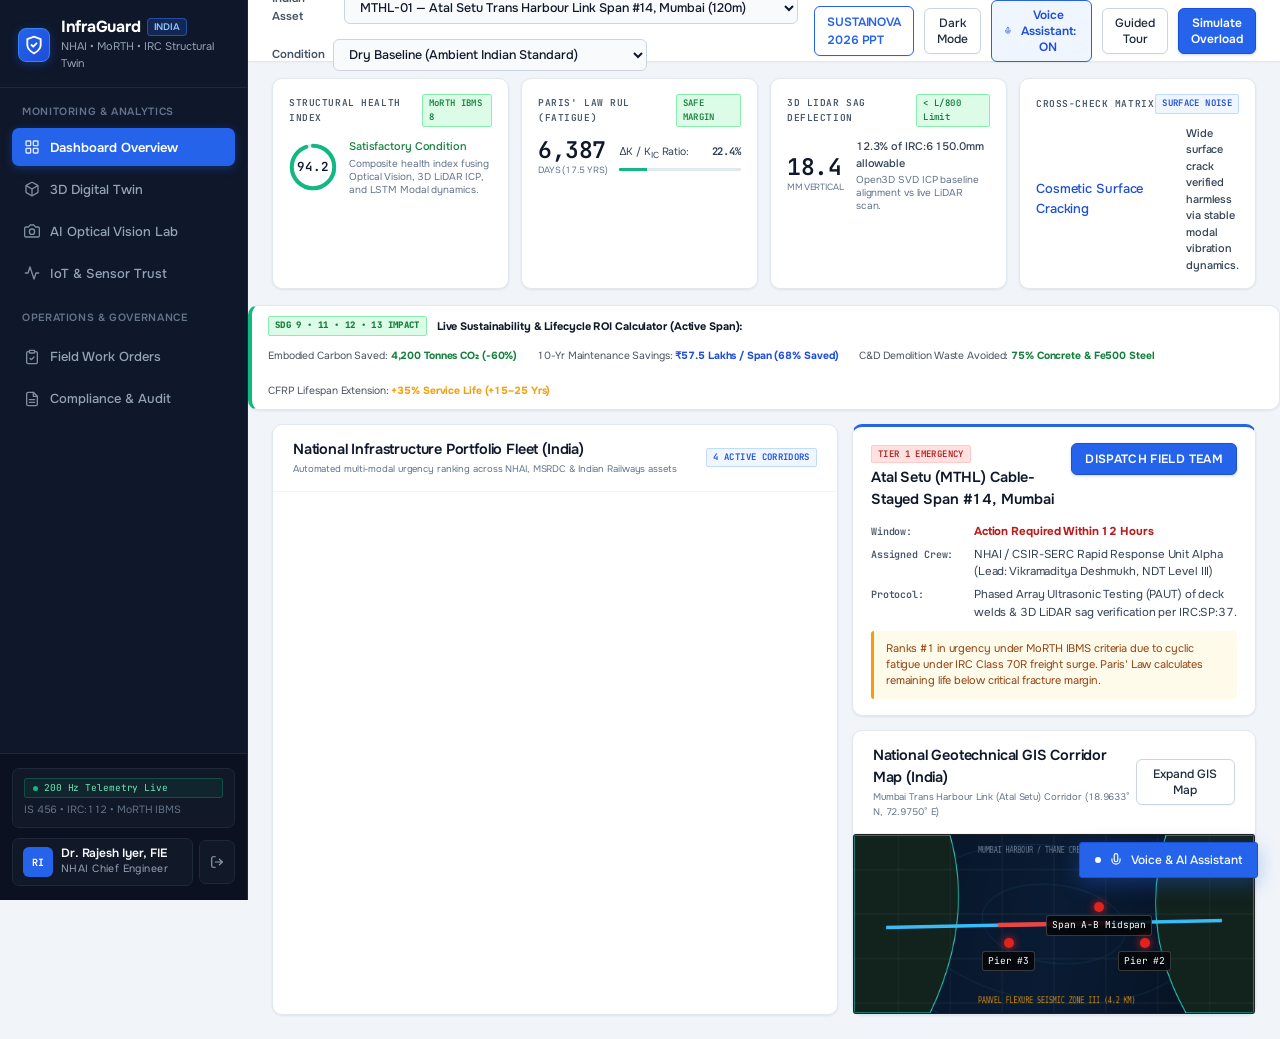
==== commit 0c9991bd: "Final Top 10 Finale Release - Clean Lightweight Repo" ====
--- a/frontend/index.html
+++ b/frontend/index.html
@@ -65,7 +65,7 @@
               <path d="M23 19a2 2 0 0 1-2 2H3a2 2 0 0 1-2-2V8a2 2 0 0 1 2-2h4l2-3h6l2 3h4a2 2 0 0 1 2 2z"></path>
               <circle cx="12" cy="13" r="4"></circle>
             </svg>
-            <span>Drone Vision Lab</span>
+            <span>AI Optical Vision Lab</span>
           </button>
 
           <button class="nav-link" data-page="page-telemetry">
@@ -207,7 +207,7 @@
         <div class="kpi-card" id="card-shi">
           <div class="kpi-header">
             <span class="kpi-title">STRUCTURAL HEALTH INDEX</span>
-            <span id="kpi-nbis-badge" class="badge-tag tag-good">NBIS 8</span>
+            <span id="kpi-nbis-badge" class="badge-tag tag-good">MoRTH IBMS 8</span>
           </div>
           <div class="kpi-body">
             <div class="shi-circle-wrap">
@@ -219,7 +219,7 @@
             </div>
             <div class="kpi-details">
               <span id="kpi-shi-label" class="kpi-subtext color-good">Satisfactory Condition</span>
-              <span class="kpi-desc">Composite health index fusing Vision, LiDAR ICP, and LSTM Modal dynamics.</span>
+              <span class="kpi-desc">Composite health index fusing Optical Vision, 3D LiDAR ICP, and LSTM Modal dynamics.</span>
             </div>
           </div>
         </div>
@@ -259,7 +259,7 @@
               <span class="stat-unit">MM VERTICAL</span>
             </div>
             <div class="kpi-details">
-              <span id="kpi-sag-limit-text" class="kpi-subtext">12.3% of AASHTO 150.0mm allowable</span>
+              <span id="kpi-sag-limit-text" class="kpi-subtext">12.3% of IRC:6 150.0mm allowable</span>
               <span class="kpi-desc">Open3D SVD ICP baseline alignment vs live LiDAR scan.</span>
             </div>
           </div>
@@ -279,6 +279,20 @@
               <span id="kpi-matrix-detail" class="kpi-subtext">Wide surface crack verified harmless via stable modal vibration dynamics.</span>
             </div>
           </div>
+        </div>
+      </div>
+
+      <!-- SUSTAINOVA 2026 SDG & ECONOMIC ROI LIVE IMPACT RIBBON -->
+      <div class="glass-card" style="margin: 0 0 14px 0; padding: 10px 16px; display: flex; align-items: center; justify-content: space-between; flex-wrap: wrap; gap: 12px; border-left: 4px solid #10B981;">
+        <div style="display:flex; align-items:center; gap:10px;">
+          <span class="badge-tag tag-good" style="font-weight:800;">SDG 9 • 11 • 12 • 13 IMPACT</span>
+          <strong style="font-size:0.84rem;">Live Sustainability &amp; Lifecycle ROI Calculator (Active Span):</strong>
+        </div>
+        <div style="display:flex; align-items:center; gap:20px; flex-wrap:wrap; font-size:0.8rem;">
+          <div><span style="opacity:0.75;">Embodied Carbon Saved:</span> <strong id="sdg-co2-saved" class="color-good">4,200 Tonnes CO₂ (-60%)</strong></div>
+          <div><span style="opacity:0.75;">10-Yr Maintenance Savings:</span> <strong id="sdg-cost-saved" class="color-cyan">₹57.5 Lakhs / Span (68% Saved)</strong></div>
+          <div><span style="opacity:0.75;">C&amp;D Demolition Waste Avoided:</span> <strong id="sdg-waste-saved" class="color-good">75% Concrete &amp; Fe500 Steel</strong></div>
+          <div><span style="opacity:0.75;">CFRP Lifespan Extension:</span> <strong id="sdg-rul-gain" style="color:#F59E0B;">+35% Service Life (+15–25 Yrs)</strong></div>
         </div>
       </div>
 
@@ -326,7 +340,7 @@
               </div>
               <div class="dispatch-row">
                 <span class="d-label">Protocol:</span>
-                <span id="dispatch-protocol" class="d-val">Phased Array Ultrasonic Testing (PAUT) of deck welds &amp; drone LiDAR sag verification per IRC:SP:37.</span>
+                <span id="dispatch-protocol" class="d-val">Phased Array Ultrasonic Testing (PAUT) of deck welds &amp; 3D LiDAR sag verification per IRC:SP:37.</span>
               </div>
               <div class="dispatch-justification">
                 <p id="dispatch-justification-text">Ranks #1 in urgency under MoRTH IBMS criteria due to cyclic fatigue under IRC Class 70R freight surge. Paris' Law calculates remaining life below critical fracture margin.</p>
@@ -539,14 +553,14 @@
     </section>
 
     <!-- ======================================================================
-         PAGE 3: DRONE AI VISION & CONCRETE CRACK LAB
+         PAGE 3: AI OPTICAL VISION & CONCRETE CRACK LAB
          ====================================================================== -->
     <section id="page-vision" class="app-page">
       <div class="page-container">
         <div class="section-banner">
           <div>
-            <h2>Drone Computer Vision & Crack Quantifier Lab</h2>
-            <p>Automated pixel-to-millimeter physical quantification via camera GSD and ACI 224R severity grading</p>
+            <h2>AI Optical Computer Vision &amp; Crack Quantifier Lab</h2>
+            <p>Automated pixel-to-millimeter physical quantification via camera GSD and BIS IS 456:2000 &amp; IRC:112-2020 severity grading</p>
           </div>
           <div class="banner-controls">
             <span class="b-label">Preset:</span>
@@ -555,13 +569,13 @@
               <option value="pier2_crack_moderate">Pier #2 Diagonal Shear Crack (0.48mm)</option>
               <option value="healthy_deck_baseline">Deck Hairline / Baseline Surface (0.15mm)</option>
             </select>
-            <span class="b-label">Alt (m):</span>
+            <span class="b-label">Dist (m):</span>
             <input type="number" id="input-flight-alt" value="0.75" min="0.2" max="15.0" step="0.05" class="nav-select" style="width:68px;">
             <span class="b-label">Focal (mm):</span>
             <input type="number" id="input-focal-len" value="24.0" min="12.0" max="85.0" step="1.0" class="nav-select" style="width:68px;">
             <button id="btn-run-vision" class="tool-btn active">Calibrate &amp; Quantify</button>
             <input type="file" id="input-drone-upload" accept="image/*" class="hidden">
-            <button id="btn-upload-drone" class="tool-btn">Upload Drone Photo</button>
+            <button id="btn-upload-drone" class="tool-btn">Upload Crack Photo</button>
           </div>
         </div>
 
@@ -570,8 +584,8 @@
           <div class="glass-card vision-main-card">
             <div class="card-title-bar">
               <div>
-                <h4>High-Resolution Drone RGB & AI Crack Segmentation Split-Compare</h4>
-                <span class="sub-label">Swipe slider to compare Raw Drone RGB vs. YOLOv8-seg Medial-Axis Skeleton &amp; Spalling Heatmap</span>
+                <h4>High-Resolution Optical RGB &amp; AI Crack Segmentation Split-Compare</h4>
+                <span class="sub-label">Swipe slider or hover cursor to inspect YOLOv8-seg Medial-Axis Skeleton &amp; Spalling Heatmap</span>
               </div>
               <div style="display:flex; align-items:center; gap:8px;">
                 <span class="b-label">AI Mask Split:</span>
@@ -580,14 +594,15 @@
               </div>
             </div>
             <div class="vision-large-img-wrap" id="vision-compare-container">
-              <img id="drone-preview-img" src="/sample_data/test_images/span_ab_crack_critical.jpg" alt="Drone Inspection Image">
+              <img id="drone-preview-img" src="/sample_data/test_images/span_ab_crack_critical.jpg" alt="Optical Crack Inspection Image">
               <canvas id="vision-mask-canvas"></canvas>
               <div id="vision-split-line" class="vision-split-line" style="left: 62%;">
                 <span class="split-handle">◀ AI MASK | RAW ▶</span>
               </div>
               <div class="vision-img-hud">
                 <span id="vision-gsd-badge" class="gsd-badge">CAMERA GSD: 0.12 mm/px</span>
-                <span id="vision-flight-badge" class="flight-badge">ALTITUDE: 0.75m • FOCAL: 24.0mm</span>
+                <span id="vision-flight-badge" class="flight-badge">STANDOFF: 0.75m • FOCAL: 24.0mm</span>
+                <span id="vision-cursor-probe" class="gsd-badge" style="background:rgba(15,23,42,0.88); color:#38BDF8; border:1px solid rgba(56,189,248,0.4);">PROBE: Hover image for sub-mm readout</span>
               </div>
             </div>
           </div>
@@ -595,15 +610,15 @@
           <!-- DETAILED PHYSICAL QUANTIFICATION STATS -->
           <div class="glass-card vision-details-card">
             <div class="card-title-bar">
-              <h4>Physical Crack & Surface Quantification</h4>
-              <span class="badge-tag tag-red">ACI 224R TIER</span>
+              <h4>Physical Crack &amp; Surface Quantification</h4>
+              <span class="badge-tag tag-red">BIS IS 456 / IRC:112 TIER</span>
             </div>
 
             <div class="vision-metrics-stack">
               <div class="v-metric-tile">
                 <span class="vm-label">MAX CRACK WIDTH</span>
                 <strong id="v-crack-width" class="vm-val color-red">1.42 mm (Critical)</strong>
-                <span class="vm-sub">Exceeds ACI 0.3mm allowable limit</span>
+                <span class="vm-sub">Exceeds BIS IS 456 (0.30 mm) allowable limit</span>
               </div>
 
               <div class="v-metric-tile">
@@ -819,7 +834,7 @@
                 <option value="Phased Array Ultrasonic Testing (PAUT) &amp; LiDAR Sag Audit per IRC:SP:37">Phased Array Ultrasonic Testing (PAUT) &amp; LiDAR Sag Audit per IRC:SP:37</option>
                 <option value="Bonded Carbon-Fiber (CFRP) Tension Flange Laminate Wrap per IRC:SP:40">Bonded Carbon-Fiber (CFRP) Tension Flange Laminate Wrap per IRC:SP:40</option>
                 <option value="Submerged Pier Scour Bathymetric Sonar &amp; Epoxy Injection">Submerged Pier Scour Bathymetric Sonar &amp; Epoxy Injection</option>
-                <option value="Close-Range Drone Photogrammetry &amp; FBG Strain Calibration">Close-Range Drone Photogrammetry &amp; FBG Strain Calibration</option>
+                <option value="High-Res Optical Camera Photogrammetry &amp; FBG Strain Calibration">High-Res Optical Camera Photogrammetry &amp; FBG Strain Calibration</option>
               </select>
             </div>
             <button type="submit" class="btn-dispatch-action" style="align-self:flex-end; height:34px;">+ Issue Work Order</button>
@@ -847,7 +862,7 @@
               </tr>
             </thead>
             <tbody id="work-orders-tbody">
-              <tr data-wo-id="WO-INFRAGUARD-2026-8842" data-asset="Atal Setu (MTHL) Cable-Stayed Span #14, Mumbai (CA-DOT-BR-8842)" data-gps="18.9633° N, 72.9750° E" data-tech="Vikramaditya Deshmukh, NDT Level III" data-time="2026-11-23 12:30:00 IST" data-protocol="Deploy CSIR-SERC Phased Array Ultrasonic Testing (PAUT) across midspan tension flange welds. Calibrate drone LiDAR point clouds to measure vertical girder sag deflection against IRC:112 L/800 limits.">
+              <tr data-wo-id="WO-INFRAGUARD-2026-8842" data-asset="Atal Setu (MTHL) Cable-Stayed Span #14, Mumbai (CA-DOT-BR-8842)" data-gps="18.9633° N, 72.9750° E" data-tech="Vikramaditya Deshmukh, NDT Level III" data-time="2026-11-23 12:30:00 IST" data-protocol="Deploy CSIR-SERC Phased Array Ultrasonic Testing (PAUT) across midspan tension flange welds. Calibrate 3D LiDAR point clouds to measure vertical girder sag deflection against IRC:112 L/800 limits.">
                 <td class="font-mono">WO-INFRAGUARD-2026-8842</td>
                 <td><strong>Atal Setu (MTHL) Cable-Stayed Span #14, Mumbai</strong><br><span class="sub-cell">MMRDA / MSRDC • 18.9633° N, 72.9750° E</span></td>
                 <td><span class="badge-tag tag-red">TIER 1 EMERGENCY</span></td>
@@ -867,7 +882,7 @@
                 <td><span class="badge-tag tag-warn">SCHEDULED</span></td>
                 <td><button class="tool-btn small btn-open-wo-modal">View Order</button></td>
               </tr>
-              <tr data-wo-id="WO-INFRAGUARD-2026-0409" data-asset="Chenab Rail Arch Viaduct Pier #3, Reasi J&amp;K (NY-DOT-OV-409)" data-gps="33.1522° N, 74.8837° E" data-tech="Dr. Siddharth Kaul, FIE" data-time="2026-11-22 16:45:00 IST" data-protocol="Perform Seismic Zone V Expansion Joint Deflection Verification and close-range drone photogrammetry crack mapping.">
+              <tr data-wo-id="WO-INFRAGUARD-2026-0409" data-asset="Chenab Rail Arch Viaduct Pier #3, Reasi J&amp;K (NY-DOT-OV-409)" data-gps="33.1522° N, 74.8837° E" data-tech="Dr. Siddharth Kaul, FIE" data-time="2026-11-22 16:45:00 IST" data-protocol="Perform Seismic Zone V Expansion Joint Deflection Verification and high-resolution optical camera crack mapping.">
                 <td class="font-mono">WO-INFRAGUARD-2026-0409</td>
                 <td><strong>Chenab Rail Arch Viaduct Pier #3, Reasi (J&amp;K)</strong><br><span class="sub-cell">Northern Railway USBRL • Zone V</span></td>
                 <td><span class="badge-tag tag-good">ROUTINE NDT</span></td>
@@ -998,7 +1013,7 @@
 
           <div class="aph-body">
             <h2>Multi-Modal Civil Infrastructure Command Center</h2>
-            <p>Fusing Drone Computer Vision (YOLOv8-seg), Open3D LiDAR Point Cloud ICP, 200 Hz PyTorch LSTM Vibration Telemetry, and Paris' Law Fracture Mechanics.</p>
+            <p>Fusing AI Optical Computer Vision (YOLOv8-seg), Open3D LiDAR Point Cloud ICP, 200 Hz PyTorch LSTM Vibration Telemetry, and Paris' Law Fracture Mechanics.</p>
             <div class="aph-pillars">
               <div class="aph-pillar"><strong>Sensor Trust Guard</strong><span>Hardware fault quarantine prevents false bridge closures.</span></div>
               <div class="aph-pillar"><strong>Cross-Check Matrix</strong><span>Distinguishes harmless surface fissures from silent structural fatigue.</span></div>
@@ -1134,14 +1149,14 @@
             <span class="official-seal">PRIORITY #1</span>
           </div>
           <div class="order-grid">
-            <div><strong>Asset:</strong> <span id="wo-asset">Golden Gate Suspension Span (CA-DOT-BR-8842)</span></div>
-            <div><strong>GPS Coordinates:</strong> <span id="wo-gps">37.8199° N, 122.4783° W</span></div>
-            <div><strong>Lead Inspector:</strong> <span id="wo-tech">Marcus Vance, NDT Level III</span></div>
-            <div><strong>Dispatched At:</strong> <span id="wo-timestamp">2026-11-21 14:30:00 UTC</span></div>
+            <div><strong>Asset:</strong> <span id="wo-asset">Atal Setu (MTHL-01) Cable-Stayed Span #14, Mumbai</span></div>
+            <div><strong>GPS Coordinates:</strong> <span id="wo-gps">18.9633° N, 72.9750° E</span></div>
+            <div><strong>Lead Inspector:</strong> <span id="wo-tech">Vikramaditya Deshmukh, NDT Level III</span></div>
+            <div><strong>Dispatched At:</strong> <span id="wo-timestamp">2026-11-25 09:30:00 IST</span></div>
           </div>
           <div class="order-protocol-box">
-            <h4>MANDATORY FIELD NDT PROTOCOL:</h4>
-            <p id="wo-protocol-text">Deploy Phased Array Ultrasonic Testing (PAUT) across midspan tension flange welds. Calibrate drone LiDAR point clouds to measure vertical girder sag deflection against AASHTO L/800 limits.</p>
+            <h4>MANDATORY FIELD NDT PROTOCOL (IRC:SP:37 / BIS IS 456):</h4>
+            <p id="wo-protocol-text">Deploy CSIR-SERC Phased Array Ultrasonic Testing (PAUT) across midspan tension flange welds. Calibrate 3D LiDAR point clouds to measure vertical girder sag deflection against IRC:6 Class 70R L/800 limits.</p>
           </div>
           <div class="order-actions-bar">
             <button class="tool-btn" onclick="window.print()">PRINT WORK ORDER</button>
@@ -1156,7 +1171,7 @@
       <div class="modal-dialog">
         <div class="modal-header">
           <div class="modal-title-group">
-            <h3>REGIONAL GIS INFRASTRUCTURE GEO-MAP</h3>
+            <h3>NATIONAL CORRIDOR GIS INFRASTRUCTURE GEO-MAP (INDIA)</h3>
           </div>
           <button id="btn-close-geo" class="tool-btn">CLOSE</button>
         </div>
@@ -1178,14 +1193,14 @@
               </div>
             </div>
             <div class="geo-info-sidebar">
-              <h4>Geotechnical Metadata</h4>
+              <h4>Geotechnical Metadata (India)</h4>
               <ul>
-                <li><strong>Asset ID:</strong> CA-DOT-BR-8842</li>
-                <li><strong>GPS:</strong> 37.8199° N, 122.4783° W</li>
-                <li><strong>Seismic Zone:</strong> High (San Andreas Fault 4.2 km)</li>
-                <li><strong>Soil Classification:</strong> Hard Marine Sandstone / Franciscan Bedrock</li>
-                <li><strong>Design Load:</strong> AASHTO HL-93 Standard Truck</li>
-                <li><strong>Sensor Network:</strong> 64 Multi-Modal IoT Nodes (Fiber Optic + Tri-axial MEMS)</li>
+                <li><strong>Asset ID:</strong> MTHL-01 (CA-DOT-BR-8842)</li>
+                <li><strong>GPS:</strong> 18.9633° N, 72.9750° E (Mumbai Harbour)</li>
+                <li><strong>Seismic Zone:</strong> BIS IS 1893 Zone III / V (Coastal &amp; Himalayan)</li>
+                <li><strong>Soil Classification:</strong> Marine Basalt Bedrock &amp; Intertidal Clay</li>
+                <li><strong>Design Load:</strong> IRC:6 Class 70R Tracked &amp; Wheeled Vehicle</li>
+                <li><strong>Sensor Network:</strong> 64 Multi-Modal IoT Nodes (FBG Fiber Optic + Tri-axial MEMS)</li>
               </ul>
             </div>
           </div>
@@ -1221,7 +1236,7 @@
 
           <div class="order-grid cert-meta-grid">
             <div><strong>Structure ID:</strong> <span id="cert-asset">Atal Setu (MTHL) Cable-Stayed Span #14, Mumbai</span></div>
-            <div><strong>Inspection Date:</strong> <span id="cert-date">2026-11-23 IST</span></div>
+            <div><strong>Inspection Date:</strong> <span id="cert-date">2026-11-25 IST</span></div>
             <div><strong>Structural Health Index:</strong> <span id="cert-shi" class="color-good">94.2 / 100 (MoRTH IBMS Rating 8)</span></div>
             <div><strong>Paris' Law Fatigue RUL:</strong> <span id="cert-rul">6,387 Days (17.5 Years)</span></div>
             <div><strong>3D LiDAR ICP Deflection:</strong> <span id="cert-sag">-18.4 mm (12.3% of IRC:112 L/800)</span></div>
@@ -1230,7 +1245,7 @@
 
           <div class="order-protocol-box">
             <h4>CROSS-MODAL COMPLIANCE &amp; CERTIFICATION FINDING (IS 456 / IRC:112 / IRC:SP:37):</h4>
-            <p id="cert-finding-text">Multi-modal fusion of YOLOv8-seg drone photogrammetry, Open3D ICP LiDAR point clouds, and 200 Hz PyTorch LSTM vibration telemetry confirms structural compliance with BIS IS 456:2000, IRC:112-2020, IRC:6 Class 70R L/800, and MoRTH / NHAI IBMS criteria.</p>
+            <p id="cert-finding-text">Multi-modal fusion of YOLOv8-seg high-resolution optical vision, Open3D ICP LiDAR point clouds, and 200 Hz PyTorch LSTM vibration telemetry confirms structural compliance with BIS IS 456:2000, IRC:112-2020, IRC:6 Class 70R L/800, and MoRTH / NHAI IBMS criteria.</p>
           </div>
 
           <div class="cert-signature-row">
@@ -1278,7 +1293,7 @@
       <div class="cp-prompts">
         <button class="cp-chip" data-q="Why is this structure ranked #1 in priority?">Why Ranked #1?</button>
         <button class="cp-chip" data-q="Compare CFRP Retrofit vs Do-Nothing RUL">CFRP Retrofit ROI</button>
-        <button class="cp-chip" data-q="Draft an official FHWA emergency directive memo">Draft FHWA Memo</button>
+        <button class="cp-chip" data-q="Draft an official MoRTH / NHAI emergency directive memo">Draft MoRTH Memo</button>
         <button class="cp-chip" data-q="Explain Sensor Trust Guard hardware fault isolation">Sensor Trust Guard</button>
       </div>
 
